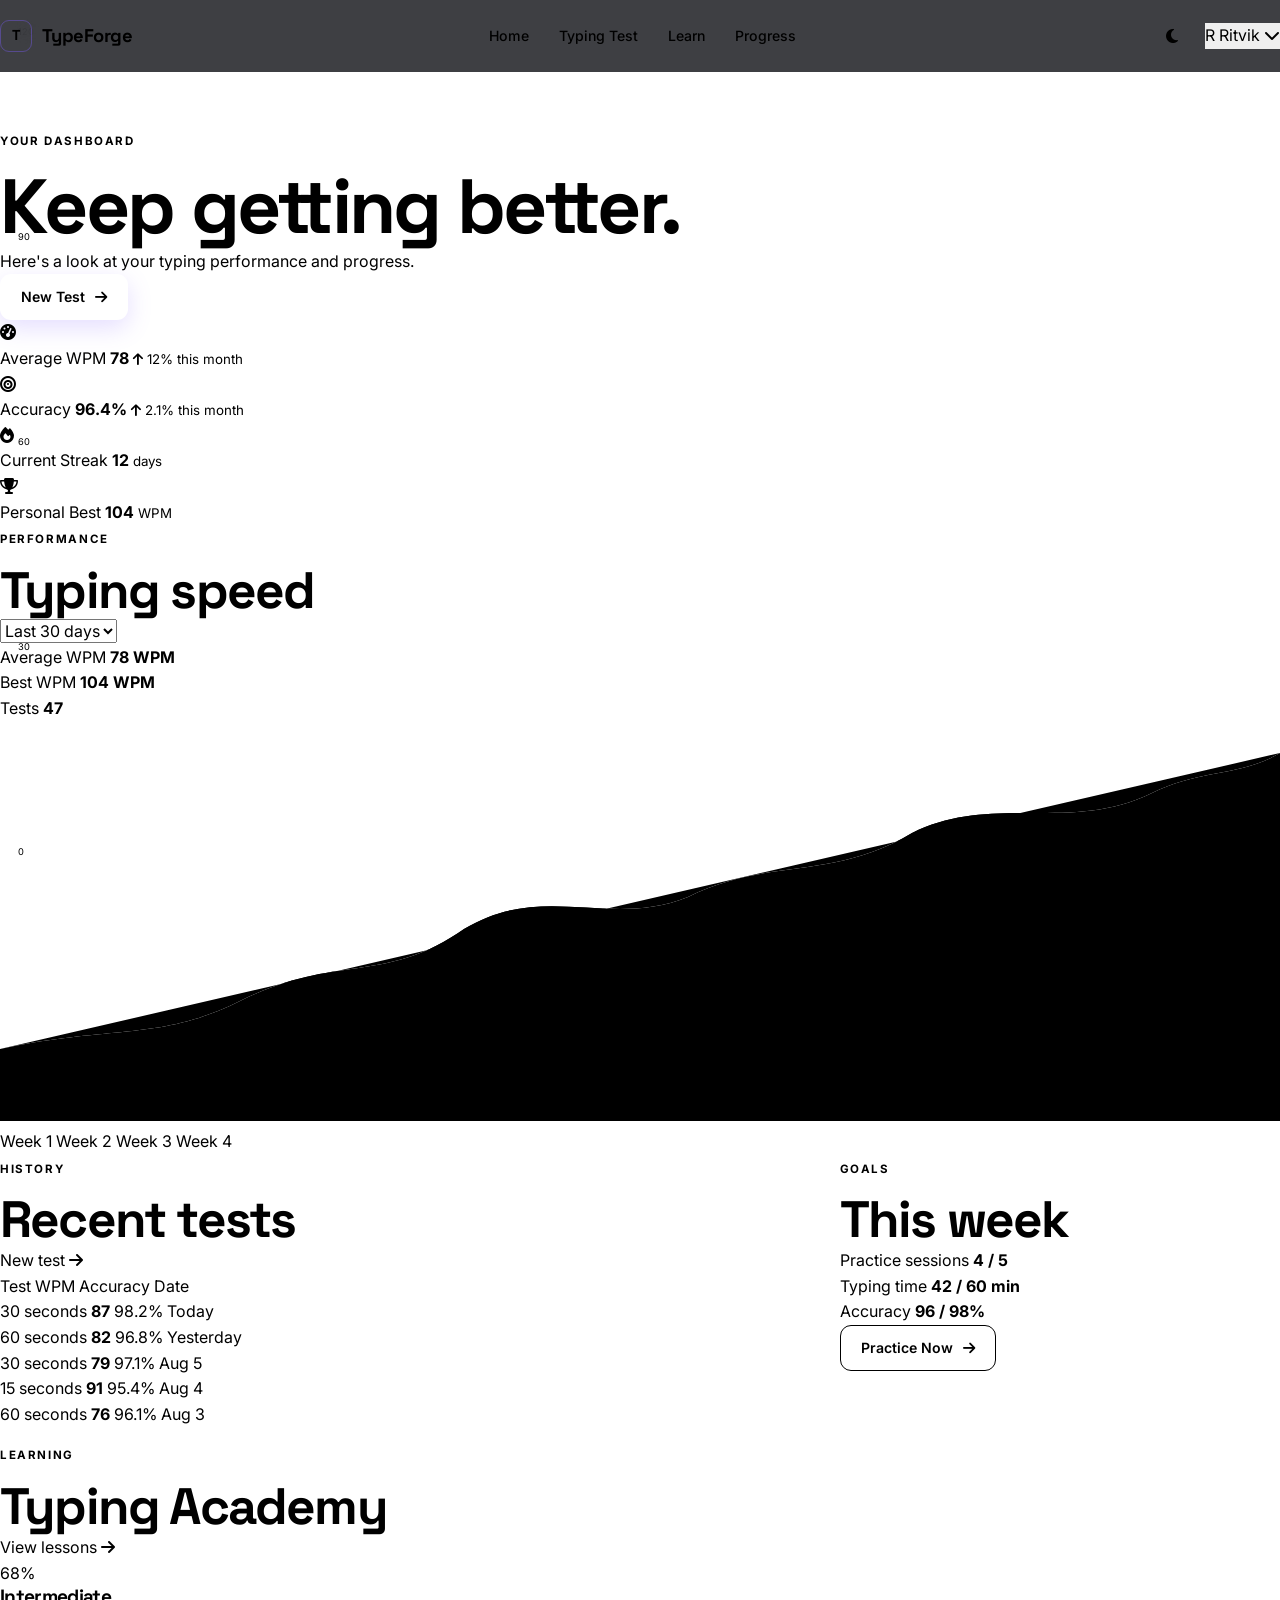
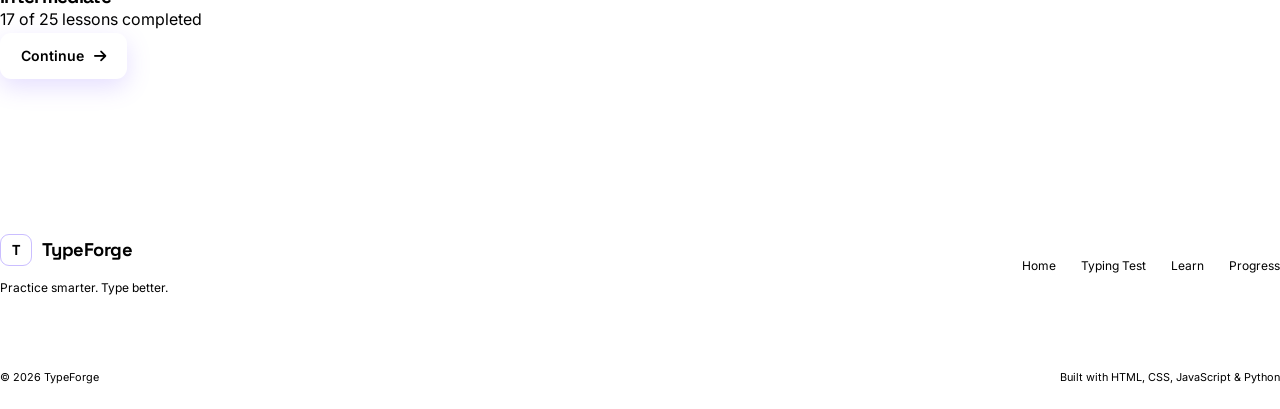
==== dashboard.html @ 3e125690 "Rename FrontEnd/dashboard.html to dashboard.html" ====
<!DOCTYPE html>
<html lang="en">
<head>
    <meta charset="UTF-8">
    <meta name="viewport" content="width=device-width, initial-scale=1.0">
    <meta name="description" content="View your TypeForge typing performance, WPM, accuracy, streaks and learning progress.">
    <meta name="theme-color" content="#080a0f">
    <title>Dashboard — TypeForge</title>
    <link rel="preconnect" href="https://fonts.googleapis.com">
    <link rel="preconnect" href="https://fonts.gstatic.com" crossorigin>
    <link href="https://fonts.googleapis.com/css2?family=Inter:wght@400;500;600;700;800&family=Space+Grotesk:wght@500;600;700&display=swap" rel="stylesheet">
    <link rel="stylesheet" href="https://cdnjs.cloudflare.com/ajax/libs/font-awesome/6.5.2/css/all.min.css">
    <link rel="stylesheet" href="css/style.css">
    <link rel="stylesheet" href="css/dashboard.css">
</head>
<body class="dashboard-page">

    <!-- NAVBAR -->
    <header class="header">
        <nav class="navbar container">
            <a href="index.html" class="logo">
                <span class="logo-mark">T</span>
                <span>Type<span>Forge</span></span>
            </a>
            <div class="nav-links">
                <a href="index.html">Home</a>
                <a href="test.html">Typing Test</a>
                <a href="learn.html">Learn</a>
                <a href="dashboard.html" class="active">Progress</a>
            </div>
            <div class="nav-actions">
                <button class="theme-toggle" id="themeToggle" aria-label="Toggle theme">
                    <i class="fa-solid fa-moon"></i>
                </button>
                <div class="user-menu">
                    <button class="user-button" id="userMenuButton">
                        <span class="user-avatar">R</span>
                        <span class="user-name">Ritvik</span>
                        <i class="fa-solid fa-chevron-down"></i>
                    </button>
                </div>
            </div>
            <button class="menu-toggle" id="menuToggle" aria-label="Open menu">
                <i class="fa-solid fa-bars"></i>
            </button>
        </nav>
    </header>

    <main class="dashboard-main">
        <div class="container">

            <!-- DASHBOARD HEADER -->
            <section class="dashboard-welcome">
                <div>
                    <span class="section-label">Your Dashboard</span>
                    <h1>Keep getting better.</h1>
                    <p>Here's a look at your typing performance and progress.</p>
                </div>
                <a href="test.html" class="btn btn-primary">
                    New Test
                    <i class="fa-solid fa-arrow-right"></i>
                </a>
            </section>

            <!-- OVERVIEW STATS -->
            <section class="overview-grid">
                <div class="overview-card">
                    <div class="overview-icon"><i class="fa-solid fa-gauge-high"></i></div>
                    <span>Average WPM</span>
                    <strong>78</strong>
                    <small class="positive"><i class="fa-solid fa-arrow-up"></i> 12% this month</small>
                </div>

                <div class="overview-card">
                    <div class="overview-icon"><i class="fa-solid fa-bullseye"></i></div>
                    <span>Accuracy</span>
                    <strong>96.4%</strong>
                    <small class="positive"><i class="fa-solid fa-arrow-up"></i> 2.1% this month</small>
                </div>

                <div class="overview-card">
                    <div class="overview-icon"><i class="fa-solid fa-fire"></i></div>
                    <span>Current Streak</span>
                    <strong>12</strong>
                    <small>days</small>
                </div>

                <div class="overview-card">
                    <div class="overview-icon"><i class="fa-solid fa-trophy"></i></div>
                    <span>Personal Best</span>
                    <strong>104</strong>
                    <small>WPM</small>
                </div>
            </section>

            <!-- PERFORMANCE CHART -->
            <section class="dashboard-section performance-section">
                <div class="dashboard-section-header">
                    <div>
                        <span class="section-label">Performance</span>
                        <h2>Typing speed</h2>
                    </div>
                    <select id="chartPeriod" aria-label="Select chart period">
                        <option value="30">Last 30 days</option>
                        <option value="7">Last 7 days</option>
                        <option value="90">Last 90 days</option>
                    </select>
                </div>

                <div class="performance-card">
                    <div class="chart-summary">
                        <div>
                            <span>Average WPM</span>
                            <strong>78 WPM</strong>
                        </div>
                        <div>
                            <span>Best WPM</span>
                            <strong>104 WPM</strong>
                        </div>
                        <div>
                            <span>Tests</span>
                            <strong>47</strong>
                        </div>
                    </div>

                    <div class="dashboard-chart">
                        <div class="chart-y-axis">
                            <span>120</span>
                            <span>90</span>
                            <span>60</span>
                            <span>30</span>
                            <span>0</span>
                        </div>

                        <div class="chart-area">
                            <div class="chart-grid-line"></div>
                            <div class="chart-grid-line"></div>
                            <div class="chart-grid-line"></div>
                            <div class="chart-grid-line"></div>
                            <svg viewBox="0 0 800 250" preserveAspectRatio="none">
                                <defs>
                                    <linearGradient id="performanceGradient" x1="0" y1="0" x2="0" y2="1">
                                        <stop offset="0%" stop-opacity=".25"></stop>
                                        <stop offset="100%" stop-opacity="0"></stop>
                                    </linearGradient>
                                </defs>
                                <path class="chart-fill" d="M0 205 C70 190 100 200 150 175 C210 145 240 165 290 130 C340 100 380 130 430 110 C480 85 520 100 570 70 C620 45 670 70 720 45 C750 30 775 35 800 20 L800 250 L0 250Z"></path>
                                <path class="chart-line-path" d="M0 205 C70 190 100 200 150 175 C210 145 240 165 290 130 C340 100 380 130 430 110 C480 85 520 100 570 70 C620 45 670 70 720 45 C750 30 775 35 800 20"></path>
                            </svg>
                        </div>
                    </div>

                    <div class="chart-labels">
                        <span>Week 1</span>
                        <span>Week 2</span>
                        <span>Week 3</span>
                        <span>Week 4</span>
                    </div>
                </div>
            </section>

            <!-- LOWER DASHBOARD -->
            <div class="dashboard-grid">

                <!-- RECENT TESTS -->
                <section class="dashboard-section recent-section">
                    <div class="dashboard-section-header">
                        <div>
                            <span class="section-label">History</span>
                            <h2>Recent tests</h2>
                        </div>
                        <a href="test.html">New test <i class="fa-solid fa-arrow-right"></i></a>
                    </div>

                    <div class="test-history">
                        <div class="history-row history-head">
                            <span>Test</span>
                            <span>WPM</span>
                            <span>Accuracy</span>
                            <span>Date</span>
                        </div>

                        <div class="history-row">
                            <span>30 seconds</span>
                            <strong>87</strong>
                            <span>98.2%</span>
                            <time>Today</time>
                        </div>

                        <div class="history-row">
                            <span>60 seconds</span>
                            <strong>82</strong>
                            <span>96.8%</span>
                            <time>Yesterday</time>
                        </div>

                        <div class="history-row">
                            <span>30 seconds</span>
                            <strong>79</strong>
                            <span>97.1%</span>
                            <time>Aug 5</time>
                        </div>

                        <div class="history-row">
                            <span>15 seconds</span>
                            <strong>91</strong>
                            <span>95.4%</span>
                            <time>Aug 4</time>
                        </div>

                        <div class="history-row">
                            <span>60 seconds</span>
                            <strong>76</strong>
                            <span>96.1%</span>
                            <time>Aug 3</time>
                        </div>
                    </div>
                </section>

                <!-- GOALS -->
                <section class="dashboard-section goals-section">
                    <div class="dashboard-section-header">
                        <div>
                            <span class="section-label">Goals</span>
                            <h2>This week</h2>
                        </div>
                    </div>

                    <div class="goal">
                        <div class="goal-top">
                            <span>Practice sessions</span>
                            <strong>4 / 5</strong>
                        </div>
                        <div class="progress-bar"><span style="width:80%"></span></div>
                    </div>

                    <div class="goal">
                        <div class="goal-top">
                            <span>Typing time</span>
                            <strong>42 / 60 min</strong>
                        </div>
                        <div class="progress-bar"><span style="width:70%"></span></div>
                    </div>

                    <div class="goal">
                        <div class="goal-top">
                            <span>Accuracy</span>
                            <strong>96 / 98%</strong>
                        </div>
                        <div class="progress-bar"><span style="width:82%"></span></div>
                    </div>

                    <a href="learn.html" class="btn btn-outline goal-button">
                        Practice Now
                        <i class="fa-solid fa-arrow-right"></i>
                    </a>
                </section>
            </div>

            <!-- LEARNING PROGRESS -->
            <section class="dashboard-section learning-progress">
                <div class="dashboard-section-header">
                    <div>
                        <span class="section-label">Learning</span>
                        <h2>Typing Academy</h2>
                    </div>
                    <a href="learn.html">View lessons <i class="fa-solid fa-arrow-right"></i></a>
                </div>

                <div class="academy-progress">
                    <div class="academy-circle">
                        <span>68%</span>
                    </div>

                    <div class="academy-info">
                        <h3>Intermediate</h3>
                        <p>17 of 25 lessons completed</p>
                        <div class="progress-bar"><span style="width:68%"></span></div>
                    </div>

                    <a href="learn.html" class="btn btn-primary">
                        Continue
                        <i class="fa-solid fa-arrow-right"></i>
                    </a>
                </div>
            </section>

        </div>
    </main>

    <!-- USER MENU -->
    <div class="user-dropdown" id="userDropdown" hidden>
        <a href="#"><i class="fa-solid fa-user"></i> Profile</a>
        <a href="#"><i class="fa-solid fa-gear"></i> Settings</a>
        <a href="index.html"><i class="fa-solid fa-right-from-bracket"></i> Log out</a>
    </div>

    <!-- FOOTER -->
    <footer class="footer">
        <div class="container footer-container">
            <div class="footer-brand">
                <a href="index.html" class="logo">
                    <span class="logo-mark">T</span>
                    <span>Type<span>Forge</span></span>
                </a>
                <p>Practice smarter. Type better.</p>
            </div>
            <div class="footer-links">
                <a href="index.html">Home</a>
                <a href="test.html">Typing Test</a>
                <a href="learn.html">Learn</a>
                <a href="dashboard.html">Progress</a>
            </div>
            <div class="footer-bottom">
                <span>© 2026 TypeForge</span>
                <span>Built with HTML, CSS, JavaScript & Python</span>
            </div>
        </div>
    </footer>

    <script src="js/main.js"></script>
    <script src="js/dashboard.js"></script>
</body>
</html>
---- css/style.css ----
```css
/* ========================================
   TYPEFORGE — GLOBAL STYLES
   ======================================== */

:root {
    --bg: #080a0f;
    --bg-soft: #0d1017;
    --surface: #11141c;
    --surface-light: #171b25;
    --border: rgba(255,255,255,.08);
    --border-hover: rgba(255,255,255,.16);
    --text: #f4f6f8;
    --text-soft: #a6adb8;
    --text-muted: #68717f;
    --accent: #7c5cff;
    --accent-light: #9b84ff;
    --accent-soft: rgba(124,92,255,.12);
    --success: #45d483;
    --danger: #ff5c70;
    --warning: #f6c85f;
    --white: #ffffff;
    --radius-sm: 8px;
    --radius-md: 14px;
    --radius-lg: 20px;
    --radius-xl: 28px;
    --shadow: 0 20px 60px rgba(0,0,0,.25);
    --transition: .25s ease;
    --max-width: 1200px;
}

[data-theme="light"] {
    --bg: #f6f7fb;
    --bg-soft: #ffffff;
    --surface: #ffffff;
    --surface-light: #f0f1f6;
    --border: rgba(15,18,25,.08);
    --border-hover: rgba(15,18,25,.16);
    --text: #10131a;
    --text-soft: #5d6572;
    --text-muted: #858c98;
    --accent: #6847e8;
    --accent-light: #7c5cff;
    --accent-soft: rgba(104,71,232,.1);
    --shadow: 0 20px 50px rgba(20,25,40,.08);
}

* {
    margin: 0;
    padding: 0;
    box-sizing: border-box;
}

html {
    scroll-behavior: smooth;
    scroll-padding-top: 80px;
}

body {
    min-height: 100vh;
    background: var(--bg);
    color: var(--text);
    font-family: "Inter", sans-serif;
    line-height: 1.6;
    overflow-x: hidden;
    transition: background var(--transition), color var(--transition);
}

body::selection {
    background: var(--accent);
    color: var(--white);
}

a {
    color: inherit;
    text-decoration: none;
}

button,
input,
select,
textarea {
    font: inherit;
}

button {
    border: 0;
    cursor: pointer;
}

img {
    display: block;
    max-width: 100%;
}

.container {
    width: min(100% - 40px, var(--max-width));
    margin-inline: auto;
}

/* ========================================
   TYPOGRAPHY
   ======================================== */

h1,
h2,
h3,
h4 {
    font-family: "Space Grotesk", sans-serif;
    line-height: 1.1;
    letter-spacing: -.035em;
}

h1 {
    font-size: clamp(3rem, 6vw, 5.5rem);
}

h2 {
    font-size: clamp(2rem, 4vw, 3.2rem);
}

h3 {
    font-size: 1.2rem;
}

p {
    color: var(--text-soft);
}

.section-label {
    display: inline-flex;
    align-items: center;
    gap: 8px;
    margin-bottom: 14px;
    color: var(--accent-light);
    font-size: .72rem;
    font-weight: 700;
    letter-spacing: .14em;
    text-transform: uppercase;
}

.section-heading {
    max-width: 680px;
    margin-bottom: 48px;
}

.section-heading h2 {
    margin-bottom: 14px;
}

.section-heading p {
    max-width: 560px;
    font-size: 1rem;
}

/* ========================================
   HEADER / NAVBAR
   ======================================== */

.header {
    position: sticky;
    top: 0;
    z-index: 1000;
    border-bottom: 1px solid var(--border);
    background: rgba(8,10,15,.78);
    backdrop-filter: blur(18px);
    -webkit-backdrop-filter: blur(18px);
}

[data-theme="light"] .header {
    background: rgba(246,247,251,.82);
}

.navbar {
    min-height: 72px;
    display: flex;
    align-items: center;
    justify-content: space-between;
    gap: 30px;
}

.logo {
    display: inline-flex;
    align-items: center;
    gap: 10px;
    flex-shrink: 0;
    font-family: "Space Grotesk", sans-serif;
    font-size: 1.15rem;
    font-weight: 700;
    letter-spacing: -.03em;
}

.logo > span:last-child > span {
    color: var(--accent-light);
}

.logo-mark {
    width: 32px;
    height: 32px;
    display: grid;
    place-items: center;
    border: 1px solid rgba(124,92,255,.4);
    border-radius: 9px;
    background: var(--accent-soft);
    color: var(--accent-light);
    font-family: "Space Grotesk", sans-serif;
    font-size: .9rem;
    font-weight: 700;
}

.nav-links {
    display: flex;
    align-items: center;
    gap: 30px;
}

.nav-links a {
    position: relative;
    color: var(--text-soft);
    font-size: .88rem;
    font-weight: 500;
    transition: color var(--transition);
}

.nav-links a::after {
    content: "";
    position: absolute;
    left: 0;
    bottom: -8px;
    width: 0;
    height: 2px;
    border-radius: 10px;
    background: var(--accent);
    transition: width var(--transition);
}

.nav-links a:hover,
.nav-links a.active {
    color: var(--text);
}

.nav-links a:hover::after,
.nav-links a.active::after {
    width: 100%;
}

.nav-actions {
    display: flex;
    align-items: center;
    gap: 14px;
}

.theme-toggle {
    width: 38px;
    height: 38px;
    display: grid;
    place-items: center;
    border: 1px solid var(--border);
    border-radius: 50%;
    background: var(--surface);
    color: var(--text-soft);
    transition: all var(--transition);
}

.theme-toggle:hover {
    border-color: var(--border-hover);
    color: var(--text);
    transform: rotate(10deg);
}

.login-link {
    color: var(--text-soft);
    font-size: .88rem;
    font-weight: 500;
}

.login-link:hover {
    color: var(--text);
}

.menu-toggle {
    display: none;
    width: 40px;
    height: 40px;
    border: 1px solid var(--border);
    border-radius: 10px;
    background: var(--surface);
    color: var(--text);
}

/* ========================================
   BUTTONS
   ======================================== */

.btn {
    min-height: 46px;
    display: inline-flex;
    align-items: center;
    justify-content: center;
    gap: 10px;
    padding: 0 20px;
    border: 1px solid transparent;
    border-radius: 11px;
    font-size: .88rem;
    font-weight: 600;
    transition: all var(--transition);
}

.btn-primary {
    background: var(--accent);
    color: var(--white);
    box-shadow: 0 8px 25px rgba(124,92,255,.2);
}

.btn-primary:hover {
    background: var(--accent-light);
    transform: translateY(-2px);
    box-shadow: 0 12px 30px rgba(124,92,255,.3);
}

.btn-outline {
    border-color: var(--border-hover);
    background: transparent;
    color: var(--text);
}

.btn-outline:hover {
    border-color: var(--accent);
    background: var(--accent-soft);
    transform: translateY(-2px);
}

.btn-small {
    min-height: 38px;
    padding: 0 15px;
    border-radius: 9px;
    background: var(--accent);
    color: var(--white);
    font-size: .8rem;
}

.btn-small:hover {
    background: var(--accent-light);
    transform: translateY(-1px);
}

/* ========================================
   HERO
   ======================================== */

.hero {
    position: relative;
    min-height: calc(100vh - 72px);
    display: flex;
    align-items: center;
    overflow: hidden;
}

.hero-bg {
    position: absolute;
    inset: 0;
    pointer-events: none;
    background:
        radial-gradient(circle at 75% 40%, rgba(124,92,255,.16), transparent 28%),
        radial-gradient(circle at 15% 80%, rgba(69,212,131,.05), transparent 25%);
}

.hero-container {
    position: relative;
    z-index: 1;
    display: grid;
    grid-template-columns: 1fr 1fr;
    align-items: center;
    gap: 80px;
    padding-block: 90px;
}

.hero-content {
    max-width: 620px;
}

.badge {
    display: inline-flex;
    align-items: center;
    gap: 8px;
    margin-bottom: 24px;
    padding: 7px 12px;
    border: 1px solid var(--border);
    border-radius: 50px;
    background: var(--surface);
    color: var(--text-soft);
    font-size: .72rem;
    font-weight: 600;
}

.badge > span {
    width: 6px;
    height: 6px;
    border-radius: 50%;
    background: var(--success);
    box-shadow: 0 0 12px rgba(69,212,131,.7);
}

.hero h1 {
    margin-bottom: 25px;
}

.hero h1 span {
    color: var(--accent-light);
}

.hero-content > p {
    max-width: 560px;
    margin-bottom: 32px;
    font-size: 1.05rem;
    line-height: 1.8;
}

.hero-buttons {
    display: flex;
    flex-wrap: wrap;
    gap: 12px;
}

.hero-note {
    display: flex;
    align-items: center;
    gap: 8px;
    margin-top: 20px;
    color: var(--text-muted);
    font-size: .76rem;
}

/* ========================================
   TYPING PREVIEW
   ======================================== */

.typing-preview {
    position: relative;
    padding: 22px;
    border: 1px solid var(--border);
    border-radius: var(--radius-xl);
    background: linear-gradient(145deg, var(--surface-light), var(--surface));
    box-shadow: var(--shadow);
    transform: perspective(1000px) rotateY(-4deg) rotateX(2deg);
    transition: transform .5s ease;
}

.typing-preview:hover {
    transform: perspective(1000px) rotateY(0) rotateX(0);
}

.preview-header {
    display: flex;
    align-items: center;
    justify-content: space-between;
    padding-bottom: 18px;
    border-bottom: 1px solid var(--border);
    color: var(--text-muted);
    font-size: .75rem;
}

.window-dots {
    display: flex;
    gap: 5px;
}

.window-dots span {
    width: 7px;
    height: 7px;
    border-radius: 50%;
    background: var(--text-muted);
}

.preview-stats {
    display: grid;
    grid-template-columns: repeat(3, 1fr);
    gap: 12px;
    margin: 20px 0;
}

.preview-stats div {
    padding: 14px;
    border: 1px solid var(--border);
    border-radius: 12px;
    background: rgba(255,255,255,.02);
}

.preview-stats small {
    display: block;
    margin-bottom: 3px;
    color: var(--text-muted);
    font-size: .65rem;
    text-transform: uppercase;
    letter-spacing: .08em;
}

.preview-stats strong {
    font-family: "Space Grotesk", sans-serif;
    font-size: 1.3rem;
}

.preview-text {
    min-height: 130px;
    padding: 20px;
    border: 1px solid var(--border);
    border-radius: 13px;
    background: var(--bg);
    color: var(--text-muted);
    font-family: "Space Grotesk", sans-serif;
    font-size: 1rem;
    line-height: 2;
}

.preview-text .correct {
    color: var(--text-soft);
}

.preview-text .current {
    padding: 2px 3px;
    border-radius: 3px;
    background: var(--accent);
    color: var(--white);
}

.preview-progress {
    height: 3px;
    margin-top: 15px;
    overflow: hidden;
    border-radius: 5px;
    background: var(--surface-light);
}

.preview-progress span {
    display: block;
    width: 65%;
    height: 100%;
    border-radius: inherit;
    background: var(--accent);
}

.preview-keyboard {
    margin-top: 20px;
}

.preview-keyboard div {
    display: flex;
    justify-content: center;
    gap: 5px;
    margin-top: 5px;
}

.preview-keyboard span {
    width: 31px;
    height: 29px;
    display: grid;
    place-items: center;
    border: 1px solid var(--border);
    border-radius: 5px;
    background: var(--bg-soft);
    color: var(--text-muted);
    font-size: .55rem;
}

/* ========================================
   SECTIONS
   ======================================== */

.section {
    padding-block: 110px;
}

.features {
    background: var(--bg-soft);
    border-block: 1px solid var(--border);
}

/* ========================================
   TEST CARDS
   ======================================== */

.test-grid {
    display: grid;
    grid-template-columns: repeat(4, 1fr);
    gap: 14px;
}

.test-card {
    position: relative;
    min-height: 145px;
    display: flex;
    flex-direction: column;
    justify-content: space-between;
    padding: 22px;
    overflow: hidden;
    border: 1px solid var(--border);
    border-radius: var(--radius-md);
    background: var(--surface);
    transition: all var(--transition);
}

.test-card:hover,
.test-card.active {
    border-color: rgba(124,92,255,.45);
    background: linear-gradient(145deg, var(--surface-light), var(--surface));
    transform: translateY(-4px);
}

.test-card > strong {
    color: var(--accent-light);
    font-family: "Space Grotesk", sans-serif;
    font-size: 1.5rem;
}

.test-card h3 {
    margin-bottom: 2px;
}

.test-card p {
    font-size: .75rem;
}

.test-card > i {
    position: absolute;
    top: 22px;
    right: 22px;
    color: var(--text-muted);
    transition: all var(--transition);
}

.test-card:hover > i {
    color: var(--accent-light);
    transform: translateX(4px);
}

/* ========================================
   FEATURE CARDS
   ======================================== */

.features-grid {
    display: grid;
    grid-template-columns: repeat(3, 1fr);
    gap: 14px;
}

.feature-card {
    padding: 28px;
    border: 1px solid var(--border);
    border-radius: var(--radius-md);
    background: var(--surface);
    transition: all var(--transition);
}

.feature-card:hover {
    border-color: var(--border-hover);
    transform: translateY(-4px);
}

.feature-icon {
    width: 44px;
    height: 44px;
    display: grid;
    place-items: center;
    margin-bottom: 22px;
    border-radius: 11px;
    background: var(--accent-soft);
    color: var(--accent-light);
}

.feature-card h3 {
    margin-bottom: 9px;
}

.feature-card p {
    font-size: .82rem;
    line-height: 1.7;
}

/* ========================================
   LEARNING SECTION
   ======================================== */

.learning-container {
    display: grid;
    grid-template-columns: 1.05fr .95fr;
    align-items: center;
    gap: 100px;
}

.learning-content h2 {
    margin-bottom: 18px;
}

.learning-content h2 span {
    color: var(--accent-light);
}

.learning-content > p {
    max-width: 550px;
    margin-bottom: 35px;
}

.learning-list {
    margin-bottom: 35px;
}

.learning-list > div {
    display: flex;
    gap: 16px;
    padding: 17px 0;
    border-bottom: 1px solid var(--border);
}

.learning-list > div:first-child {
    border-top: 1px solid var(--border);
}

.learning-list span {
    color: var(--accent-light);
    font-family: "Space Grotesk", sans-serif;
    font-size: .75rem;
    font-weight: 700;
}

.learning-list p {
    font-size: .82rem;
}

.learning-list strong {
    color: var(--text);
    margin-right: 5px;
}

.learning-card {
    padding: 30px;
    border: 1px solid var(--border);
    border-radius: var(--radius-xl);
    background: var(--surface);
    box-shadow: var(--shadow);
}

.learning-card-header {
    display: flex;
    justify-content: space-between;
    color: var(--text-muted);
    font-size: .75rem;
}

.progress-circle {
    width: 190px;
    height: 190px;
    display: grid;
    place-items: center;
    margin: 35px auto;
    border-radius: 50%;
    background: conic-gradient(var(--accent) 68%, var(--surface-light) 0);
}

.progress-circle::before {
    content: "";
    position: absolute;
}

.progress-circle > div {
    width: 148px;
    height: 148px;
    display: grid;
    place-items: center;
    align-content: center;
    border-radius: 50%;
    background: var(--surface);
}

.progress-circle strong {
    font-family: "Space Grotesk", sans-serif;
    font-size: 2rem;
}

.progress-circle span {
    color: var(--text-muted);
    font-size: .7rem;
}

.learning-info {
    display: grid;
    grid-template-columns: 1fr 1fr;
    gap: 12px;
}

.learning-info div {
    padding: 15px;
    border: 1px solid var(--border);
    border-radius: 11px;
}

.learning-info span,
.learning-info strong {
    display: block;
}

.learning-info span {
    color: var(--text-muted);
    font-size: .65rem;
}

.learning-info strong {
    margin-top: 3px;
    font-size: .85rem;
}

/* ========================================
   PROGRESS
   ======================================== */

.progress-section {
    background: var(--bg-soft);
    border-block: 1px solid var(--border);
}

.progress-dashboard {
    padding: 28px;
    border: 1px solid var(--border);
    border-radius: var(--radius-xl);
    background: var(--surface);
}

.dashboard-header {
    display: flex;
    align-items: center;
    justify-content: space-between;
}

.dashboard-header span,
.dashboard-header strong {
    display: block;
}

.dashboard-header span {
    color: var(--text-muted);
    font-size: .7rem;
}

.dashboard-header strong {
    margin: 4px 0;
    font-family: "Space Grotesk", sans-serif;
    font-size: 1.8rem;
}

.dashboard-header small {
    color: var(--success);
    font-size: .7rem;
}

.dashboard-header select {
    padding: 9px 12px;
    border: 1px solid var(--border);
    border-radius: 9px;
    outline: none;
    background: var(--surface-light);
    color: var(--text-soft);
}

.chart {
    position: relative;
    height: 250px;
    margin-top: 30px;
    overflow: hidden;
    border-bottom: 1px solid var(--border);
}

.chart-line {
    position: absolute;
    left: 0;
    width: 100%;
    border-top: 1px dashed var(--border);
}

.line-1 { top: 20%; }
.line-2 { top: 40%; }
.line-3 { top: 60%; }
.line-4 { top: 80%; }

.chart-path {
    position: absolute;
    left: 0;
    right: 0;
    bottom: 0;
    height: 75%;
    background: linear-gradient(180deg, var(--accent-soft), transparent);
    clip-path: polygon(0 75%, 12% 65%, 25% 70%, 38% 48%, 50% 58%, 62% 32%, 75% 42%, 87% 18%, 100% 5%, 100% 100%, 0 100%);
}

/* ========================================
   FAQ
   ======================================== */

.faq-container {
    max-width: 850px;
}

.faq-list {
    border-top: 1px solid var(--border);
}

.faq-list details {
    border-bottom: 1px solid var(--border);
}

.faq-list summary {
    display: flex;
    align-items: center;
    justify-content: space-between;
    padding: 22px 0;
    cursor: pointer;
    list-style: none;
    font-size: .9rem;
    font-weight: 600;
}

.faq-list summary::-webkit-details-marker {
    display: none;
}

.faq-list summary i {
    color: var(--text-muted);
    transition: transform var(--transition);
}

.faq-list details[open] summary i {
    transform: rotate(45deg);
    color: var(--accent-light);
}

.faq-list details p {
    max-width: 700px;
    padding: 0 0 22px;
    font-size: .82rem;
}

/* ========================================
   CTA
   ======================================== */

.cta {
    padding: 100px 0;
}

.cta-content {
    position: relative;
    overflow: hidden;
    padding: 70px 30px;
    border: 1px solid rgba(124,92,255,.2);
    border-radius: var(--radius-xl);
    background:
        radial-gradient(circle at 50% 0, rgba(124,92,255,.2), transparent 50%),
        var(--surface);
    text-align: center;
}

.cta-content h2 {
    margin-bottom: 12px;
}

.cta-content p {
    margin-bottom: 28px;
}

/* ========================================
   FOOTER
   ======================================== */

.footer {
    border-top: 1px solid var(--border);
    background: var(--bg-soft);
}

.footer-container {
    display: grid;
    grid-template-columns: 1fr auto;
    gap: 50px;
    padding-top: 55px;
}

.footer-brand p {
    margin-top: 12px;
    font-size: .75rem;
}

.footer-links {
    display: flex;
    align-items: center;
    gap: 25px;
}

.footer-links a {
    color: var(--text-muted);
    font-size: .75rem;
}

.footer-links a:hover {
    color: var(--text);
}

.footer-bottom {
    grid-column: 1 / -1;
    display: flex;
    justify-content: space-between;
    padding: 22px 0;
    border-top: 1px solid var(--border);
    color: var(--text-muted);
    font-size: .68rem;
}

/* ========================================
   RESPONSIVE
   ======================================== */

@media (max-width: 1000px) {
    .nav-links {
        gap: 18px;
    }

    .hero-container,
    .learning-container {
        grid-template-columns: 1fr;
        gap: 55px;
    }

    .hero {
        min-height: auto;
    }

    .typing-preview {
        max-width: 700px;
    }

    .test-grid {
        grid-template-columns: repeat(2, 1fr);
    }

    .features-grid {
        grid-template-columns: repeat(2, 1fr);
    }

    .learning-container {
        gap: 50px;
    }
}

@media (max-width: 760px) {
    .container {
        width: min(100% - 28px, var(--max-width));
    }

    .navbar {
        min-height: 64px;
    }

    .nav-links,
    .login-link,
    .nav-actions > .btn-small {
        display: none;
    }

    .nav-actions {
        margin-left: auto;
    }

    .menu-toggle {
        display: grid;
        place-items: center;
    }

    .hero-container {
        padding-block: 65px;
    }

    .hero h1 {
        font-size: clamp(2.8rem, 14vw, 4.5rem);
    }

    .section {
        padding-block: 75px;
    }

    .section-heading {
        margin-bottom: 35px;
    }

    .test-grid,
    .features-grid {
        grid-template-columns: 1fr;
    }

    .typing-preview {
        padding: 15px;
        border-radius: 18px;
        transform: none;
    }

    .preview-keyboard {
        display: none;
    }

    .footer-container {
        grid-template-columns: 1fr;
        gap: 25px;
    }

    .footer-links {
        flex-wrap: wrap;
    }

    .footer-bottom {
        flex-direction: column;
        gap: 6px;
    }
}

@media (max-width: 480px) {
    .hero-buttons {
        flex-direction: column;
    }

    .hero-buttons .btn {
        width: 100%;
    }

    .preview-stats {
        gap: 6px;
    }

    .preview-stats div {
        padding: 10px;
    }

    .preview-text {
        padding: 15px;
        font-size: .85rem;
    }

    .dashboard-header {
        align-items: flex-start;
        gap: 20px;
        flex-direction: column;
    }
}
---- css/dashboard.css ----
/* ========================================
   TYPEFORGE — DASHBOARD
   ======================================== */

.dashboard-main {
    padding: 55px 0 100px;
}

/* ========================================
   DASHBOARD HEADER
   ======================================== */

.dashboard-top {
    display: flex;
    align-items: flex-end;
    justify-content: space-between;
    gap: 30px;
    margin-bottom: 40px;
}

.dashboard-top h1 {
    margin-bottom: 8px;
    font-size: clamp(2.3rem, 4vw, 3.5rem);
}

.dashboard-top p {
    font-size: .85rem;
}

.dashboard-date {
    color: var(--text-muted);
    font-size: .7rem;
}

/* ========================================
   SUMMARY STATS
   ======================================== */

.summary-grid {
    display: grid;
    grid-template-columns: repeat(4, 1fr);
    gap: 12px;
    margin-bottom: 35px;
}

.summary-card {
    position: relative;
    padding: 22px;
    overflow: hidden;
    border: 1px solid var(--border);
    border-radius: var(--radius-md);
    background: var(--surface);
    transition: all var(--transition);
}

.summary-card:hover {
    border-color: var(--border-hover);
    transform: translateY(-3px);
}

.summary-card::after {
    content: "";
    position: absolute;
    right: -35px;
    bottom: -35px;
    width: 100px;
    height: 100px;
    border-radius: 50%;
    background: var(--accent-soft);
    filter: blur(25px);
    pointer-events: none;
}

.summary-icon {
    width: 38px;
    height: 38px;
    display: grid;
    place-items: center;
    margin-bottom: 20px;
    border-radius: 9px;
    background: var(--accent-soft);
    color: var(--accent-light);
}

.summary-card > span {
    display: block;
    margin-bottom: 4px;
    color: var(--text-muted);
    font-size: .65rem;
    font-weight: 600;
    text-transform: uppercase;
    letter-spacing: .07em;
}

.summary-card strong {
    display: block;
    font-family: "Space Grotesk", sans-serif;
    font-size: 1.8rem;
}

.summary-change {
    display: inline-flex;
    align-items: center;
    gap: 4px;
    margin-top: 7px;
    color: var(--success);
    font-size: .65rem;
}

.summary-change.down {
    color: var(--danger);
}

/* ========================================
   MAIN DASHBOARD GRID
   ======================================== */

.dashboard-grid {
    display: grid;
    grid-template-columns: 1.5fr .8fr;
    gap: 14px;
    margin-bottom: 14px;
}

.dashboard-card {
    border: 1px solid var(--border);
    border-radius: var(--radius-lg);
    background: var(--surface);
    overflow: hidden;
}

.dashboard-card-header {
    display: flex;
    align-items: center;
    justify-content: space-between;
    gap: 20px;
    padding: 22px 24px;
    border-bottom: 1px solid var(--border);
}

.dashboard-card-header h2 {
    font-size: 1.05rem;
    letter-spacing: -.02em;
}

.dashboard-card-header p {
    margin-top: 3px;
    font-size: .68rem;
}

.dashboard-card-header select {
    padding: 8px 10px;
    border: 1px solid var(--border);
    border-radius: 8px;
    outline: none;
    background: var(--surface-light);
    color: var(--text-soft);
    font-size: .7rem;
}

/* ========================================
   SPEED CHART
   ======================================== */

.speed-chart {
    position: relative;
    height: 330px;
    padding: 25px 25px 40px 55px;
}

.chart-grid {
    position: absolute;
    inset: 25px 25px 40px 55px;
    display: flex;
    flex-direction: column;
    justify-content: space-between;
}

.chart-grid span {
    display: block;
    width: 100%;
    border-top: 1px dashed var(--border);
}

.chart-y-axis {
    position: absolute;
    top: 25px;
    bottom: 40px;
    left: 18px;
    display: flex;
    flex-direction: column;
    justify-content: space-between;
    color: var(--text-muted);
    font-size: .58rem;
}

.chart-x-axis {
    position: absolute;
    left: 55px;
    right: 25px;
    bottom: 17px;
    display: flex;
    justify-content: space-between;
    color: var(--text-muted);
    font-size: .58rem;
}

.chart-svg {
    position: absolute;
    inset: 25px 25px 40px 55px;
    width: calc(100% - 80px);
    height: calc(100% - 65px);
    overflow: visible;
}

.chart-svg polyline {
    fill: none;
    stroke: var(--accent-light);
    stroke-width: 3;
    stroke-linecap: round;
    stroke-linejoin: round;
}

.chart-svg circle {
    fill: var(--surface);
    stroke: var(--accent-light);
    stroke-width: 2;
}

/* ========================================
   ACCURACY CARD
   ======================================== */

.accuracy-content {
    padding: 30px 25px;
}

.accuracy-circle {
    width: 175px;
    height: 175px;
    display: grid;
    place-items: center;
    margin: 5px auto 30px;
    border-radius: 50%;
    background: conic-gradient(
        var(--success) 0 94%,
        var(--surface-light) 94% 100%
    );
}

.accuracy-circle-inner {
    width: 135px;
    height: 135px;
    display: grid;
    place-items: center;
    align-content: center;
    border-radius: 50%;
    background: var(--surface);
}

.accuracy-circle strong {
    font-family: "Space Grotesk", sans-serif;
    font-size: 2.2rem;
}

.accuracy-circle span {
    color: var(--text-muted);
    font-size: .65rem;
}

.accuracy-details {
    display: grid;
    gap: 10px;
}

.accuracy-row {
    display: flex;
    align-items: center;
    justify-content: space-between;
    padding: 11px 0;
    border-bottom: 1px solid var(--border);
}

.accuracy-row:last-child {
    border-bottom: 0;
}

.accuracy-row span {
    color: var(--text-muted);
    font-size: .7rem;
}

.accuracy-row strong {
    font-size: .75rem;
}

/* ========================================
   LOWER DASHBOARD
   ======================================== */

.dashboard-lower {
    display: grid;
    grid-template-columns: 1fr 1fr;
    gap: 14px;
    margin-bottom: 14px;
}

/* ========================================
   RECENT TESTS
   ======================================== */

.recent-tests {
    padding: 0 24px;
}

.test-history-row {
    display: grid;
    grid-template-columns: 1fr 100px 90px;
    align-items: center;
    gap: 15px;
    padding: 17px 0;
    border-bottom: 1px solid var(--border);
}

.test-history-row:last-child {
    border-bottom: 0;
}

.test-history-info {
    display: flex;
    align-items: center;
    gap: 12px;
}

.test-history-icon {
    width: 35px;
    height: 35px;
    display: grid;
    place-items: center;
    border-radius: 8px;
    background: var(--accent-soft);
    color: var(--accent-light);
}

.test-history-info strong {
    display: block;
    font-size: .75rem;
}

.test-history-info span {
    display: block;
    color: var(--text-muted);
    font-size: .6rem;
}

.test-history-speed {
    font-family: "Space Grotesk", sans-serif;
    font-size: .9rem;
    font-weight: 700;
}

.test-history-speed small {
    color: var(--text-muted);
    font-family: "Inter", sans-serif;
    font-size: .58rem;
    font-weight: 400;
}

.test-history-accuracy {
    color: var(--success);
    font-size: .7rem;
    text-align: right;
}

/* ========================================
   PERSONAL RECORD
   ======================================== */

.records-list {
    padding: 5px 24px;
}

.record-row {
    display: flex;
    align-items: center;
    gap: 15px;
    padding: 16px 0;
    border-bottom: 1px solid var(--border);
}

.record-row:last-child {
    border-bottom: 0;
}

.record-icon {
    width: 38px;
    height: 38px;
    display: grid;
    place-items: center;
    border-radius: 9px;
    background: var(--accent-soft);
    color: var(--accent-light);
}

.record-info {
    flex: 1;
}

.record-info strong,
.record-info span {
    display: block;
}

.record-info strong {
    font-size: .75rem;
}

.record-info span {
    color: var(--text-muted);
    font-size: .6rem;
}

.record-value {
    color: var(--accent-light);
    font-family: "Space Grotesk", sans-serif;
    font-size: 1rem;
    font-weight: 700;
}

.record-value small {
    color: var(--text-muted);
    font-family: "Inter", sans-serif;
    font-size: .58rem;
    font-weight: 400;
}

/* ========================================
   WEEKLY GOAL
   ======================================== */

.goal-card {
    display: grid;
    grid-template-columns: 1fr 220px;
    align-items: center;
    gap: 30px;
    padding: 28px;
    border: 1px solid rgba(124,92,255,.2);
    border-radius: var(--radius-lg);
    background:
        radial-gradient(circle at 90% 50%, rgba(124,92,255,.12), transparent 35%),
        var(--surface);
}

.goal-card h2 {
    margin-bottom: 8px;
    font-size: 1.3rem;
}

.goal-card p {
    margin-bottom: 20px;
    font-size: .75rem;
}

.goal-progress-bar {
    height: 7px;
    overflow: hidden;
    border-radius: 20px;
    background: var(--surface-light);
}

.goal-progress-bar span {
    display: block;
    width: 74%;
    height: 100%;
    border-radius: inherit;
    background: var(--accent);
}

.goal-meta {
    display: flex;
    justify-content: space-between;
    margin-top: 8px;
    color: var(--text-muted);
    font-size: .62rem;
}

.goal-meta strong {
    color: var(--text-soft);
}

.goal-ring {
    width: 145px;
    height: 145px;
    display: grid;
    place-items: center;
    margin-inline: auto;
    border-radius: 50%;
    background: conic-gradient(
        var(--accent) 0 74%,
        var(--surface-light) 74% 100%
    );
}

.goal-ring-inner {
    width: 112px;
    height: 112px;
    display: grid;
    place-items: center;
    align-content: center;
    border-radius: 50%;
    background: var(--surface);
}

.goal-ring strong {
    font-family: "Space Grotesk", sans-serif;
    font-size: 1.6rem;
}

.goal-ring span {
    color: var(--text-muted);
    font-size: .6rem;
}

/* ========================================
   RESPONSIVE
   ======================================== */

@media (max-width: 1000px) {
    .summary-grid {
        grid-template-columns: repeat(2, 1fr);
    }

    .dashboard-grid {
        grid-template-columns: 1fr;
    }

    .dashboard-lower {
        grid-template-columns: 1fr;
    }
}

@media (max-width: 700px) {
    .dashboard-main {
        padding-top: 35px;
    }

    .dashboard-top {
        align-items: flex-start;
        flex-direction: column;
        gap: 10px;
    }

    .summary-grid {
        grid-template-columns: 1fr 1fr;
    }

    .dashboard-card-header {
        padding: 18px;
    }

    .speed-chart {
        height: 260px;
    }

    .goal-card {
        grid-template-columns: 1fr;
    }

    .goal-ring {
        width: 125px;
        height: 125px;
    }

    .goal-ring-inner {
        width: 96px;
        height: 96px;
    }
}

@media (max-width: 480px) {
    .summary-grid {
        grid-template-columns: 1fr;
    }

    .summary-card {
        padding: 18px;
    }

    .test-history-row {
        grid-template-columns: 1fr 70px;
    }

    .test-history-accuracy {
        display: none;
    }

    .recent-tests,
    .records-list {
        padding-inline: 18px;
    }
}
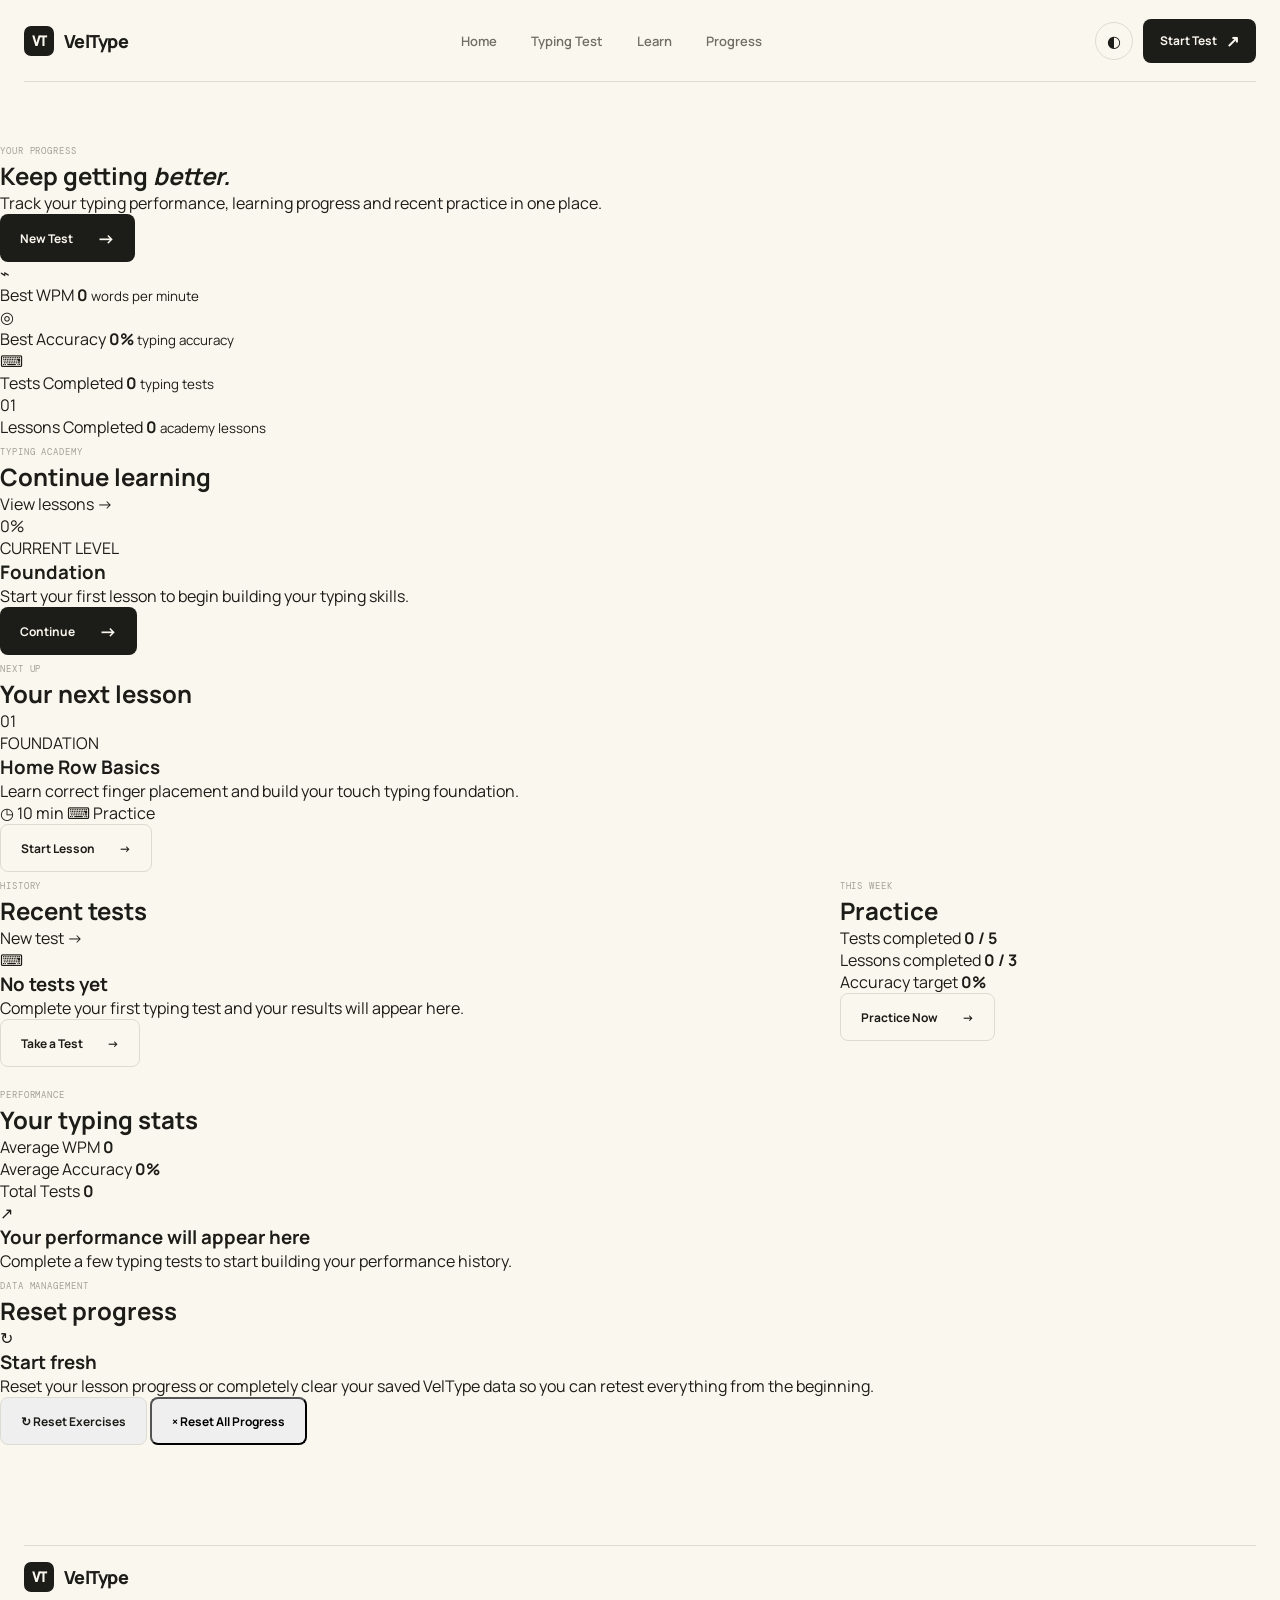
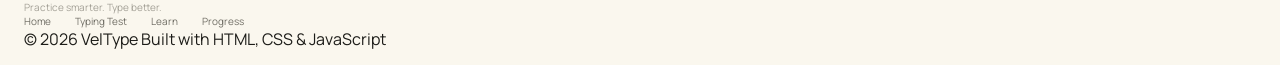
==== commit 44515f01: "Update dashboard.html" ====
--- a/dashboard.html
+++ b/dashboard.html
@@ -3,322 +3,331 @@
 <head>
     <meta charset="UTF-8">
     <meta name="viewport" content="width=device-width, initial-scale=1.0">
-    <meta name="description" content="View your TypeForge typing performance, WPM, accuracy, streaks and learning progress.">
-    <meta name="theme-color" content="#080a0f">
-    <title>Dashboard — TypeForge</title>
+    <meta name="description" content="Track your VelType typing speed, accuracy, tests and learning progress.">
+    <meta name="theme-color" content="#FAF7EE">
+    <title>Progress — VelType</title>
     <link rel="preconnect" href="https://fonts.googleapis.com">
     <link rel="preconnect" href="https://fonts.gstatic.com" crossorigin>
-    <link href="https://fonts.googleapis.com/css2?family=Inter:wght@400;500;600;700;800&family=Space+Grotesk:wght@500;600;700&display=swap" rel="stylesheet">
-    <link rel="stylesheet" href="https://cdnjs.cloudflare.com/ajax/libs/font-awesome/6.5.2/css/all.min.css">
+    <link href="https://fonts.googleapis.com/css2?family=DM+Mono:wght@400;500&family=Manrope:wght@400;500;600;700;800&family=Playfair+Display:ital,wght@0,600;0,700;1,600;1,700&display=swap" rel="stylesheet">
     <link rel="stylesheet" href="css/style.css">
     <link rel="stylesheet" href="css/dashboard.css">
 </head>
 <body class="dashboard-page">
-
-    <!-- NAVBAR -->
-    <header class="header">
-        <nav class="navbar container">
-            <a href="index.html" class="logo">
-                <span class="logo-mark">T</span>
-                <span>Type<span>Forge</span></span>
+    <div class="site-shell">
+
+        <!-- NAVBAR -->
+        <header class="navbar">
+            <a href="index.html" class="brand" aria-label="VelType home">
+                <span class="brand-mark">VT</span>
+                <span>VelType</span>
             </a>
-            <div class="nav-links">
+
+            <nav class="nav-links" id="navLinks" aria-label="Main navigation">
                 <a href="index.html">Home</a>
                 <a href="test.html">Typing Test</a>
                 <a href="learn.html">Learn</a>
                 <a href="dashboard.html" class="active">Progress</a>
-            </div>
+            </nav>
+
             <div class="nav-actions">
                 <button class="theme-toggle" id="themeToggle" aria-label="Toggle theme">
-                    <i class="fa-solid fa-moon"></i>
+                    <span>◐</span>
                 </button>
-                <div class="user-menu">
-                    <button class="user-button" id="userMenuButton">
-                        <span class="user-avatar">R</span>
-                        <span class="user-name">Ritvik</span>
-                        <i class="fa-solid fa-chevron-down"></i>
-                    </button>
-                </div>
+                <a href="test.html" class="nav-cta">Start Test <span>↗</span></a>
             </div>
-            <button class="menu-toggle" id="menuToggle" aria-label="Open menu">
-                <i class="fa-solid fa-bars"></i>
+
+            <button class="menu-toggle" id="menuToggle" aria-label="Open menu" aria-expanded="false">
+                <span></span>
+                <span></span>
             </button>
-        </nav>
-    </header>
-
-    <main class="dashboard-main">
-        <div class="container">
-
-            <!-- DASHBOARD HEADER -->
-            <section class="dashboard-welcome">
-                <div>
-                    <span class="section-label">Your Dashboard</span>
-                    <h1>Keep getting better.</h1>
-                    <p>Here's a look at your typing performance and progress.</p>
-                </div>
-                <a href="test.html" class="btn btn-primary">
-                    New Test
-                    <i class="fa-solid fa-arrow-right"></i>
-                </a>
-            </section>
-
-            <!-- OVERVIEW STATS -->
-            <section class="overview-grid">
-                <div class="overview-card">
-                    <div class="overview-icon"><i class="fa-solid fa-gauge-high"></i></div>
-                    <span>Average WPM</span>
-                    <strong>78</strong>
-                    <small class="positive"><i class="fa-solid fa-arrow-up"></i> 12% this month</small>
-                </div>
-
-                <div class="overview-card">
-                    <div class="overview-icon"><i class="fa-solid fa-bullseye"></i></div>
-                    <span>Accuracy</span>
-                    <strong>96.4%</strong>
-                    <small class="positive"><i class="fa-solid fa-arrow-up"></i> 2.1% this month</small>
-                </div>
-
-                <div class="overview-card">
-                    <div class="overview-icon"><i class="fa-solid fa-fire"></i></div>
-                    <span>Current Streak</span>
-                    <strong>12</strong>
-                    <small>days</small>
-                </div>
-
-                <div class="overview-card">
-                    <div class="overview-icon"><i class="fa-solid fa-trophy"></i></div>
-                    <span>Personal Best</span>
-                    <strong>104</strong>
-                    <small>WPM</small>
-                </div>
-            </section>
-
-            <!-- PERFORMANCE CHART -->
-            <section class="dashboard-section performance-section">
-                <div class="dashboard-section-header">
+        </header>
+
+        <main class="dashboard-main">
+            <div class="dashboard-container">
+
+                <!-- HEADER -->
+                <section class="dashboard-welcome">
                     <div>
-                        <span class="section-label">Performance</span>
-                        <h2>Typing speed</h2>
-                    </div>
-                    <select id="chartPeriod" aria-label="Select chart period">
-                        <option value="30">Last 30 days</option>
-                        <option value="7">Last 7 days</option>
-                        <option value="90">Last 90 days</option>
-                    </select>
-                </div>
-
-                <div class="performance-card">
-                    <div class="chart-summary">
-                        <div>
-                            <span>Average WPM</span>
-                            <strong>78 WPM</strong>
-                        </div>
-                        <div>
-                            <span>Best WPM</span>
-                            <strong>104 WPM</strong>
-                        </div>
-                        <div>
-                            <span>Tests</span>
-                            <strong>47</strong>
-                        </div>
-                    </div>
-
-                    <div class="dashboard-chart">
-                        <div class="chart-y-axis">
-                            <span>120</span>
-                            <span>90</span>
-                            <span>60</span>
-                            <span>30</span>
-                            <span>0</span>
-                        </div>
-
-                        <div class="chart-area">
-                            <div class="chart-grid-line"></div>
-                            <div class="chart-grid-line"></div>
-                            <div class="chart-grid-line"></div>
-                            <div class="chart-grid-line"></div>
-                            <svg viewBox="0 0 800 250" preserveAspectRatio="none">
-                                <defs>
-                                    <linearGradient id="performanceGradient" x1="0" y1="0" x2="0" y2="1">
-                                        <stop offset="0%" stop-opacity=".25"></stop>
-                                        <stop offset="100%" stop-opacity="0"></stop>
-                                    </linearGradient>
-                                </defs>
-                                <path class="chart-fill" d="M0 205 C70 190 100 200 150 175 C210 145 240 165 290 130 C340 100 380 130 430 110 C480 85 520 100 570 70 C620 45 670 70 720 45 C750 30 775 35 800 20 L800 250 L0 250Z"></path>
-                                <path class="chart-line-path" d="M0 205 C70 190 100 200 150 175 C210 145 240 165 290 130 C340 100 380 130 430 110 C480 85 520 100 570 70 C620 45 670 70 720 45 C750 30 775 35 800 20"></path>
-                            </svg>
-                        </div>
-                    </div>
-
-                    <div class="chart-labels">
-                        <span>Week 1</span>
-                        <span>Week 2</span>
-                        <span>Week 3</span>
-                        <span>Week 4</span>
-                    </div>
-                </div>
-            </section>
-
-            <!-- LOWER DASHBOARD -->
-            <div class="dashboard-grid">
-
-                <!-- RECENT TESTS -->
-                <section class="dashboard-section recent-section">
+                        <span class="section-label">YOUR PROGRESS</span>
+                        <h1>Keep getting <em>better.</em></h1>
+                        <p>Track your typing performance, learning progress and recent practice in one place.</p>
+                    </div>
+                    <a href="test.html" class="button button-primary">
+                        New Test <span>→</span>
+                    </a>
+                </section>
+
+                <!-- OVERVIEW -->
+                <section class="overview-grid">
+                    <article class="overview-card">
+                        <div class="overview-icon">⌁</div>
+                        <span>Best WPM</span>
+                        <strong id="bestWpm">0</strong>
+                        <small>words per minute</small>
+                    </article>
+
+                    <article class="overview-card">
+                        <div class="overview-icon">◎</div>
+                        <span>Best Accuracy</span>
+                        <strong id="bestAccuracy">0%</strong>
+                        <small>typing accuracy</small>
+                    </article>
+
+                    <article class="overview-card">
+                        <div class="overview-icon">⌨</div>
+                        <span>Tests Completed</span>
+                        <strong id="testsCompleted">0</strong>
+                        <small>typing tests</small>
+                    </article>
+
+                    <article class="overview-card">
+                        <div class="overview-icon">01</div>
+                        <span>Lessons Completed</span>
+                        <strong id="lessonsCompleted">0</strong>
+                        <small>academy lessons</small>
+                    </article>
+                </section>
+
+                <!-- LEARNING PROGRESS -->
+                <section class="dashboard-section learning-progress">
                     <div class="dashboard-section-header">
                         <div>
-                            <span class="section-label">History</span>
-                            <h2>Recent tests</h2>
-                        </div>
-                        <a href="test.html">New test <i class="fa-solid fa-arrow-right"></i></a>
-                    </div>
-
-                    <div class="test-history">
-                        <div class="history-row history-head">
-                            <span>Test</span>
-                            <span>WPM</span>
-                            <span>Accuracy</span>
-                            <span>Date</span>
-                        </div>
-
-                        <div class="history-row">
-                            <span>30 seconds</span>
-                            <strong>87</strong>
-                            <span>98.2%</span>
-                            <time>Today</time>
-                        </div>
-
-                        <div class="history-row">
-                            <span>60 seconds</span>
-                            <strong>82</strong>
-                            <span>96.8%</span>
-                            <time>Yesterday</time>
-                        </div>
-
-                        <div class="history-row">
-                            <span>30 seconds</span>
-                            <strong>79</strong>
-                            <span>97.1%</span>
-                            <time>Aug 5</time>
-                        </div>
-
-                        <div class="history-row">
-                            <span>15 seconds</span>
-                            <strong>91</strong>
-                            <span>95.4%</span>
-                            <time>Aug 4</time>
-                        </div>
-
-                        <div class="history-row">
-                            <span>60 seconds</span>
-                            <strong>76</strong>
-                            <span>96.1%</span>
-                            <time>Aug 3</time>
-                        </div>
-                    </div>
-                </section>
-
-                <!-- GOALS -->
-                <section class="dashboard-section goals-section">
+                            <span class="section-label">TYPING ACADEMY</span>
+                            <h2>Continue learning</h2>
+                        </div>
+                        <a href="learn.html">View lessons <span>→</span></a>
+                    </div>
+
+                    <div class="academy-progress">
+                        <div class="academy-circle">
+                            <span id="academyPercent">0%</span>
+                        </div>
+
+                        <div class="academy-info">
+                            <span class="academy-level">CURRENT LEVEL</span>
+                            <h3 id="academyLevel">Foundation</h3>
+                            <p id="academyProgressText">Start your first lesson to begin building your typing skills.</p>
+                            <div class="progress-bar">
+                                <span id="academyProgressBar" style="width:0%"></span>
+                            </div>
+                        </div>
+
+                        <a href="learn.html" class="button button-primary">
+                            Continue <span>→</span>
+                        </a>
+                    </div>
+                </section>
+
+                <!-- CURRENT LESSON -->
+                <section class="dashboard-section current-lesson">
                     <div class="dashboard-section-header">
                         <div>
-                            <span class="section-label">Goals</span>
-                            <h2>This week</h2>
-                        </div>
-                    </div>
-
-                    <div class="goal">
-                        <div class="goal-top">
-                            <span>Practice sessions</span>
-                            <strong>4 / 5</strong>
-                        </div>
-                        <div class="progress-bar"><span style="width:80%"></span></div>
-                    </div>
-
-                    <div class="goal">
-                        <div class="goal-top">
-                            <span>Typing time</span>
-                            <strong>42 / 60 min</strong>
-                        </div>
-                        <div class="progress-bar"><span style="width:70%"></span></div>
-                    </div>
-
-                    <div class="goal">
-                        <div class="goal-top">
-                            <span>Accuracy</span>
-                            <strong>96 / 98%</strong>
-                        </div>
-                        <div class="progress-bar"><span style="width:82%"></span></div>
-                    </div>
-
-                    <a href="learn.html" class="btn btn-outline goal-button">
-                        Practice Now
-                        <i class="fa-solid fa-arrow-right"></i>
-                    </a>
-                </section>
+                            <span class="section-label">NEXT UP</span>
+                            <h2>Your next lesson</h2>
+                        </div>
+                    </div>
+
+                    <div class="current-lesson-card">
+                        <div class="lesson-number">01</div>
+
+                        <div class="current-lesson-content">
+                            <span class="lesson-category">FOUNDATION</span>
+                            <h3 id="currentLessonTitle">Home Row Basics</h3>
+                            <p id="currentLessonDescription">Learn correct finger placement and build your touch typing foundation.</p>
+
+                            <div class="lesson-meta">
+                                <span>◷ 10 min</span>
+                                <span>⌨ Practice</span>
+                            </div>
+                        </div>
+
+                        <a href="lesson.html?level=1&lesson=1" class="button button-secondary" id="continueLessonButton">
+                            Start Lesson <span>→</span>
+                        </a>
+                    </div>
+                </section>
+
+                <!-- LOWER GRID -->
+                <div class="dashboard-grid">
+
+                    <!-- RECENT TESTS -->
+                    <section class="dashboard-section recent-section">
+                        <div class="dashboard-section-header">
+                            <div>
+                                <span class="section-label">HISTORY</span>
+                                <h2>Recent tests</h2>
+                            </div>
+                            <a href="test.html">New test <span>→</span></a>
+                        </div>
+
+                        <div class="test-history" id="testHistory">
+                            <div class="history-empty">
+                                <div class="empty-icon">⌨</div>
+                                <h3>No tests yet</h3>
+                                <p>Complete your first typing test and your results will appear here.</p>
+                                <a href="test.html" class="button button-secondary">
+                                    Take a Test <span>→</span>
+                                </a>
+                            </div>
+                        </div>
+                    </section>
+
+                    <!-- WEEKLY PRACTICE -->
+                    <section class="dashboard-section goals-section">
+                        <div class="dashboard-section-header">
+                            <div>
+                                <span class="section-label">THIS WEEK</span>
+                                <h2>Practice</h2>
+                            </div>
+                        </div>
+
+                        <div class="goal">
+                            <div class="goal-top">
+                                <span>Tests completed</span>
+                                <strong id="weeklyTests">0 / 5</strong>
+                            </div>
+                            <div class="progress-bar">
+                                <span id="weeklyTestsBar" style="width:0%"></span>
+                            </div>
+                        </div>
+
+                        <div class="goal">
+                            <div class="goal-top">
+                                <span>Lessons completed</span>
+                                <strong id="weeklyLessons">0 / 3</strong>
+                            </div>
+                            <div class="progress-bar">
+                                <span id="weeklyLessonsBar" style="width:0%"></span>
+                            </div>
+                        </div>
+
+                        <div class="goal">
+                            <div class="goal-top">
+                                <span>Accuracy target</span>
+                                <strong id="weeklyAccuracy">0%</strong>
+                            </div>
+                            <div class="progress-bar">
+                                <span id="weeklyAccuracyBar" style="width:0%"></span>
+                            </div>
+                        </div>
+
+                        <a href="learn.html" class="button button-secondary goal-button">
+                            Practice Now <span>→</span>
+                        </a>
+                    </section>
+                </div>
+
+                <!-- PERFORMANCE -->
+                <section class="dashboard-section performance-section">
+                    <div class="dashboard-section-header">
+                        <div>
+                            <span class="section-label">PERFORMANCE</span>
+                            <h2>Your typing stats</h2>
+                        </div>
+                    </div>
+
+                    <div class="performance-card">
+                        <div class="chart-summary">
+                            <div>
+                                <span>Average WPM</span>
+                                <strong id="averageWpm">0</strong>
+                            </div>
+                            <div>
+                                <span>Average Accuracy</span>
+                                <strong id="averageAccuracy">0%</strong>
+                            </div>
+                            <div>
+                                <span>Total Tests</span>
+                                <strong id="totalTests">0</strong>
+                            </div>
+                        </div>
+
+                        <div class="performance-message" id="performanceMessage">
+                            <span>↗</span>
+                            <div>
+                                <h3>Your performance will appear here</h3>
+                                <p>Complete a few typing tests to start building your performance history.</p>
+                            </div>
+                        </div>
+                    </div>
+                </section>
+
+                <!-- RESET DATA -->
+                <section class="dashboard-section data-section">
+                    <div class="dashboard-section-header">
+                        <div>
+                            <span class="section-label">DATA MANAGEMENT</span>
+                            <h2>Reset progress</h2>
+                        </div>
+                    </div>
+
+                    <div class="data-management">
+                        <div class="data-info">
+                            <div class="data-icon">↻</div>
+                            <div>
+                                <h3>Start fresh</h3>
+                                <p>Reset your lesson progress or completely clear your saved VelType data so you can retest everything from the beginning.</p>
+                            </div>
+                        </div>
+
+                        <div class="data-actions">
+                            <button type="button" class="button button-secondary" id="resetExercises">
+                                ↻ Reset Exercises
+                            </button>
+                            <button type="button" class="button button-danger" id="resetProgress">
+                                × Reset All Progress
+                            </button>
+                        </div>
+                    </div>
+                </section>
+
             </div>
-
-            <!-- LEARNING PROGRESS -->
-            <section class="dashboard-section learning-progress">
-                <div class="dashboard-section-header">
-                    <div>
-                        <span class="section-label">Learning</span>
-                        <h2>Typing Academy</h2>
-                    </div>
-                    <a href="learn.html">View lessons <i class="fa-solid fa-arrow-right"></i></a>
-                </div>
-
-                <div class="academy-progress">
-                    <div class="academy-circle">
-                        <span>68%</span>
-                    </div>
-
-                    <div class="academy-info">
-                        <h3>Intermediate</h3>
-                        <p>17 of 25 lessons completed</p>
-                        <div class="progress-bar"><span style="width:68%"></span></div>
-                    </div>
-
-                    <a href="learn.html" class="btn btn-primary">
-                        Continue
-                        <i class="fa-solid fa-arrow-right"></i>
-                    </a>
-                </div>
-            </section>
-
-        </div>
-    </main>
-
-    <!-- USER MENU -->
-    <div class="user-dropdown" id="userDropdown" hidden>
-        <a href="#"><i class="fa-solid fa-user"></i> Profile</a>
-        <a href="#"><i class="fa-solid fa-gear"></i> Settings</a>
-        <a href="index.html"><i class="fa-solid fa-right-from-bracket"></i> Log out</a>
-    </div>
-
-    <!-- FOOTER -->
-    <footer class="footer">
-        <div class="container footer-container">
-            <div class="footer-brand">
-                <a href="index.html" class="logo">
-                    <span class="logo-mark">T</span>
-                    <span>Type<span>Forge</span></span>
-                </a>
-                <p>Practice smarter. Type better.</p>
-            </div>
-            <div class="footer-links">
-                <a href="index.html">Home</a>
-                <a href="test.html">Typing Test</a>
-                <a href="learn.html">Learn</a>
-                <a href="dashboard.html">Progress</a>
-            </div>
-            <div class="footer-bottom">
-                <span>© 2026 TypeForge</span>
-                <span>Built with HTML, CSS, JavaScript & Python</span>
+        </main>
+
+        <!-- RESET MODAL -->
+        <div class="reset-modal" id="resetModal" hidden>
+            <div class="reset-modal-backdrop"></div>
+
+            <div class="reset-modal-content" role="dialog" aria-modal="true" aria-labelledby="resetModalTitle">
+                <div class="reset-modal-icon">!</div>
+                <h2 id="resetModalTitle">Reset your progress?</h2>
+                <p id="resetModalText">This will remove your saved lessons, tests and typing statistics. This action cannot be undone.</p>
+
+                <div class="reset-modal-actions">
+                    <button type="button" class="button button-secondary" id="cancelReset">Cancel</button>
+                    <button type="button" class="button button-danger" id="confirmReset">Reset</button>
+                </div>
             </div>
         </div>
-    </footer>
+
+        <!-- FOOTER -->
+        <footer class="footer">
+            <div class="footer-container">
+                <div class="footer-brand">
+                    <a href="index.html" class="brand">
+                        <span class="brand-mark">VT</span>
+                        <span>VelType</span>
+                    </a>
+                    <p>Practice smarter. Type better.</p>
+                </div>
+
+                <div class="footer-links">
+                    <a href="index.html">Home</a>
+                    <a href="test.html">Typing Test</a>
+                    <a href="learn.html">Learn</a>
+                    <a href="dashboard.html">Progress</a>
+                </div>
+
+                <div class="footer-bottom">
+                    <span>© 2026 VelType</span>
+                    <span>Built with HTML, CSS & JavaScript</span>
+                </div>
+            </div>
+        </footer>
+
+    </div>
 
     <script src="js/main.js"></script>
     <script src="js/dashboard.js"></script>
 </body>
-</html>
+                    </html>
--- a/css/style.css
+++ b/css/style.css
@@ -1,74 +1,51 @@
-```css
-/* ========================================
-   TYPEFORGE — GLOBAL STYLES
-   ======================================== */
+@import url('https://fonts.googleapis.com/css2?family=DM+Mono:wght@400;500&family=Manrope:wght@400;500;600;700;800&family=Playfair+Display:ital,wght@0,600;0,700;1,600;1,700&display=swap');
 
 :root {
-    --bg: #080a0f;
-    --bg-soft: #0d1017;
-    --surface: #11141c;
-    --surface-light: #171b25;
-    --border: rgba(255,255,255,.08);
-    --border-hover: rgba(255,255,255,.16);
-    --text: #f4f6f8;
-    --text-soft: #a6adb8;
-    --text-muted: #68717f;
-    --accent: #7c5cff;
-    --accent-light: #9b84ff;
-    --accent-soft: rgba(124,92,255,.12);
-    --success: #45d483;
-    --danger: #ff5c70;
-    --warning: #f6c85f;
-    --white: #ffffff;
+    --bg: #FAF7EE;
+    --surface: #FFFDF7;
+    --surface-alt: #F3F0E7;
+    --ink: #1C1C18;
+    --muted: #706E65;
+    --soft: #A4A197;
+    --border: #DEDCD2;
+    --accent: #1C1C18;
+    --white: #FFFFFF;
+    --success: #3D7658;
+    --danger: #C84D42;
+    --max-width: 1240px;
     --radius-sm: 8px;
     --radius-md: 14px;
-    --radius-lg: 20px;
-    --radius-xl: 28px;
-    --shadow: 0 20px 60px rgba(0,0,0,.25);
-    --transition: .25s ease;
-    --max-width: 1200px;
-}
-
-[data-theme="light"] {
-    --bg: #f6f7fb;
-    --bg-soft: #ffffff;
-    --surface: #ffffff;
-    --surface-light: #f0f1f6;
-    --border: rgba(15,18,25,.08);
-    --border-hover: rgba(15,18,25,.16);
-    --text: #10131a;
-    --text-soft: #5d6572;
-    --text-muted: #858c98;
-    --accent: #6847e8;
-    --accent-light: #7c5cff;
-    --accent-soft: rgba(104,71,232,.1);
-    --shadow: 0 20px 50px rgba(20,25,40,.08);
+    --radius-lg: 24px;
+    --ease: cubic-bezier(.2,.7,.2,1);
 }
 
 * {
+    box-sizing: border-box;
     margin: 0;
     padding: 0;
-    box-sizing: border-box;
 }
 
 html {
     scroll-behavior: smooth;
-    scroll-padding-top: 80px;
 }
 
 body {
-    min-height: 100vh;
     background: var(--bg);
-    color: var(--text);
-    font-family: "Inter", sans-serif;
-    line-height: 1.6;
+    color: var(--ink);
+    font-family: "Manrope", sans-serif;
+    -webkit-font-smoothing: antialiased;
     overflow-x: hidden;
-    transition: background var(--transition), color var(--transition);
-}
-
-body::selection {
-    background: var(--accent);
-    color: var(--white);
+}
+
+body.dark {
+    --bg: #1C1C18;
+    --surface: #25251F;
+    --surface-alt: #2C2C25;
+    --ink: #FAF7EE;
+    --muted: #B5B2A8;
+    --soft: #858279;
+    --border: #414138;
+    --accent: #FAF7EE;
 }
 
 a {
@@ -76,178 +53,66 @@
     text-decoration: none;
 }
 
-button,
-input,
-select,
-textarea {
+button {
     font: inherit;
 }
 
-button {
-    border: 0;
-    cursor: pointer;
-}
-
-img {
-    display: block;
-    max-width: 100%;
-}
-
-.container {
-    width: min(100% - 40px, var(--max-width));
-    margin-inline: auto;
-}
-
-/* ========================================
-   TYPOGRAPHY
-   ======================================== */
-
-h1,
-h2,
-h3,
-h4 {
-    font-family: "Space Grotesk", sans-serif;
-    line-height: 1.1;
-    letter-spacing: -.035em;
-}
-
-h1 {
-    font-size: clamp(3rem, 6vw, 5.5rem);
-}
-
-h2 {
-    font-size: clamp(2rem, 4vw, 3.2rem);
-}
-
-h3 {
-    font-size: 1.2rem;
-}
-
-p {
-    color: var(--text-soft);
-}
-
-.section-label {
+.site-shell {
+    width: 100%;
+}
+
+.navbar {
+    width: min(calc(100% - 48px), var(--max-width));
+    height: 82px;
+    margin: auto;
+    display: flex;
+    align-items: center;
+    justify-content: space-between;
+    border-bottom: 1px solid var(--border);
+}
+
+.brand {
     display: inline-flex;
     align-items: center;
-    gap: 8px;
-    margin-bottom: 14px;
-    color: var(--accent-light);
-    font-size: .72rem;
-    font-weight: 700;
-    letter-spacing: .14em;
-    text-transform: uppercase;
-}
-
-.section-heading {
-    max-width: 680px;
-    margin-bottom: 48px;
-}
-
-.section-heading h2 {
-    margin-bottom: 14px;
-}
-
-.section-heading p {
-    max-width: 560px;
-    font-size: 1rem;
-}
-
-/* ========================================
-   HEADER / NAVBAR
-   ======================================== */
-
-.header {
-    position: sticky;
-    top: 0;
-    z-index: 1000;
-    border-bottom: 1px solid var(--border);
-    background: rgba(8,10,15,.78);
-    backdrop-filter: blur(18px);
-    -webkit-backdrop-filter: blur(18px);
-}
-
-[data-theme="light"] .header {
-    background: rgba(246,247,251,.82);
-}
-
-.navbar {
-    min-height: 72px;
-    display: flex;
-    align-items: center;
-    justify-content: space-between;
-    gap: 30px;
-}
-
-.logo {
-    display: inline-flex;
-    align-items: center;
     gap: 10px;
-    flex-shrink: 0;
-    font-family: "Space Grotesk", sans-serif;
-    font-size: 1.15rem;
-    font-weight: 700;
-    letter-spacing: -.03em;
-}
-
-.logo > span:last-child > span {
-    color: var(--accent-light);
-}
-
-.logo-mark {
-    width: 32px;
-    height: 32px;
+    font-size: 18px;
+    font-weight: 800;
+    letter-spacing: -0.04em;
+}
+
+.brand-mark {
+    width: 30px;
+    height: 30px;
     display: grid;
     place-items: center;
-    border: 1px solid rgba(124,92,255,.4);
-    border-radius: 9px;
-    background: var(--accent-soft);
-    color: var(--accent-light);
-    font-family: "Space Grotesk", sans-serif;
-    font-size: .9rem;
-    font-weight: 700;
+    background: var(--ink);
+    color: var(--bg);
+    border-radius: 7px;
+    font-family: "DM Mono", monospace;
+    font-size: 14px;
 }
 
 .nav-links {
     display: flex;
     align-items: center;
-    gap: 30px;
+    gap: 34px;
 }
 
 .nav-links a {
-    position: relative;
-    color: var(--text-soft);
-    font-size: .88rem;
-    font-weight: 500;
-    transition: color var(--transition);
-}
-
-.nav-links a::after {
-    content: "";
-    position: absolute;
-    left: 0;
-    bottom: -8px;
-    width: 0;
-    height: 2px;
-    border-radius: 10px;
-    background: var(--accent);
-    transition: width var(--transition);
-}
-
-.nav-links a:hover,
-.nav-links a.active {
-    color: var(--text);
-}
-
-.nav-links a:hover::after,
-.nav-links a.active::after {
-    width: 100%;
+    color: var(--muted);
+    font-size: 13px;
+    font-weight: 600;
+    transition: color .2s ease;
+}
+
+.nav-links a:hover {
+    color: var(--ink);
 }
 
 .nav-actions {
     display: flex;
     align-items: center;
-    gap: 14px;
+    gap: 10px;
 }
 
 .theme-toggle {
@@ -257,891 +122,1001 @@
     place-items: center;
     border: 1px solid var(--border);
     border-radius: 50%;
-    background: var(--surface);
-    color: var(--text-soft);
-    transition: all var(--transition);
-}
-
-.theme-toggle:hover {
-    border-color: var(--border-hover);
-    color: var(--text);
-    transform: rotate(10deg);
-}
-
-.login-link {
-    color: var(--text-soft);
-    font-size: .88rem;
-    font-weight: 500;
-}
-
-.login-link:hover {
-    color: var(--text);
+    background: transparent;
+    color: var(--ink);
+    cursor: pointer;
+}
+
+.nav-cta {
+    display: inline-flex;
+    align-items: center;
+    gap: 9px;
+    padding: 11px 17px;
+    border-radius: 8px;
+    background: var(--ink);
+    color: var(--bg);
+    font-size: 12px;
+    font-weight: 700;
+}
+
+.nav-cta span {
+    font-size: 16px;
 }
 
 .menu-toggle {
     display: none;
-    width: 40px;
-    height: 40px;
+    background: none;
+    border: 0;
+    cursor: pointer;
+}
+
+.hero {
+    width: min(calc(100% - 48px), var(--max-width));
+    min-height: 680px;
+    margin: auto;
+    display: grid;
+    grid-template-columns: 0.9fr 1.1fr;
+    align-items: center;
+    gap: 70px;
+    padding: 85px 0 105px;
+}
+
+.eyebrow {
+    display: inline-flex;
+    align-items: center;
+    gap: 9px;
+    margin-bottom: 24px;
+    color: var(--muted);
+    font-family: "DM Mono", monospace;
+    font-size: 10px;
+    font-weight: 500;
+    letter-spacing: .08em;
+    text-transform: uppercase;
+}
+
+.eyebrow-dot {
+    width: 7px;
+    height: 7px;
+    border-radius: 50%;
+    background: var(--ink);
+}
+
+.hero h1 {
+    max-width: 700px;
+    font-size: clamp(60px, 7.2vw, 104px);
+    line-height: .94;
+    letter-spacing: -.075em;
+    font-weight: 800;
+}
+
+.hero h1 em {
+    display: block;
+    margin-top: 8px;
+    font-family: "Playfair Display", Georgia, serif !important;
+    font-size: 1em;
+    font-weight: 600;
+    font-style: italic;
+    letter-spacing: -.045em;
+    line-height: .96;
+}
+
+.section-heading h2 em,
+.cta h2 em {
+    font-family: "Playfair Display", serif;
+    font-weight: 600;
+}
+
+.hero-description {
+    max-width: 470px;
+    margin-top: 30px;
+    color: var(--muted);
+    font-size: 16px;
+    line-height: 1.75;
+}
+
+.hero-actions {
+    display: flex;
+    gap: 10px;
+    margin-top: 34px;
+}
+
+.button {
+    min-height: 48px;
+    display: inline-flex;
+    align-items: center;
+    justify-content: center;
+    gap: 24px;
+    padding: 0 20px;
+    border-radius: 8px;
+    font-size: 12px;
+    font-weight: 700;
+    transition: transform .25s var(--ease), background .25s ease;
+}
+
+.button:hover {
+    transform: translateY(-2px);
+}
+
+.button-primary {
+    background: var(--ink);
+    color: var(--bg);
+}
+
+.button-primary span {
+    font-size: 18px;
+}
+
+.button-secondary {
     border: 1px solid var(--border);
-    border-radius: 10px;
+    color: var(--ink);
+}
+
+.hero-note {
+    display: flex;
+    align-items: center;
+    gap: 8px;
+    margin-top: 22px;
+    color: var(--soft);
+    font-size: 10px;
+    font-family: "DM Mono", monospace;
+}
+
+.check {
+    color: var(--success);
+    font-size: 13px;
+}
+
+.note-divider {
+    width: 1px;
+    height: 12px;
+    background: var(--border);
+    margin: 0 4px;
+}
+
+.hero-visual {
+    position: relative;
+    min-height: 480px;
+    display: grid;
+    place-items: center;
+}
+
+.typing-window {
+    position: relative;
+    width: min(100%, 590px);
+    padding: 0 30px 28px;
+    border: 1px solid var(--border);
+    border-radius: var(--radius-lg);
     background: var(--surface);
-    color: var(--text);
-}
-
-/* ========================================
-   BUTTONS
-   ======================================== */
-
-.btn {
-    min-height: 46px;
-    display: inline-flex;
-    align-items: center;
-    justify-content: center;
-    gap: 10px;
-    padding: 0 20px;
-    border: 1px solid transparent;
-    border-radius: 11px;
-    font-size: .88rem;
-    font-weight: 600;
-    transition: all var(--transition);
-}
-
-.btn-primary {
-    background: var(--accent);
-    color: var(--white);
-    box-shadow: 0 8px 25px rgba(124,92,255,.2);
-}
-
-.btn-primary:hover {
-    background: var(--accent-light);
-    transform: translateY(-2px);
-    box-shadow: 0 12px 30px rgba(124,92,255,.3);
-}
-
-.btn-outline {
-    border-color: var(--border-hover);
-    background: transparent;
-    color: var(--text);
-}
-
-.btn-outline:hover {
-    border-color: var(--accent);
-    background: var(--accent-soft);
-    transform: translateY(-2px);
-}
-
-.btn-small {
-    min-height: 38px;
-    padding: 0 15px;
-    border-radius: 9px;
-    background: var(--accent);
-    color: var(--white);
-    font-size: .8rem;
-}
-
-.btn-small:hover {
-    background: var(--accent-light);
-    transform: translateY(-1px);
-}
-
-/* ========================================
-   HERO
-   ======================================== */
-
-.hero {
-    position: relative;
-    min-height: calc(100vh - 72px);
-    display: flex;
-    align-items: center;
-    overflow: hidden;
-}
-
-.hero-bg {
-    position: absolute;
-    inset: 0;
-    pointer-events: none;
-    background:
-        radial-gradient(circle at 75% 40%, rgba(124,92,255,.16), transparent 28%),
-        radial-gradient(circle at 15% 80%, rgba(69,212,131,.05), transparent 25%);
-}
-
-.hero-container {
-    position: relative;
-    z-index: 1;
-    display: grid;
-    grid-template-columns: 1fr 1fr;
-    align-items: center;
-    gap: 80px;
-    padding-block: 90px;
-}
-
-.hero-content {
-    max-width: 620px;
-}
-
-.badge {
-    display: inline-flex;
-    align-items: center;
-    gap: 8px;
-    margin-bottom: 24px;
-    padding: 7px 12px;
-    border: 1px solid var(--border);
-    border-radius: 50px;
-    background: var(--surface);
-    color: var(--text-soft);
-    font-size: .72rem;
-    font-weight: 600;
-}
-
-.badge > span {
+    box-shadow: 0 28px 80px rgba(28, 28, 24, .08);
+    transform: rotate(1.2deg);
+}
+
+.window-top {
+    height: 58px;
+    display: grid;
+    grid-template-columns: 1fr auto 1fr;
+    align-items: center;
+    border-bottom: 1px solid var(--border);
+}
+
+.window-dots {
+    display: flex;
+    gap: 5px;
+}
+
+.window-dots span {
     width: 6px;
     height: 6px;
     border-radius: 50%;
-    background: var(--success);
-    box-shadow: 0 0 12px rgba(69,212,131,.7);
-}
-
-.hero h1 {
-    margin-bottom: 25px;
-}
-
-.hero h1 span {
-    color: var(--accent-light);
-}
-
-.hero-content > p {
-    max-width: 560px;
-    margin-bottom: 32px;
-    font-size: 1.05rem;
+    background: var(--border);
+}
+
+.window-label,
+.window-time {
+    color: var(--soft);
+    font-family: "DM Mono", monospace;
+    font-size: 9px;
+    letter-spacing: .08em;
+}
+
+.window-time {
+    justify-self: end;
+}
+
+.window-stats {
+    display: grid;
+    grid-template-columns: repeat(3, 1fr);
+    gap: 10px;
+    padding: 27px 0;
+}
+
+.window-stats div {
+    padding-right: 10px;
+    border-right: 1px solid var(--border);
+}
+
+.window-stats div:last-child {
+    border: 0;
+}
+
+.window-stats span {
+    display: block;
+    margin-bottom: 7px;
+    color: var(--soft);
+    font-family: "DM Mono", monospace;
+    font-size: 9px;
+}
+
+.window-stats strong {
+    font-size: 22px;
+    letter-spacing: -.04em;
+}
+
+.demo-passage {
+    position: relative;
+    min-height: 180px;
+    padding: 28px 0;
+    color: var(--soft);
+    font-size: 19px;
+    line-height: 1.9;
+    letter-spacing: -.02em;
+}
+
+.demo-passage .typed {
+    color: var(--ink);
+}
+
+.demo-passage .active-word {
+    color: var(--ink);
+    border-bottom: 2px solid var(--ink);
+}
+
+.demo-cursor {
+    position: absolute;
+    left: 311px;
+    bottom: 67px;
+    width: 2px;
+    height: 24px;
+    background: var(--ink);
+    animation: blink 1s infinite;
+}
+
+@keyframes blink {
+    50% {
+        opacity: 0;
+    }
+}
+
+.window-progress {
+    height: 3px;
+    overflow: hidden;
+    border-radius: 10px;
+    background: var(--surface-alt);
+}
+
+.window-progress span {
+    display: block;
+    width: 73%;
+    height: 100%;
+    background: var(--ink);
+}
+
+.floating-stat {
+    position: absolute;
+    display: flex;
+    align-items: center;
+    gap: 11px;
+    padding: 12px 15px;
+    border: 1px solid var(--border);
+    border-radius: 10px;
+    background: var(--bg);
+    box-shadow: 0 15px 40px rgba(28, 28, 24, .08);
+}
+
+.floating-stat-one {
+    top: 60px;
+    right: -8px;
+}
+
+.floating-stat-two {
+    bottom: 48px;
+    left: -18px;
+}
+
+.floating-icon,
+.mini-ring {
+    width: 30px;
+    height: 30px;
+    display: grid;
+    place-items: center;
+    border-radius: 50%;
+    background: var(--ink);
+    color: var(--bg);
+    font-family: "DM Mono", monospace;
+    font-size: 10px;
+}
+
+.floating-stat strong,
+.floating-stat small {
+    display: block;
+}
+
+.floating-stat strong {
+    font-size: 12px;
+}
+
+.floating-stat small {
+    margin-top: 2px;
+    color: var(--soft);
+    font-size: 9px;
+}
+
+.quick-proof {
+    width: min(calc(100% - 48px), var(--max-width));
+    margin: auto;
+    display: grid;
+    grid-template-columns: 1.4fr repeat(3, 1fr);
+    border-top: 1px solid var(--border);
+    border-bottom: 1px solid var(--border);
+}
+
+.proof-item,
+.proof-intro {
+    min-height: 100px;
+    display: flex;
+    justify-content: center;
+    flex-direction: column;
+    padding: 20px 28px;
+    border-right: 1px solid var(--border);
+}
+
+.proof-item:last-child {
+    border-right: 0;
+}
+
+.proof-intro span,
+.section-label {
+    color: var(--soft);
+    font-family: "DM Mono", monospace;
+    font-size: 9px;
+    letter-spacing: .1em;
+}
+
+.proof-item strong {
+    font-size: 14px;
+}
+
+.proof-item span {
+    color: var(--muted);
+    font-size: 12px;
+}
+
+.section {
+    width: min(calc(100% - 48px), var(--max-width));
+    margin: auto;
+    padding: 135px 0;
+}
+
+.section-heading {
+    display: grid;
+    grid-template-columns: 1fr 340px;
+    gap: 60px;
+    align-items: end;
+    margin-bottom: 55px;
+}
+
+.section-heading h2 {
+    margin-top: 17px;
+    font-size: clamp(42px, 5vw, 70px);
+    line-height: .98;
+    letter-spacing: -.065em;
+}
+
+.section-heading > p {
+    color: var(--muted);
+    font-size: 14px;
     line-height: 1.8;
 }
 
-.hero-buttons {
-    display: flex;
-    flex-wrap: wrap;
+.feature-grid {
+    display: grid;
+    grid-template-columns: 1.35fr 1fr 1fr;
     gap: 12px;
 }
 
-.hero-note {
-    display: flex;
-    align-items: center;
-    gap: 8px;
-    margin-top: 20px;
-    color: var(--text-muted);
-    font-size: .76rem;
-}
-
-/* ========================================
-   TYPING PREVIEW
-   ======================================== */
-
-.typing-preview {
+.feature-card {
+    min-height: 320px;
     position: relative;
+    padding: 30px;
+    border: 1px solid var(--border);
+    border-radius: var(--radius-md);
+    background: var(--surface);
+    overflow: hidden;
+}
+
+.feature-card.feature-large {
+    grid-row: span 2;
+    min-height: 652px;
+    display: flex;
+    flex-direction: column;
+    justify-content: space-between;
+}
+
+.feature-wide {
+    grid-column: span 2;
+    min-height: 320px;
+    display: grid;
+    grid-template-columns: 1fr 1.15fr;
+    gap: 30px;
+    align-items: center;
+}
+
+.feature-number {
+    color: var(--soft);
+    font-family: "DM Mono", monospace;
+    font-size: 10px;
+}
+
+.feature-icon {
+    display: block;
+    margin: 35px 0 18px;
+    font-size: 27px;
+}
+
+.feature-card h3 {
+    font-size: 21px;
+    letter-spacing: -.04em;
+}
+
+.feature-card p {
+    max-width: 390px;
+    margin-top: 13px;
+    color: var(--muted);
+    font-size: 12px;
+    line-height: 1.8;
+}
+
+.mini-type-demo {
     padding: 22px;
-    border: 1px solid var(--border);
-    border-radius: var(--radius-xl);
-    background: linear-gradient(145deg, var(--surface-light), var(--surface));
-    box-shadow: var(--shadow);
-    transform: perspective(1000px) rotateY(-4deg) rotateX(2deg);
-    transition: transform .5s ease;
-}
-
-.typing-preview:hover {
-    transform: perspective(1000px) rotateY(0) rotateX(0);
-}
-
-.preview-header {
-    display: flex;
-    align-items: center;
-    justify-content: space-between;
-    padding-bottom: 18px;
-    border-bottom: 1px solid var(--border);
-    color: var(--text-muted);
-    font-size: .75rem;
-}
-
-.window-dots {
-    display: flex;
+    border-top: 1px solid var(--border);
+    color: var(--soft);
+    font-family: "DM Mono", monospace;
+    font-size: 12px;
+    line-height: 1.8;
+}
+
+.mini-type-demo span {
+    color: var(--ink);
+}
+
+.mini-type-demo b {
+    font-weight: 500;
+    color: var(--danger);
+}
+
+.mini-type-demo i {
+    font-style: normal;
+}
+
+.keyboard-preview {
+    display: grid;
+    grid-template-columns: repeat(10, 1fr);
     gap: 5px;
 }
 
-.window-dots span {
-    width: 7px;
-    height: 7px;
-    border-radius: 50%;
-    background: var(--text-muted);
-}
-
-.preview-stats {
-    display: grid;
-    grid-template-columns: repeat(3, 1fr);
-    gap: 12px;
-    margin: 20px 0;
-}
-
-.preview-stats div {
-    padding: 14px;
-    border: 1px solid var(--border);
-    border-radius: 12px;
-    background: rgba(255,255,255,.02);
-}
-
-.preview-stats small {
-    display: block;
-    margin-bottom: 3px;
-    color: var(--text-muted);
-    font-size: .65rem;
-    text-transform: uppercase;
-    letter-spacing: .08em;
-}
-
-.preview-stats strong {
-    font-family: "Space Grotesk", sans-serif;
-    font-size: 1.3rem;
-}
-
-.preview-text {
-    min-height: 130px;
-    padding: 20px;
-    border: 1px solid var(--border);
-    border-radius: 13px;
-    background: var(--bg);
-    color: var(--text-muted);
-    font-family: "Space Grotesk", sans-serif;
-    font-size: 1rem;
-    line-height: 2;
-}
-
-.preview-text .correct {
-    color: var(--text-soft);
-}
-
-.preview-text .current {
-    padding: 2px 3px;
-    border-radius: 3px;
-    background: var(--accent);
-    color: var(--white);
-}
-
-.preview-progress {
-    height: 3px;
-    margin-top: 15px;
-    overflow: hidden;
-    border-radius: 5px;
-    background: var(--surface-light);
-}
-
-.preview-progress span {
-    display: block;
-    width: 65%;
-    height: 100%;
-    border-radius: inherit;
-    background: var(--accent);
-}
-
-.preview-keyboard {
-    margin-top: 20px;
-}
-
-.preview-keyboard div {
-    display: flex;
-    justify-content: center;
-    gap: 5px;
-    margin-top: 5px;
-}
-
-.preview-keyboard span {
-    width: 31px;
-    height: 29px;
+.keyboard-preview span {
+    height: 38px;
     display: grid;
     place-items: center;
     border: 1px solid var(--border);
     border-radius: 5px;
-    background: var(--bg-soft);
-    color: var(--text-muted);
-    font-size: .55rem;
-}
-
-/* ========================================
-   SECTIONS
-   ======================================== */
-
-.section {
-    padding-block: 110px;
-}
-
-.features {
-    background: var(--bg-soft);
-    border-block: 1px solid var(--border);
-}
-
-/* ========================================
-   TEST CARDS
-   ======================================== */
-
-.test-grid {
-    display: grid;
-    grid-template-columns: repeat(4, 1fr);
-    gap: 14px;
-}
-
-.test-card {
-    position: relative;
-    min-height: 145px;
+    color: var(--muted);
+    font-family: "DM Mono", monospace;
+    font-size: 9px;
+}
+
+.keyboard-preview span:nth-child(n + 11):nth-child(-n + 19) {
+    transform: translateX(10px);
+}
+
+.keyboard-preview span:nth-child(n + 20) {
+    transform: translateX(25px);
+}
+
+.workflow {
+    border-top: 1px solid var(--border);
+}
+
+.centered {
+    display: block;
+    max-width: 650px;
+    margin-left: auto;
+    margin-right: auto;
+    text-align: center;
+}
+
+.centered h2 {
+    margin-bottom: 18px;
+}
+
+.centered > p {
+    max-width: 450px;
+    margin: auto;
+}
+
+.workflow-grid {
+    display: grid;
+    grid-template-columns: repeat(3, 1fr);
+    gap: 12px;
+}
+
+.workflow-card {
+    padding: 35px;
+    border-top: 1px solid var(--border);
+}
+
+.workflow-index {
+    color: var(--soft);
+    font-family: "DM Mono", monospace;
+    font-size: 10px;
+}
+
+.workflow-line {
+    width: 100%;
+    height: 1px;
+    margin: 30px 0;
+    background: var(--border);
+}
+
+.workflow-card h3 {
+    font-size: 28px;
+    letter-spacing: -.05em;
+}
+
+.workflow-card p {
+    min-height: 75px;
+    margin: 12px 0 22px;
+    color: var(--muted);
+    font-size: 12px;
+    line-height: 1.8;
+}
+
+.workflow-card a,
+.text-link {
+    font-size: 11px;
+    font-weight: 700;
+}
+
+.workflow-card a:hover,
+.text-link:hover {
+    text-decoration: underline;
+}
+
+.showcase {
+    padding-top: 40px;
+}
+
+.showcase-card {
+    display: grid;
+    grid-template-columns: .8fr 1.2fr;
+    gap: 80px;
+    align-items: center;
+    padding: 70px;
+    border-radius: var(--radius-lg);
+    background: var(--surface-alt);
+}
+
+.showcase-copy h2 {
+    margin: 17px 0;
+    font-size: clamp(35px, 4vw, 55px);
+    line-height: 1;
+    letter-spacing: -.06em;
+}
+
+.showcase-copy p {
+    max-width: 350px;
+    margin-bottom: 28px;
+    color: var(--muted);
+    font-size: 13px;
+    line-height: 1.8;
+}
+
+.text-link {
+    display: inline-flex;
+    gap: 15px;
+}
+
+.dashboard-preview {
+    padding: 25px;
+    border: 1px solid var(--border);
+    border-radius: 14px;
+    background: var(--surface);
+}
+
+.preview-header,
+.preview-footer {
+    display: flex;
+    justify-content: space-between;
+    align-items: center;
+}
+
+.preview-header > div span,
+.preview-footer span {
+    display: block;
+    color: var(--soft);
+    font-family: "DM Mono", monospace;
+    font-size: 8px;
+}
+
+.preview-header strong {
+    display: block;
+    margin-top: 5px;
+    font-size: 12px;
+}
+
+.preview-badge {
+    padding: 6px 9px;
+    border-radius: 5px;
+    background: var(--surface-alt);
+    font-family: "DM Mono", monospace;
+    font-size: 8px;
+}
+
+.chart {
+    display: flex;
+    height: 190px;
+    margin-top: 25px;
+}
+
+.chart-labels {
+    width: 35px;
     display: flex;
     flex-direction: column;
     justify-content: space-between;
-    padding: 22px;
-    overflow: hidden;
-    border: 1px solid var(--border);
-    border-radius: var(--radius-md);
-    background: var(--surface);
-    transition: all var(--transition);
-}
-
-.test-card:hover,
-.test-card.active {
-    border-color: rgba(124,92,255,.45);
-    background: linear-gradient(145deg, var(--surface-light), var(--surface));
-    transform: translateY(-4px);
-}
-
-.test-card > strong {
-    color: var(--accent-light);
-    font-family: "Space Grotesk", sans-serif;
-    font-size: 1.5rem;
-}
-
-.test-card h3 {
-    margin-bottom: 2px;
-}
-
-.test-card p {
-    font-size: .75rem;
-}
-
-.test-card > i {
+    padding: 0 0 8px;
+    color: var(--soft);
+    font-family: "DM Mono", monospace;
+    font-size: 7px;
+}
+
+.chart-area {
+    position: relative;
+    flex: 1;
+}
+
+.chart-grid {
     position: absolute;
-    top: 22px;
-    right: 22px;
-    color: var(--text-muted);
-    transition: all var(--transition);
-}
-
-.test-card:hover > i {
-    color: var(--accent-light);
-    transform: translateX(4px);
-}
-
-/* ========================================
-   FEATURE CARDS
-   ======================================== */
-
-.features-grid {
-    display: grid;
-    grid-template-columns: repeat(3, 1fr);
-    gap: 14px;
-}
-
-.feature-card {
-    padding: 28px;
-    border: 1px solid var(--border);
-    border-radius: var(--radius-md);
-    background: var(--surface);
-    transition: all var(--transition);
-}
-
-.feature-card:hover {
-    border-color: var(--border-hover);
-    transform: translateY(-4px);
-}
-
-.feature-icon {
-    width: 44px;
-    height: 44px;
-    display: grid;
-    place-items: center;
-    margin-bottom: 22px;
-    border-radius: 11px;
-    background: var(--accent-soft);
-    color: var(--accent-light);
-}
-
-.feature-card h3 {
-    margin-bottom: 9px;
-}
-
-.feature-card p {
-    font-size: .82rem;
-    line-height: 1.7;
-}
-
-/* ========================================
-   LEARNING SECTION
-   ======================================== */
-
-.learning-container {
-    display: grid;
-    grid-template-columns: 1.05fr .95fr;
-    align-items: center;
-    gap: 100px;
-}
-
-.learning-content h2 {
-    margin-bottom: 18px;
-}
-
-.learning-content h2 span {
-    color: var(--accent-light);
-}
-
-.learning-content > p {
-    max-width: 550px;
-    margin-bottom: 35px;
-}
-
-.learning-list {
-    margin-bottom: 35px;
-}
-
-.learning-list > div {
-    display: flex;
-    gap: 16px;
-    padding: 17px 0;
-    border-bottom: 1px solid var(--border);
-}
-
-.learning-list > div:first-child {
+    inset: 0;
+    background: repeating-linear-gradient(
+        to bottom,
+        transparent 0,
+        transparent calc(25% - 1px),
+        var(--border) 25%
+    );
+}
+
+.chart svg {
+    position: absolute;
+    inset: 0;
+    width: 100%;
+    height: 100%;
+}
+
+.chart path {
+    fill: none;
+    stroke: var(--ink);
+    stroke-width: 2;
+}
+
+.chart circle {
+    fill: var(--ink);
+}
+
+.preview-footer {
+    padding-top: 18px;
     border-top: 1px solid var(--border);
 }
 
-.learning-list span {
-    color: var(--accent-light);
-    font-family: "Space Grotesk", sans-serif;
-    font-size: .75rem;
-    font-weight: 700;
-}
-
-.learning-list p {
-    font-size: .82rem;
-}
-
-.learning-list strong {
-    color: var(--text);
-    margin-right: 5px;
-}
-
-.learning-card {
-    padding: 30px;
-    border: 1px solid var(--border);
-    border-radius: var(--radius-xl);
-    background: var(--surface);
-    box-shadow: var(--shadow);
-}
-
-.learning-card-header {
-    display: flex;
-    justify-content: space-between;
-    color: var(--text-muted);
-    font-size: .75rem;
-}
-
-.progress-circle {
-    width: 190px;
-    height: 190px;
-    display: grid;
-    place-items: center;
-    margin: 35px auto;
-    border-radius: 50%;
-    background: conic-gradient(var(--accent) 68%, var(--surface-light) 0);
-}
-
-.progress-circle::before {
-    content: "";
-    position: absolute;
-}
-
-.progress-circle > div {
-    width: 148px;
-    height: 148px;
-    display: grid;
-    place-items: center;
-    align-content: center;
-    border-radius: 50%;
-    background: var(--surface);
-}
-
-.progress-circle strong {
-    font-family: "Space Grotesk", sans-serif;
-    font-size: 2rem;
-}
-
-.progress-circle span {
-    color: var(--text-muted);
-    font-size: .7rem;
-}
-
-.learning-info {
-    display: grid;
-    grid-template-columns: 1fr 1fr;
-    gap: 12px;
-}
-
-.learning-info div {
-    padding: 15px;
-    border: 1px solid var(--border);
-    border-radius: 11px;
-}
-
-.learning-info span,
-.learning-info strong {
+.preview-footer strong {
     display: block;
-}
-
-.learning-info span {
-    color: var(--text-muted);
-    font-size: .65rem;
-}
-
-.learning-info strong {
-    margin-top: 3px;
-    font-size: .85rem;
-}
-
-/* ========================================
-   PROGRESS
-   ======================================== */
-
-.progress-section {
-    background: var(--bg-soft);
-    border-block: 1px solid var(--border);
-}
-
-.progress-dashboard {
-    padding: 28px;
-    border: 1px solid var(--border);
-    border-radius: var(--radius-xl);
-    background: var(--surface);
-}
-
-.dashboard-header {
-    display: flex;
-    align-items: center;
-    justify-content: space-between;
-}
-
-.dashboard-header span,
-.dashboard-header strong {
-    display: block;
-}
-
-.dashboard-header span {
-    color: var(--text-muted);
-    font-size: .7rem;
-}
-
-.dashboard-header strong {
-    margin: 4px 0;
-    font-family: "Space Grotesk", sans-serif;
-    font-size: 1.8rem;
-}
-
-.dashboard-header small {
-    color: var(--success);
-    font-size: .7rem;
-}
-
-.dashboard-header select {
-    padding: 9px 12px;
-    border: 1px solid var(--border);
-    border-radius: 9px;
-    outline: none;
-    background: var(--surface-light);
-    color: var(--text-soft);
-}
-
-.chart {
-    position: relative;
-    height: 250px;
-    margin-top: 30px;
-    overflow: hidden;
-    border-bottom: 1px solid var(--border);
-}
-
-.chart-line {
-    position: absolute;
-    left: 0;
+    margin-top: 5px;
+    font-size: 14px;
+}
+
+.cta {
     width: 100%;
-    border-top: 1px dashed var(--border);
-}
-
-.line-1 { top: 20%; }
-.line-2 { top: 40%; }
-.line-3 { top: 60%; }
-.line-4 { top: 80%; }
-
-.chart-path {
-    position: absolute;
-    left: 0;
-    right: 0;
-    bottom: 0;
-    height: 75%;
-    background: linear-gradient(180deg, var(--accent-soft), transparent);
-    clip-path: polygon(0 75%, 12% 65%, 25% 70%, 38% 48%, 50% 58%, 62% 32%, 75% 42%, 87% 18%, 100% 5%, 100% 100%, 0 100%);
-}
-
-/* ========================================
-   FAQ
-   ======================================== */
-
-.faq-container {
-    max-width: 850px;
-}
-
-.faq-list {
+    padding: 120px max(24px, calc((100vw - var(--max-width)) / 2));
+    background: var(--ink);
+    color: var(--bg);
+}
+
+.cta-inner {
+    max-width: var(--max-width);
+    margin: auto;
+    text-align: center;
+}
+
+.cta .section-label {
+    color: var(--soft);
+}
+
+.cta h2 {
+    margin: 20px 0;
+    font-size: clamp(52px, 7vw, 92px);
+    line-height: .9;
+    letter-spacing: -.07em;
+}
+
+.cta p {
+    max-width: 420px;
+    margin: 0 auto 32px;
+    color: #A9A79E;
+    font-size: 13px;
+    line-height: 1.8;
+}
+
+.button-light {
+    background: var(--bg);
+    color: var(--ink);
+}
+
+.footer {
+    width: min(calc(100% - 48px), var(--max-width));
+    min-height: 120px;
+    margin: auto;
+    display: grid;
+    grid-template-columns: 1fr auto 1fr;
+    align-items: center;
+    gap: 30px;
     border-top: 1px solid var(--border);
 }
 
-.faq-list details {
-    border-bottom: 1px solid var(--border);
-}
-
-.faq-list summary {
-    display: flex;
-    align-items: center;
-    justify-content: space-between;
-    padding: 22px 0;
-    cursor: pointer;
-    list-style: none;
-    font-size: .9rem;
-    font-weight: 600;
-}
-
-.faq-list summary::-webkit-details-marker {
-    display: none;
-}
-
-.faq-list summary i {
-    color: var(--text-muted);
-    transition: transform var(--transition);
-}
-
-.faq-list details[open] summary i {
-    transform: rotate(45deg);
-    color: var(--accent-light);
-}
-
-.faq-list details p {
-    max-width: 700px;
-    padding: 0 0 22px;
-    font-size: .82rem;
-}
-
-/* ========================================
-   CTA
-   ======================================== */
-
-.cta {
-    padding: 100px 0;
-}
-
-.cta-content {
-    position: relative;
-    overflow: hidden;
-    padding: 70px 30px;
-    border: 1px solid rgba(124,92,255,.2);
-    border-radius: var(--radius-xl);
-    background:
-        radial-gradient(circle at 50% 0, rgba(124,92,255,.2), transparent 50%),
-        var(--surface);
-    text-align: center;
-}
-
-.cta-content h2 {
-    margin-bottom: 12px;
-}
-
-.cta-content p {
-    margin-bottom: 28px;
-}
-
-/* ========================================
-   FOOTER
-   ======================================== */
-
-.footer {
-    border-top: 1px solid var(--border);
-    background: var(--bg-soft);
-}
-
-.footer-container {
-    display: grid;
-    grid-template-columns: 1fr auto;
-    gap: 50px;
-    padding-top: 55px;
-}
-
 .footer-brand p {
-    margin-top: 12px;
-    font-size: .75rem;
+    margin-top: 8px;
+    color: var(--soft);
+    font-size: 10px;
 }
 
 .footer-links {
     display: flex;
-    align-items: center;
-    gap: 25px;
+    gap: 24px;
 }
 
 .footer-links a {
-    color: var(--text-muted);
-    font-size: .75rem;
-}
-
-.footer-links a:hover {
-    color: var(--text);
-}
-
-.footer-bottom {
-    grid-column: 1 / -1;
-    display: flex;
-    justify-content: space-between;
-    padding: 22px 0;
-    border-top: 1px solid var(--border);
-    color: var(--text-muted);
-    font-size: .68rem;
-}
-
-/* ========================================
-   RESPONSIVE
-   ======================================== */
+    color: var(--muted);
+    font-size: 10px;
+}
+
+.footer-copy {
+    justify-self: end;
+    color: var(--soft);
+    font-family: "DM Mono", monospace;
+    font-size: 9px;
+}
 
 @media (max-width: 1000px) {
-    .nav-links {
-        gap: 18px;
-    }
-
-    .hero-container,
-    .learning-container {
+    .hero {
         grid-template-columns: 1fr;
-        gap: 55px;
+        padding-top: 70px;
+    }
+
+    .hero-copy {
+        max-width: 700px;
+    }
+
+    .hero-visual {
+        min-height: 430px;
+    }
+
+    .feature-grid {
+        grid-template-columns: 1fr 1fr;
+    }
+
+    .feature-card.feature-large {
+        grid-column: span 2;
+        grid-row: auto;
+        min-height: 480px;
+    }
+
+    .feature-wide {
+        grid-column: span 2;
+    }
+
+    .showcase-card {
+        grid-template-columns: 1fr;
+        padding: 50px;
+    }
+}
+
+@media (max-width: 760px) {
+    .navbar {
+        height: 70px;
+    }
+
+    .nav-links,
+    .nav-actions {
+        display: none;
+    }
+
+    .menu-toggle {
+        display: flex;
+        width: 38px;
+        height: 38px;
+        flex-direction: column;
+        justify-content: center;
+        gap: 5px;
+        padding: 10px;
+    }
+
+    .menu-toggle span {
+        width: 100%;
+        height: 1px;
+        background: var(--ink);
+    }
+
+    .nav-links.mobile-open {
+        position: absolute;
+        z-index: 20;
+        top: 70px;
+        left: 24px;
+        right: 24px;
+        display: flex;
+        flex-direction: column;
+        align-items: flex-start;
+        gap: 0;
+        padding: 12px;
+        border: 1px solid var(--border);
+        border-radius: 12px;
+        background: var(--surface);
+        box-shadow: 0 20px 50px rgba(28,28,24,.08);
+    }
+
+    .nav-links.mobile-open a {
+        width: 100%;
+        padding: 13px;
     }
 
     .hero {
-        min-height: auto;
-    }
-
-    .typing-preview {
-        max-width: 700px;
-    }
-
-    .test-grid {
-        grid-template-columns: repeat(2, 1fr);
-    }
-
-    .features-grid {
-        grid-template-columns: repeat(2, 1fr);
-    }
-
-    .learning-container {
-        gap: 50px;
-    }
-}
-
-@media (max-width: 760px) {
-    .container {
-        width: min(100% - 28px, var(--max-width));
-    }
-
-    .navbar {
-        min-height: 64px;
-    }
-
-    .nav-links,
-    .login-link,
-    .nav-actions > .btn-small {
-        display: none;
-    }
-
-    .nav-actions {
-        margin-left: auto;
-    }
-
-    .menu-toggle {
-        display: grid;
-        place-items: center;
-    }
-
-    .hero-container {
-        padding-block: 65px;
-    }
-
+        width: min(calc(100% - 32px), var(--max-width));
+        padding: 60px 0 80px;
+    }
+    
     .hero h1 {
-        font-size: clamp(2.8rem, 14vw, 4.5rem);
+        font-size: clamp(52px, 14.5vw, 80px);
+        line-height: .9;
+    }
+
+    .hero h1 em {
+        margin-top: 8px;
+        line-height: .95;
+    }
+
+    .hero-description {
+        font-size: 14px;
+    }
+
+    .hero-actions {
+        flex-direction: column;
+    }
+
+    .button {
+        width: 100%;
+    }
+
+    .hero-visual {
+        min-height: 390px;
+    }
+
+    .typing-window {
+        padding: 0 18px 20px;
+    }
+
+    .demo-passage {
+        font-size: 14px;
+    }
+
+    .floating-stat-one {
+        right: -5px;
+        top: 30px;
+    }
+
+    .floating-stat-two {
+        left: -5px;
+        bottom: 20px;
+    }
+
+    .quick-proof {
+        width: calc(100% - 32px);
+        grid-template-columns: 1fr 1fr;
+    }
+
+    .proof-intro {
+        grid-column: span 2;
+        min-height: 65px;
+    }
+
+    .proof-item {
+        min-height: 80px;
+        border-top: 1px solid var(--border);
     }
 
     .section {
-        padding-block: 75px;
+        width: calc(100% - 32px);
+        padding: 90px 0;
     }
 
     .section-heading {
-        margin-bottom: 35px;
-    }
-
-    .test-grid,
-    .features-grid {
+        display: block;
+    }
+
+    .section-heading > p {
+        margin-top: 25px;
+    }
+
+    .feature-grid,
+    .workflow-grid {
         grid-template-columns: 1fr;
     }
 
-    .typing-preview {
-        padding: 15px;
-        border-radius: 18px;
-        transform: none;
-    }
-
-    .preview-keyboard {
-        display: none;
-    }
-
-    .footer-container {
+    .feature-card.feature-large,
+    .feature-wide {
+        grid-column: auto;
+        min-height: 360px;
+    }
+
+    .feature-wide {
+        display: block;
+    }
+
+    .keyboard-preview {
+        margin-top: 35px;
+    }
+
+    .workflow-card {
+        padding: 25px 0;
+    }
+
+    .showcase-card {
+        padding: 30px 22px;
+    }
+
+    .preview-footer {
+        gap: 15px;
+    }
+
+    .preview-footer strong {
+        font-size: 11px;
+    }
+
+    .cta {
+        padding: 90px 16px;
+    }
+
+    .footer {
+        width: calc(100% - 32px);
         grid-template-columns: 1fr;
-        gap: 25px;
-    }
-
-    .footer-links {
-        flex-wrap: wrap;
-    }
-
-    .footer-bottom {
-        flex-direction: column;
-        gap: 6px;
-    }
-}
-
-@media (max-width: 480px) {
-    .hero-buttons {
-        flex-direction: column;
-    }
-
-    .hero-buttons .btn {
-        width: 100%;
-    }
-
-    .preview-stats {
-        gap: 6px;
-    }
-
-    .preview-stats div {
-        padding: 10px;
-    }
-
-    .preview-text {
-        padding: 15px;
-        font-size: .85rem;
-    }
-
-    .dashboard-header {
-        align-items: flex-start;
-        gap: 20px;
-        flex-direction: column;
-    }
-}
+        padding: 30px 0;
+    }
+
+    .footer-copy {
+        justify-self: start;
+        order: 3;
+    }
+}
+.footer-socials {
+    display: flex;
+    gap: 18px;
+    justify-content: center;
+    align-items: center;
+}
+
+.footer-socials a {
+    color: var(--muted); /* uses theme color */
+    transition: color .25s var(--ease), transform .25s var(--ease);
+    font-size: 18px;
+}
+
+.footer-socials a:hover {
+    color: var(--ink); /* changes to ink on hover */
+    transform: translateY(-2px);
+}
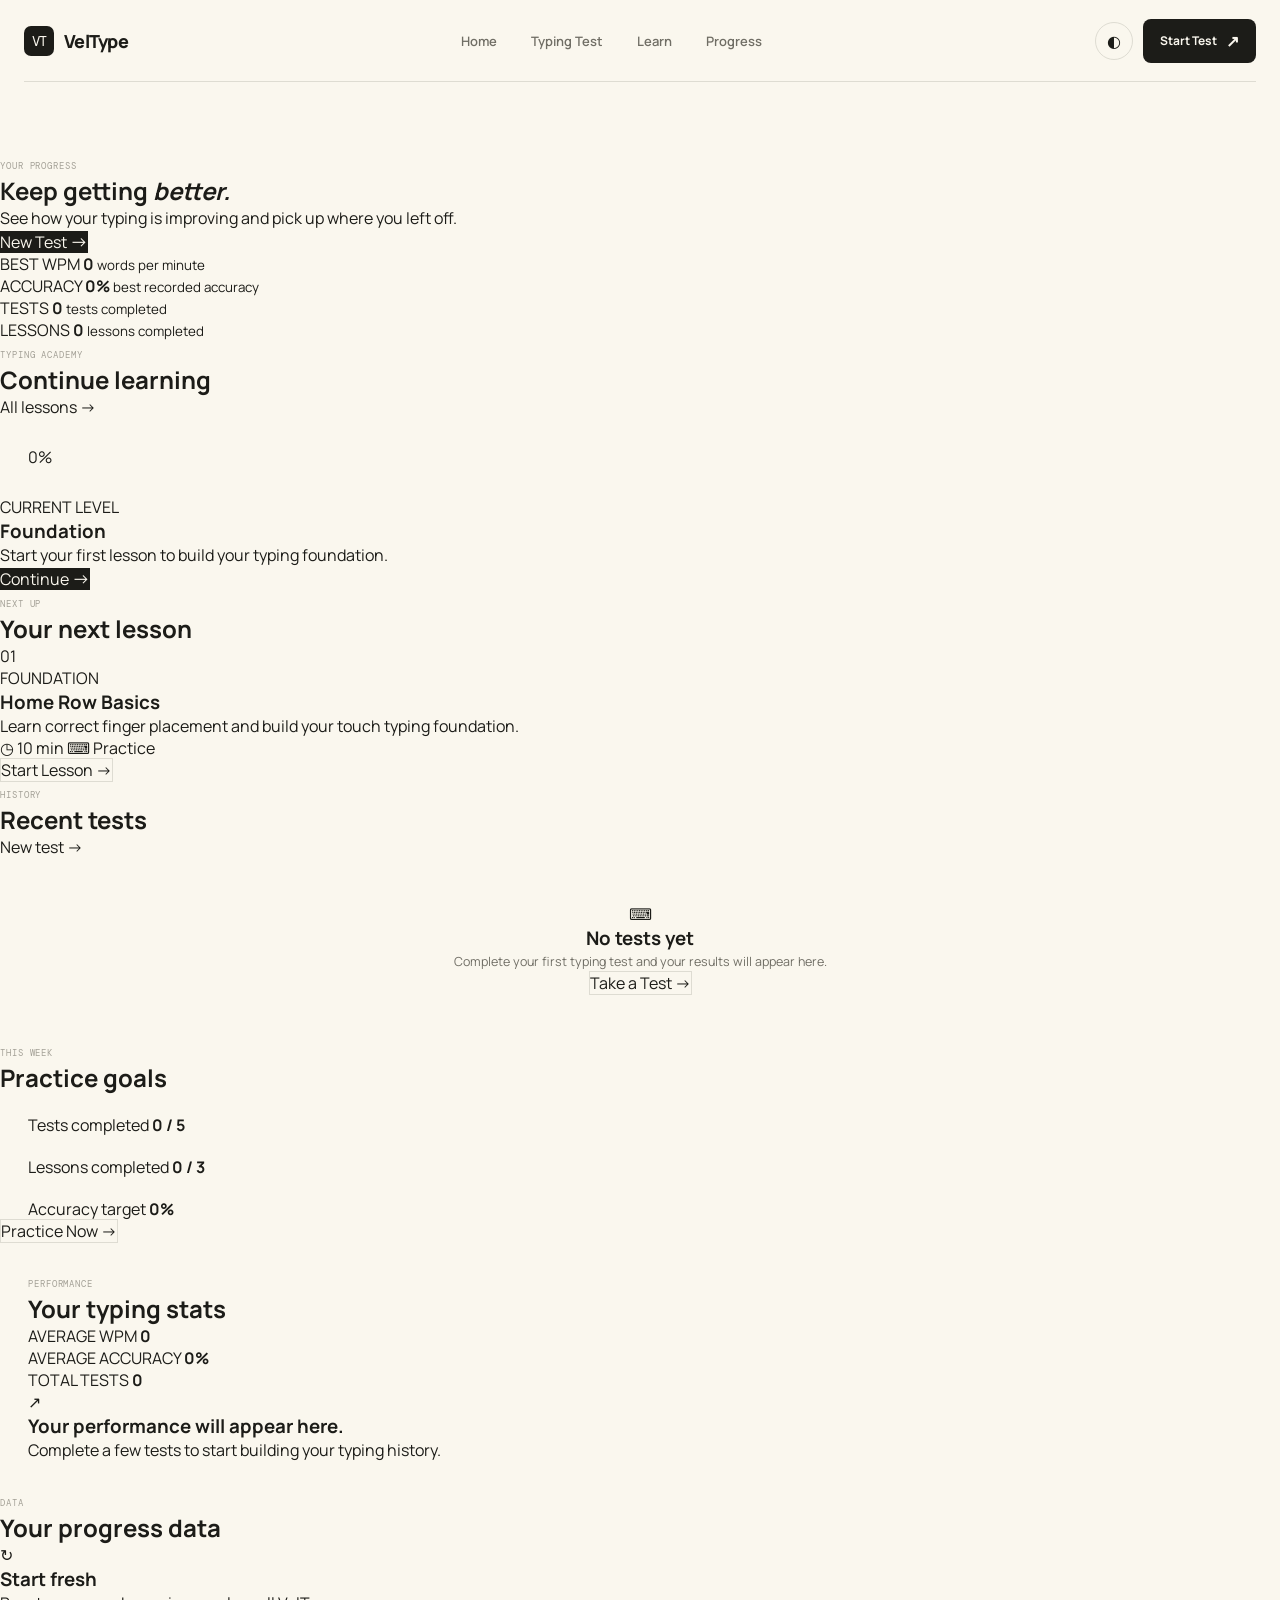
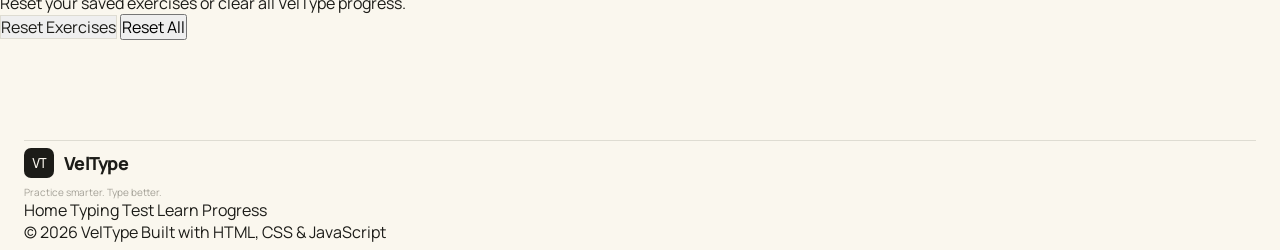
==== commit 989fca90: "Update dashboard.html" ====
--- a/dashboard.html
+++ b/dashboard.html
@@ -3,19 +3,25 @@
 <head>
     <meta charset="UTF-8">
     <meta name="viewport" content="width=device-width, initial-scale=1.0">
-    <meta name="description" content="Track your VelType typing speed, accuracy, tests and learning progress.">
+
+    <meta name="description" content="Track your typing speed, accuracy, practice and learning progress with VelType.">
     <meta name="theme-color" content="#FAF7EE">
+
     <title>Progress — VelType</title>
+
     <link rel="preconnect" href="https://fonts.googleapis.com">
     <link rel="preconnect" href="https://fonts.gstatic.com" crossorigin>
+
     <link href="https://fonts.googleapis.com/css2?family=DM+Mono:wght@400;500&family=Manrope:wght@400;500;600;700;800&family=Playfair+Display:ital,wght@0,600;0,700;1,600;1,700&display=swap" rel="stylesheet">
+
     <link rel="stylesheet" href="css/style.css">
     <link rel="stylesheet" href="css/dashboard.css">
 </head>
+
 <body class="dashboard-page">
     <div class="site-shell">
 
-        <!-- NAVBAR -->
+        <!-- NAVIGATION -->
         <header class="navbar">
             <a href="index.html" class="brand" aria-label="VelType home">
                 <span class="brand-mark">VT</span>
@@ -30,254 +36,328 @@
             </nav>
 
             <div class="nav-actions">
-                <button class="theme-toggle" id="themeToggle" aria-label="Toggle theme">
+                <button class="theme-toggle" id="themeToggle" type="button" aria-label="Toggle theme">
                     <span>◐</span>
                 </button>
-                <a href="test.html" class="nav-cta">Start Test <span>↗</span></a>
+
+                <a href="test.html" class="nav-cta">
+                    Start Test <span>↗</span>
+                </a>
             </div>
 
-            <button class="menu-toggle" id="menuToggle" aria-label="Open menu" aria-expanded="false">
+            <button class="menu-toggle" id="menuToggle" type="button" aria-label="Open menu" aria-expanded="false">
                 <span></span>
                 <span></span>
             </button>
         </header>
 
+        <!-- MAIN -->
         <main class="dashboard-main">
             <div class="dashboard-container">
 
                 <!-- HEADER -->
-                <section class="dashboard-welcome">
+                <section class="dashboard-header">
                     <div>
                         <span class="section-label">YOUR PROGRESS</span>
                         <h1>Keep getting <em>better.</em></h1>
-                        <p>Track your typing performance, learning progress and recent practice in one place.</p>
-                    </div>
-                    <a href="test.html" class="button button-primary">
+                        <p>
+                            See how your typing is improving and pick up where you left off.
+                        </p>
+                    </div>
+
+                    <a href="test.html" class="dashboard-button button-primary">
                         New Test <span>→</span>
                     </a>
                 </section>
 
-                <!-- OVERVIEW -->
-                <section class="overview-grid">
-                    <article class="overview-card">
-                        <div class="overview-icon">⌁</div>
-                        <span>Best WPM</span>
+                <!-- STATS -->
+                <section class="stats-grid" aria-label="Typing statistics">
+
+                    <article class="stat-card">
+                        <span class="stat-label">BEST WPM</span>
                         <strong id="bestWpm">0</strong>
                         <small>words per minute</small>
                     </article>
 
-                    <article class="overview-card">
-                        <div class="overview-icon">◎</div>
-                        <span>Best Accuracy</span>
+                    <article class="stat-card">
+                        <span class="stat-label">ACCURACY</span>
                         <strong id="bestAccuracy">0%</strong>
-                        <small>typing accuracy</small>
+                        <small>best recorded accuracy</small>
                     </article>
 
-                    <article class="overview-card">
-                        <div class="overview-icon">⌨</div>
-                        <span>Tests Completed</span>
+                    <article class="stat-card">
+                        <span class="stat-label">TESTS</span>
                         <strong id="testsCompleted">0</strong>
-                        <small>typing tests</small>
+                        <small>tests completed</small>
                     </article>
 
-                    <article class="overview-card">
-                        <div class="overview-icon">01</div>
-                        <span>Lessons Completed</span>
+                    <article class="stat-card">
+                        <span class="stat-label">LESSONS</span>
                         <strong id="lessonsCompleted">0</strong>
-                        <small>academy lessons</small>
+                        <small>lessons completed</small>
                     </article>
-                </section>
-
-                <!-- LEARNING PROGRESS -->
-                <section class="dashboard-section learning-progress">
-                    <div class="dashboard-section-header">
+
+                </section>
+
+                <!-- CONTINUE LEARNING -->
+                <section class="dashboard-card learning-card">
+
+                    <div class="card-header">
                         <div>
                             <span class="section-label">TYPING ACADEMY</span>
                             <h2>Continue learning</h2>
                         </div>
-                        <a href="learn.html">View lessons <span>→</span></a>
-                    </div>
-
-                    <div class="academy-progress">
-                        <div class="academy-circle">
-                            <span id="academyPercent">0%</span>
-                        </div>
-
-                        <div class="academy-info">
-                            <span class="academy-level">CURRENT LEVEL</span>
+
+                        <a href="learn.html" class="card-link">
+                            All lessons →
+                        </a>
+                    </div>
+
+                    <div class="learning-content">
+
+                        <div class="academy-progress">
+                            <div class="academy-ring">
+                                <span id="academyPercent">0%</span>
+                            </div>
+                        </div>
+
+                        <div class="learning-copy">
+                            <span class="eyebrow-small">CURRENT LEVEL</span>
+
                             <h3 id="academyLevel">Foundation</h3>
-                            <p id="academyProgressText">Start your first lesson to begin building your typing skills.</p>
-                            <div class="progress-bar">
-                                <span id="academyProgressBar" style="width:0%"></span>
-                            </div>
-                        </div>
-
-                        <a href="learn.html" class="button button-primary">
+
+                            <p id="academyProgressText">
+                                Start your first lesson to build your typing foundation.
+                            </p>
+
+                            <div class="progress-track">
+                                <span id="academyProgressBar"></span>
+                            </div>
+                        </div>
+
+                        <a href="learn.html" class="dashboard-button button-primary">
                             Continue <span>→</span>
                         </a>
-                    </div>
-                </section>
-
-                <!-- CURRENT LESSON -->
-                <section class="dashboard-section current-lesson">
-                    <div class="dashboard-section-header">
+
+                    </div>
+                </section>
+
+                <!-- NEXT LESSON -->
+                <section class="dashboard-card lesson-card">
+
+                    <div class="card-header">
                         <div>
                             <span class="section-label">NEXT UP</span>
                             <h2>Your next lesson</h2>
                         </div>
                     </div>
 
-                    <div class="current-lesson-card">
+                    <div class="lesson-content">
+
                         <div class="lesson-number">01</div>
 
-                        <div class="current-lesson-content">
-                            <span class="lesson-category">FOUNDATION</span>
-                            <h3 id="currentLessonTitle">Home Row Basics</h3>
-                            <p id="currentLessonDescription">Learn correct finger placement and build your touch typing foundation.</p>
-
-                            <div class="lesson-meta">
+                        <div class="lesson-info">
+                            <span class="eyebrow-small">FOUNDATION</span>
+
+                            <h3 id="currentLessonTitle">
+                                Home Row Basics
+                            </h3>
+
+                            <p id="currentLessonDescription">
+                                Learn correct finger placement and build your touch typing foundation.
+                            </p>
+
+                            <div class="lesson-details">
                                 <span>◷ 10 min</span>
                                 <span>⌨ Practice</span>
                             </div>
                         </div>
 
-                        <a href="lesson.html?level=1&lesson=1" class="button button-secondary" id="continueLessonButton">
+                        <a
+                            href="lesson.html?level=1&lesson=1"
+                            id="continueLessonButton"
+                            class="dashboard-button button-secondary"
+                        >
                             Start Lesson <span>→</span>
                         </a>
-                    </div>
-                </section>
-
-                <!-- LOWER GRID -->
-                <div class="dashboard-grid">
+
+                    </div>
+                </section>
+
+                <!-- TWO COLUMN AREA -->
+                <div class="dashboard-columns">
 
                     <!-- RECENT TESTS -->
-                    <section class="dashboard-section recent-section">
-                        <div class="dashboard-section-header">
+                    <section class="dashboard-card recent-card">
+
+                        <div class="card-header">
                             <div>
                                 <span class="section-label">HISTORY</span>
                                 <h2>Recent tests</h2>
                             </div>
-                            <a href="test.html">New test <span>→</span></a>
+
+                            <a href="test.html" class="card-link">
+                                New test →
+                            </a>
                         </div>
 
                         <div class="test-history" id="testHistory">
-                            <div class="history-empty">
-                                <div class="empty-icon">⌨</div>
+
+                            <div class="empty-state">
+                                <div class="empty-mark">⌨</div>
+
                                 <h3>No tests yet</h3>
-                                <p>Complete your first typing test and your results will appear here.</p>
-                                <a href="test.html" class="button button-secondary">
+
+                                <p>
+                                    Complete your first typing test and your results will appear here.
+                                </p>
+
+                                <a href="test.html" class="dashboard-button button-secondary">
                                     Take a Test <span>→</span>
                                 </a>
                             </div>
+
                         </div>
                     </section>
 
-                    <!-- WEEKLY PRACTICE -->
-                    <section class="dashboard-section goals-section">
-                        <div class="dashboard-section-header">
+                    <!-- WEEKLY GOALS -->
+                    <section class="dashboard-card goals-card">
+
+                        <div class="card-header">
                             <div>
                                 <span class="section-label">THIS WEEK</span>
-                                <h2>Practice</h2>
-                            </div>
-                        </div>
-
-                        <div class="goal">
-                            <div class="goal-top">
-                                <span>Tests completed</span>
-                                <strong id="weeklyTests">0 / 5</strong>
-                            </div>
-                            <div class="progress-bar">
-                                <span id="weeklyTestsBar" style="width:0%"></span>
-                            </div>
-                        </div>
-
-                        <div class="goal">
-                            <div class="goal-top">
-                                <span>Lessons completed</span>
-                                <strong id="weeklyLessons">0 / 3</strong>
-                            </div>
-                            <div class="progress-bar">
-                                <span id="weeklyLessonsBar" style="width:0%"></span>
-                            </div>
-                        </div>
-
-                        <div class="goal">
-                            <div class="goal-top">
-                                <span>Accuracy target</span>
-                                <strong id="weeklyAccuracy">0%</strong>
-                            </div>
-                            <div class="progress-bar">
-                                <span id="weeklyAccuracyBar" style="width:0%"></span>
-                            </div>
-                        </div>
-
-                        <a href="learn.html" class="button button-secondary goal-button">
+                                <h2>Practice goals</h2>
+                            </div>
+                        </div>
+
+                        <div class="goal-list">
+
+                            <div class="goal">
+                                <div class="goal-header">
+                                    <span>Tests completed</span>
+                                    <strong id="weeklyTests">0 / 5</strong>
+                                </div>
+
+                                <div class="progress-track">
+                                    <span id="weeklyTestsBar"></span>
+                                </div>
+                            </div>
+
+                            <div class="goal">
+                                <div class="goal-header">
+                                    <span>Lessons completed</span>
+                                    <strong id="weeklyLessons">0 / 3</strong>
+                                </div>
+
+                                <div class="progress-track">
+                                    <span id="weeklyLessonsBar"></span>
+                                </div>
+                            </div>
+
+                            <div class="goal">
+                                <div class="goal-header">
+                                    <span>Accuracy target</span>
+                                    <strong id="weeklyAccuracy">0%</strong>
+                                </div>
+
+                                <div class="progress-track">
+                                    <span id="weeklyAccuracyBar"></span>
+                                </div>
+                            </div>
+
+                        </div>
+
+                        <a href="test.html" class="dashboard-button button-secondary full-button">
                             Practice Now <span>→</span>
                         </a>
+
                     </section>
+
                 </div>
 
                 <!-- PERFORMANCE -->
-                <section class="dashboard-section performance-section">
-                    <div class="dashboard-section-header">
+                <section class="dashboard-card performance-card">
+
+                    <div class="card-header">
                         <div>
                             <span class="section-label">PERFORMANCE</span>
                             <h2>Your typing stats</h2>
                         </div>
                     </div>
 
-                    <div class="performance-card">
-                        <div class="chart-summary">
-                            <div>
-                                <span>Average WPM</span>
-                                <strong id="averageWpm">0</strong>
-                            </div>
-                            <div>
-                                <span>Average Accuracy</span>
-                                <strong id="averageAccuracy">0%</strong>
-                            </div>
-                            <div>
-                                <span>Total Tests</span>
-                                <strong id="totalTests">0</strong>
-                            </div>
-                        </div>
-
-                        <div class="performance-message" id="performanceMessage">
-                            <span>↗</span>
-                            <div>
-                                <h3>Your performance will appear here</h3>
-                                <p>Complete a few typing tests to start building your performance history.</p>
-                            </div>
-                        </div>
-                    </div>
-                </section>
-
-                <!-- RESET DATA -->
-                <section class="dashboard-section data-section">
-                    <div class="dashboard-section-header">
-                        <div>
-                            <span class="section-label">DATA MANAGEMENT</span>
-                            <h2>Reset progress</h2>
-                        </div>
-                    </div>
-
-                    <div class="data-management">
-                        <div class="data-info">
-                            <div class="data-icon">↻</div>
+                    <div class="performance-summary">
+
+                        <div>
+                            <span>AVERAGE WPM</span>
+                            <strong id="averageWpm">0</strong>
+                        </div>
+
+                        <div>
+                            <span>AVERAGE ACCURACY</span>
+                            <strong id="averageAccuracy">0%</strong>
+                        </div>
+
+                        <div>
+                            <span>TOTAL TESTS</span>
+                            <strong id="totalTests">0</strong>
+                        </div>
+
+                    </div>
+
+                    <div class="performance-message" id="performanceMessage">
+                        <span>↗</span>
+
+                        <div>
+                            <h3>Your performance will appear here.</h3>
+                            <p>
+                                Complete a few tests to start building your typing history.
+                            </p>
+                        </div>
+                    </div>
+
+                </section>
+
+                <!-- DATA -->
+                <section class="dashboard-card data-card">
+
+                    <div class="card-header">
+                        <div>
+                            <span class="section-label">DATA</span>
+                            <h2>Your progress data</h2>
+                        </div>
+                    </div>
+
+                    <div class="data-content">
+
+                        <div>
+                            <span class="data-symbol">↻</span>
+
                             <div>
                                 <h3>Start fresh</h3>
-                                <p>Reset your lesson progress or completely clear your saved VelType data so you can retest everything from the beginning.</p>
+                                <p>
+                                    Reset your saved exercises or clear all VelType progress.
+                                </p>
                             </div>
                         </div>
 
                         <div class="data-actions">
-                            <button type="button" class="button button-secondary" id="resetExercises">
-                                ↻ Reset Exercises
+                            <button
+                                type="button"
+                                class="dashboard-button button-secondary"
+                                id="resetExercises"
+                            >
+                                Reset Exercises
                             </button>
-                            <button type="button" class="button button-danger" id="resetProgress">
-                                × Reset All Progress
+
+                            <button
+                                type="button"
+                                class="dashboard-button button-danger"
+                                id="resetProgress"
+                            >
+                                Reset All
                             </button>
                         </div>
+
                     </div>
                 </section>
 
@@ -288,14 +368,29 @@
         <div class="reset-modal" id="resetModal" hidden>
             <div class="reset-modal-backdrop"></div>
 
-            <div class="reset-modal-content" role="dialog" aria-modal="true" aria-labelledby="resetModalTitle">
-                <div class="reset-modal-icon">!</div>
+            <div
+                class="reset-modal-content"
+                role="dialog"
+                aria-modal="true"
+                aria-labelledby="resetModalTitle"
+            >
+                <span class="reset-modal-icon">!</span>
+
                 <h2 id="resetModalTitle">Reset your progress?</h2>
-                <p id="resetModalText">This will remove your saved lessons, tests and typing statistics. This action cannot be undone.</p>
+
+                <p id="resetModalText">
+                    This will remove your saved lessons, tests and typing statistics.
+                    This action cannot be undone.
+                </p>
 
                 <div class="reset-modal-actions">
-                    <button type="button" class="button button-secondary" id="cancelReset">Cancel</button>
-                    <button type="button" class="button button-danger" id="confirmReset">Reset</button>
+                    <button type="button" class="dashboard-button button-secondary" id="cancelReset">
+                        Cancel
+                    </button>
+
+                    <button type="button" class="dashboard-button button-danger" id="confirmReset">
+                        Reset
+                    </button>
                 </div>
             </div>
         </div>
@@ -303,11 +398,13 @@
         <!-- FOOTER -->
         <footer class="footer">
             <div class="footer-container">
+
                 <div class="footer-brand">
                     <a href="index.html" class="brand">
                         <span class="brand-mark">VT</span>
                         <span>VelType</span>
                     </a>
+
                     <p>Practice smarter. Type better.</p>
                 </div>
 
@@ -322,6 +419,7 @@
                     <span>© 2026 VelType</span>
                     <span>Built with HTML, CSS & JavaScript</span>
                 </div>
+
             </div>
         </footer>
 
--- a/css/style.css
+++ b/css/style.css
@@ -1,4 +1,8 @@
 @import url('https://fonts.googleapis.com/css2?family=DM+Mono:wght@400;500&family=Manrope:wght@400;500;600;700;800&family=Playfair+Display:ital,wght@0,600;0,700;1,600;1,700&display=swap');
+
+/* =========================================================
+   VARIABLES
+   ========================================================= */
 
 :root {
     --bg: #FAF7EE;
@@ -8,33 +12,13 @@
     --muted: #706E65;
     --soft: #A4A197;
     --border: #DEDCD2;
-    --accent: #1C1C18;
-    --white: #FFFFFF;
     --success: #3D7658;
     --danger: #C84D42;
     --max-width: 1240px;
     --radius-sm: 8px;
     --radius-md: 14px;
     --radius-lg: 24px;
-    --ease: cubic-bezier(.2,.7,.2,1);
-}
-
-* {
-    box-sizing: border-box;
-    margin: 0;
-    padding: 0;
-}
-
-html {
-    scroll-behavior: smooth;
-}
-
-body {
-    background: var(--bg);
-    color: var(--ink);
-    font-family: "Manrope", sans-serif;
-    -webkit-font-smoothing: antialiased;
-    overflow-x: hidden;
+    --ease: cubic-bezier(.2, .7, .2, 1);
 }
 
 body.dark {
@@ -45,7 +29,28 @@
     --muted: #B5B2A8;
     --soft: #858279;
     --border: #414138;
-    --accent: #FAF7EE;
+}
+
+/* =========================================================
+   BASE
+   ========================================================= */
+
+* {
+    box-sizing: border-box;
+    margin: 0;
+    padding: 0;
+}
+
+html {
+    scroll-behavior: smooth;
+}
+
+body {
+    background: var(--bg);
+    color: var(--ink);
+    font-family: "Manrope", sans-serif;
+    -webkit-font-smoothing: antialiased;
+    overflow-x: hidden;
 }
 
 a {
@@ -60,6 +65,10 @@
 .site-shell {
     width: 100%;
 }
+
+/* =========================================================
+   NAVIGATION
+   ========================================================= */
 
 .navbar {
     width: min(calc(100% - 48px), var(--max-width));
@@ -77,7 +86,7 @@
     gap: 10px;
     font-size: 18px;
     font-weight: 800;
-    letter-spacing: -0.04em;
+    letter-spacing: -.04em;
 }
 
 .brand-mark {
@@ -88,8 +97,7 @@
     background: var(--ink);
     color: var(--bg);
     border-radius: 7px;
-    font-family: "DM Mono", monospace;
-    font-size: 14px;
+    font: 14px "DM Mono", monospace;
 }
 
 .nav-links {
@@ -102,7 +110,7 @@
     color: var(--muted);
     font-size: 13px;
     font-weight: 600;
-    transition: color .2s ease;
+    transition: color .2s;
 }
 
 .nav-links a:hover {
@@ -132,7 +140,7 @@
     align-items: center;
     gap: 9px;
     padding: 11px 17px;
-    border-radius: 8px;
+    border-radius: var(--radius-sm);
     background: var(--ink);
     color: var(--bg);
     font-size: 12px;
@@ -150,15 +158,19 @@
     cursor: pointer;
 }
 
+/* =========================================================
+   HERO
+   ========================================================= */
+
 .hero {
     width: min(calc(100% - 48px), var(--max-width));
     min-height: 680px;
     margin: auto;
     display: grid;
-    grid-template-columns: 0.9fr 1.1fr;
+    grid-template-columns: .9fr 1.1fr;
     align-items: center;
     gap: 70px;
-    padding: 85px 0 105px;
+    padding: 85px 0 95px;
 }
 
 .eyebrow {
@@ -167,9 +179,7 @@
     gap: 9px;
     margin-bottom: 24px;
     color: var(--muted);
-    font-family: "DM Mono", monospace;
-    font-size: 10px;
-    font-weight: 500;
+    font: 500 10px "DM Mono", monospace;
     letter-spacing: .08em;
     text-transform: uppercase;
 }
@@ -192,18 +202,8 @@
 .hero h1 em {
     display: block;
     margin-top: 8px;
-    font-family: "Playfair Display", Georgia, serif !important;
-    font-size: 1em;
-    font-weight: 600;
-    font-style: italic;
+    font: 600 italic 1em/.96 "Playfair Display", Georgia, serif;
     letter-spacing: -.045em;
-    line-height: .96;
-}
-
-.section-heading h2 em,
-.cta h2 em {
-    font-family: "Playfair Display", serif;
-    font-weight: 600;
 }
 
 .hero-description {
@@ -211,13 +211,13 @@
     margin-top: 30px;
     color: var(--muted);
     font-size: 16px;
-    line-height: 1.75;
+    line-height: 1.7;
 }
 
 .hero-actions {
     display: flex;
     gap: 10px;
-    margin-top: 34px;
+    margin-top: 32px;
 }
 
 .button {
@@ -227,10 +227,12 @@
     justify-content: center;
     gap: 24px;
     padding: 0 20px;
-    border-radius: 8px;
+    border-radius: var(--radius-sm);
     font-size: 12px;
     font-weight: 700;
-    transition: transform .25s var(--ease), background .25s ease;
+    transition:
+    transform .25s var(--ease),
+    background .25s;
 }
 
 .button:hover {
@@ -255,10 +257,9 @@
     display: flex;
     align-items: center;
     gap: 8px;
-    margin-top: 22px;
-    color: var(--soft);
-    font-size: 10px;
-    font-family: "DM Mono", monospace;
+    margin-top: 20px;
+    color: var(--soft);
+    font: 10px "DM Mono", monospace;
 }
 
 .check {
@@ -269,9 +270,13 @@
 .note-divider {
     width: 1px;
     height: 12px;
+    margin: 0 4px;
     background: var(--border);
-    margin: 0 4px;
-}
+}
+
+/* =========================================================
+   HERO TYPING PREVIEW
+   ========================================================= */
 
 .hero-visual {
     position: relative;
@@ -314,8 +319,7 @@
 .window-label,
 .window-time {
     color: var(--soft);
-    font-family: "DM Mono", monospace;
-    font-size: 9px;
+    font: 9px "DM Mono", monospace;
     letter-spacing: .08em;
 }
 
@@ -336,15 +340,14 @@
 }
 
 .window-stats div:last-child {
-    border: 0;
+    border-right: 0;
 }
 
 .window-stats span {
     display: block;
     margin-bottom: 7px;
     color: var(--soft);
-    font-family: "DM Mono", monospace;
-    font-size: 9px;
+    font: 9px "DM Mono", monospace;
 }
 
 .window-stats strong {
@@ -362,12 +365,12 @@
     letter-spacing: -.02em;
 }
 
-.demo-passage .typed {
-    color: var(--ink);
-}
-
+.demo-passage .typed,
 .demo-passage .active-word {
     color: var(--ink);
+}
+
+.demo-passage .active-word {
     border-bottom: 2px solid var(--ink);
 }
 
@@ -432,8 +435,7 @@
     border-radius: 50%;
     background: var(--ink);
     color: var(--bg);
-    font-family: "DM Mono", monospace;
-    font-size: 10px;
+    font: 10px "DM Mono", monospace;
 }
 
 .floating-stat strong,
@@ -450,6 +452,10 @@
     color: var(--soft);
     font-size: 9px;
 }
+
+/* =========================================================
+   QUICK PROOF
+   ========================================================= */
 
 .quick-proof {
     width: min(calc(100% - 48px), var(--max-width));
@@ -477,8 +483,7 @@
 .proof-intro span,
 .section-label {
     color: var(--soft);
-    font-family: "DM Mono", monospace;
-    font-size: 9px;
+    font: 9px "DM Mono", monospace;
     letter-spacing: .1em;
 }
 
@@ -491,42 +496,55 @@
     font-size: 12px;
 }
 
+/* =========================================================
+   SECTIONS / HEADINGS
+   ========================================================= */
+
 .section {
     width: min(calc(100% - 48px), var(--max-width));
     margin: auto;
-    padding: 135px 0;
+    padding: 105px 0;
 }
 
 .section-heading {
     display: grid;
     grid-template-columns: 1fr 340px;
-    gap: 60px;
     align-items: end;
-    margin-bottom: 55px;
+    gap: 50px;
+    margin-bottom: 45px;
 }
 
 .section-heading h2 {
-    margin-top: 17px;
+    margin-top: 15px;
     font-size: clamp(42px, 5vw, 70px);
     line-height: .98;
     letter-spacing: -.065em;
 }
 
+.section-heading h2 em,
+.cta h2 em {
+    font: 600 "Playfair Display", serif;
+}
+
 .section-heading > p {
     color: var(--muted);
     font-size: 14px;
-    line-height: 1.8;
-}
+    line-height: 1.7;
+}
+
+/* =========================================================
+   FEATURE CARDS
+   ========================================================= */
 
 .feature-grid {
     display: grid;
-    grid-template-columns: 1.35fr 1fr 1fr;
+    grid-template-columns: repeat(2, 1fr);
     gap: 12px;
 }
 
 .feature-card {
+    position: relative;
     min-height: 320px;
-    position: relative;
     padding: 30px;
     border: 1px solid var(--border);
     border-radius: var(--radius-md);
@@ -534,32 +552,33 @@
     overflow: hidden;
 }
 
+/* 01 — Full-width feature */
 .feature-card.feature-large {
-    grid-row: span 2;
-    min-height: 652px;
+    grid-column: 1 / -1;
+    min-height: 320px;
     display: flex;
     flex-direction: column;
-    justify-content: space-between;
-}
-
+    justify-content: flex-start;
+}
+
+/* 04 — Full-width practice card */
 .feature-wide {
-    grid-column: span 2;
+    grid-column: 1 / -1;
     min-height: 320px;
     display: grid;
     grid-template-columns: 1fr 1.15fr;
+    align-items: center;
     gap: 30px;
-    align-items: center;
 }
 
 .feature-number {
     color: var(--soft);
-    font-family: "DM Mono", monospace;
-    font-size: 10px;
+    font: 10px "DM Mono", monospace;
 }
 
 .feature-icon {
     display: block;
-    margin: 35px 0 18px;
+    margin: 32px 0 17px;
     font-size: 27px;
 }
 
@@ -570,19 +589,21 @@
 
 .feature-card p {
     max-width: 390px;
-    margin-top: 13px;
+    margin-top: 12px;
     color: var(--muted);
     font-size: 12px;
-    line-height: 1.8;
+    line-height: 1.7;
+}
+
+.feature-card.feature-large .mini-type-demo {
+    margin-top: auto;
 }
 
 .mini-type-demo {
-    padding: 22px;
+    padding-top: 20px;
     border-top: 1px solid var(--border);
     color: var(--soft);
-    font-family: "DM Mono", monospace;
-    font-size: 12px;
-    line-height: 1.8;
+    font: 12px/1.8 "DM Mono", monospace;
 }
 
 .mini-type-demo span {
@@ -598,45 +619,77 @@
     font-style: normal;
 }
 
+/* =========================================================
+   DECORATIVE KEYBOARD UI ONLY — NO INTERACTION
+   ========================================================= */
+
 .keyboard-preview {
-    display: grid;
-    grid-template-columns: repeat(10, 1fr);
-    gap: 5px;
+    width: 100%;
+    max-width: 560px;
+    margin: 30px auto 0;
+    display: flex;
+    flex-direction: column;
+    gap: 6px;
+}
+
+.keyboard-row {
+    width: 100%;
+    display: flex;
+    gap: 6px;
 }
 
 .keyboard-preview span {
-    height: 38px;
+    flex: 1;
+    min-width: 0;
+    height: 40px;
     display: grid;
     place-items: center;
     border: 1px solid var(--border);
-    border-radius: 5px;
+    border-radius: 7px;
+    background: var(--surface);
     color: var(--muted);
-    font-family: "DM Mono", monospace;
-    font-size: 9px;
-}
-
-.keyboard-preview span:nth-child(n + 11):nth-child(-n + 19) {
-    transform: translateX(10px);
-}
-
-.keyboard-preview span:nth-child(n + 20) {
-    transform: translateX(25px);
-}
+    font: 500 10px "DM Mono", monospace;
+}
+
+.keyboard-preview .key-caps {
+    flex: 1.75;
+}
+
+.keyboard-preview .key-enter {
+    flex: 1.75;
+}
+
+.keyboard-preview .key-shift {
+    flex: 2.25;
+}
+
+.keyboard-preview .key-space {
+    flex: 6;
+}
+
+.keyboard-preview .key-fn {
+    flex: .8;
+}
+
+/* =========================================================
+   METHOD / WORKFLOW
+   ========================================================= */
 
 .workflow {
+    padding-top: 55px;
+    padding-bottom: 80px;
     border-top: 1px solid var(--border);
 }
 
 .centered {
     display: block;
     max-width: 650px;
-    margin-left: auto;
-    margin-right: auto;
+    margin: 0 auto;
     text-align: center;
 }
 
 .centered h2 {
-    margin-bottom: 18px;
+    margin-bottom: 14px;
 }
 
 .centered > p {
@@ -651,20 +704,20 @@
 }
 
 .workflow-card {
-    padding: 35px;
+    min-width: 0;
+    padding: 28px 30px;
     border-top: 1px solid var(--border);
 }
 
 .workflow-index {
     color: var(--soft);
-    font-family: "DM Mono", monospace;
-    font-size: 10px;
+    font: 10px "DM Mono", monospace;
 }
 
 .workflow-line {
     width: 100%;
     height: 1px;
-    margin: 30px 0;
+    margin: 24px 0;
     background: var(--border);
 }
 
@@ -674,11 +727,11 @@
 }
 
 .workflow-card p {
-    min-height: 75px;
-    margin: 12px 0 22px;
+    min-height: 60px;
+    margin: 10px 0 18px;
     color: var(--muted);
     font-size: 12px;
-    line-height: 1.8;
+    line-height: 1.7;
 }
 
 .workflow-card a,
@@ -692,22 +745,26 @@
     text-decoration: underline;
 }
 
+/* =========================================================
+   SHOWCASE / DASHBOARD
+   ========================================================= */
+
 .showcase {
-    padding-top: 40px;
+    padding-top: 25px;
 }
 
 .showcase-card {
     display: grid;
     grid-template-columns: .8fr 1.2fr;
-    gap: 80px;
-    align-items: center;
-    padding: 70px;
+    align-items: center;
+    gap: 70px;
+    padding: 65px;
     border-radius: var(--radius-lg);
     background: var(--surface-alt);
 }
 
 .showcase-copy h2 {
-    margin: 17px 0;
+    margin: 15px 0;
     font-size: clamp(35px, 4vw, 55px);
     line-height: 1;
     letter-spacing: -.06em;
@@ -715,10 +772,10 @@
 
 .showcase-copy p {
     max-width: 350px;
-    margin-bottom: 28px;
+    margin-bottom: 25px;
     color: var(--muted);
     font-size: 13px;
-    line-height: 1.8;
+    line-height: 1.7;
 }
 
 .text-link {
@@ -744,8 +801,7 @@
 .preview-footer span {
     display: block;
     color: var(--soft);
-    font-family: "DM Mono", monospace;
-    font-size: 8px;
+    font: 8px "DM Mono", monospace;
 }
 
 .preview-header strong {
@@ -758,8 +814,7 @@
     padding: 6px 9px;
     border-radius: 5px;
     background: var(--surface-alt);
-    font-family: "DM Mono", monospace;
-    font-size: 8px;
+    font: 8px "DM Mono", monospace;
 }
 
 .chart {
@@ -773,10 +828,9 @@
     display: flex;
     flex-direction: column;
     justify-content: space-between;
-    padding: 0 0 8px;
-    color: var(--soft);
-    font-family: "DM Mono", monospace;
-    font-size: 7px;
+    padding-bottom: 8px;
+    color: var(--soft);
+    font: 7px "DM Mono", monospace;
 }
 
 .chart-area {
@@ -823,9 +877,13 @@
     font-size: 14px;
 }
 
+/* =========================================================
+   CTA
+   ========================================================= */
+
 .cta {
     width: 100%;
-    padding: 120px max(24px, calc((100vw - var(--max-width)) / 2));
+    padding: 110px max(24px, calc((100vw - var(--max-width)) / 2));
     background: var(--ink);
     color: var(--bg);
 }
@@ -841,7 +899,7 @@
 }
 
 .cta h2 {
-    margin: 20px 0;
+    margin: 18px 0;
     font-size: clamp(52px, 7vw, 92px);
     line-height: .9;
     letter-spacing: -.07em;
@@ -849,10 +907,10 @@
 
 .cta p {
     max-width: 420px;
-    margin: 0 auto 32px;
+    margin: 0 auto 30px;
     color: #A9A79E;
     font-size: 13px;
-    line-height: 1.8;
+    line-height: 1.7;
 }
 
 .button-light {
@@ -860,9 +918,13 @@
     color: var(--ink);
 }
 
+/* =========================================================
+   FOOTER
+   ========================================================= */
+
 .footer {
     width: min(calc(100% - 48px), var(--max-width));
-    min-height: 120px;
+    min-height: 110px;
     margin: auto;
     display: grid;
     grid-template-columns: 1fr auto 1fr;
@@ -871,33 +933,63 @@
     border-top: 1px solid var(--border);
 }
 
+.footer-brand {
+    display: flex;
+    flex-direction: column;
+    align-items: flex-start;
+}
+
 .footer-brand p {
-    margin-top: 8px;
+    margin-top: 7px;
     color: var(--soft);
     font-size: 10px;
 }
 
-.footer-links {
-    display: flex;
-    gap: 24px;
-}
-
-.footer-links a {
+.footer-socials {
+    display: flex;
+    align-items: center;
+    justify-content: center;
+    gap: 18px;
+}
+
+.footer-socials a {
+    width: 24px;
+    height: 24px;
+    display: grid;
+    place-items: center;
     color: var(--muted);
-    font-size: 10px;
+    transition:
+        color .25s var(--ease),
+        transform .25s var(--ease);
+}
+
+.footer-socials a:hover {
+    color: var(--ink);
+    transform: translateY(-2px);
+}
+
+.footer-socials svg {
+    width: 20px;
+    height: 20px;
+    display: block;
 }
 
 .footer-copy {
     justify-self: end;
     color: var(--soft);
-    font-family: "DM Mono", monospace;
-    font-size: 9px;
-}
+    font: 9px "DM Mono", monospace;
+}
+
+/* =========================================================
+   TABLET
+   ========================================================= */
 
 @media (max-width: 1000px) {
+
     .hero {
         grid-template-columns: 1fr;
         padding-top: 70px;
+        padding-bottom: 80px;
     }
 
     .hero-copy {
@@ -906,30 +998,26 @@
 
     .hero-visual {
         min-height: 430px;
-    }
-
-    .feature-grid {
-        grid-template-columns: 1fr 1fr;
-    }
-
-    .feature-card.feature-large {
-        grid-column: span 2;
-        grid-row: auto;
-        min-height: 480px;
-    }
-
-    .feature-wide {
-        grid-column: span 2;
     }
 
     .showcase-card {
         grid-template-columns: 1fr;
         padding: 50px;
     }
-}
+
+    .keyboard-preview {
+        max-width: 600px;
+    }
+}
+
+/* =========================================================
+   MOBILE
+   ========================================================= */
 
 @media (max-width: 760px) {
+
     .navbar {
+        width: calc(100% - 32px);
         height: 70px;
     }
 
@@ -939,9 +1027,9 @@
     }
 
     .menu-toggle {
-        display: flex;
         width: 38px;
         height: 38px;
+        display: flex;
         flex-direction: column;
         justify-content: center;
         gap: 5px;
@@ -958,71 +1046,100 @@
         position: absolute;
         z-index: 20;
         top: 70px;
-        left: 24px;
-        right: 24px;
+        left: 16px;
+        right: 16px;
         display: flex;
         flex-direction: column;
         align-items: flex-start;
         gap: 0;
-        padding: 12px;
+        padding: 10px;
         border: 1px solid var(--border);
         border-radius: 12px;
         background: var(--surface);
-        box-shadow: 0 20px 50px rgba(28,28,24,.08);
+        box-shadow: 0 20px 50px rgba(28, 28, 24, .08);
     }
 
     .nav-links.mobile-open a {
         width: 100%;
-        padding: 13px;
+        padding: 12px;
     }
 
     .hero {
-        width: min(calc(100% - 32px), var(--max-width));
-        padding: 60px 0 80px;
-    }
-    
+        width: calc(100% - 32px);
+        min-height: auto;
+        padding: 55px 0 65px;
+        gap: 45px;
+    }
+
     .hero h1 {
         font-size: clamp(52px, 14.5vw, 80px);
         line-height: .9;
     }
 
     .hero h1 em {
-        margin-top: 8px;
-        line-height: .95;
+        margin-top: 6px;
+        line-height: .94;
     }
 
     .hero-description {
+        margin-top: 24px;
         font-size: 14px;
+        line-height: 1.65;
     }
 
     .hero-actions {
         flex-direction: column;
-    }
-
+        margin-top: 28px;
+    }
+   
     .button {
         width: 100%;
     }
 
+    .hero-note {
+        flex-wrap: wrap;
+    }
+
     .hero-visual {
-        min-height: 390px;
+        min-height: 360px;
     }
 
     .typing-window {
+        width: 100%;
         padding: 0 18px 20px;
+        transform: none;
+    }
+
+    .window-top {
+        height: 52px;
+    }
+
+    .window-stats {
+        padding: 22px 0;
+    }
+
+    .window-stats strong {
+        font-size: 19px;
     }
 
     .demo-passage {
+        min-height: 145px;
+        padding: 20px 0;
         font-size: 14px;
+        line-height: 1.8;
+    }
+
+    .demo-cursor {
+        left: 190px;
+        bottom: 58px;
     }
 
     .floating-stat-one {
-        right: -5px;
-        top: 30px;
+        right: 0;
     }
 
     .floating-stat-two {
-        left: -5px;
-        bottom: 20px;
+        left: 0;
     }
 
     .quick-proof {
@@ -1042,7 +1159,7 @@
 
     .section {
         width: calc(100% - 32px);
-        padding: 90px 0;
+        padding: 80px 0;
     }
 
     .section-heading {
@@ -1053,15 +1170,19 @@
         margin-top: 25px;
     }
 
-    .feature-grid,
-    .workflow-grid {
+    .feature-grid {
         grid-template-columns: 1fr;
     }
 
+    .feature-card,
     .feature-card.feature-large,
     .feature-wide {
         grid-column: auto;
-        min-height: 360px;
+        min-height: 320px;
+    }
+
+    .feature-card.feature-large {
+        justify-content: flex-start;
     }
 
     .feature-wide {
@@ -1069,54 +1190,100 @@
     }
 
     .keyboard-preview {
-        margin-top: 35px;
+        width: 100%;
+        max-width: none;
+        margin-top: 30px;
+        gap: 4px;
+    }
+
+    .keyboard-row {
+        gap: 4px;
+    }
+
+    .keyboard-preview span {
+        height: 34px;
+        border-radius: 6px;
+        font-size: 8px;
+    }
+
+    .workflow {
+        padding-top: 50px;
+        padding-bottom: 70px;
+    }
+
+    .workflow-grid {
+        grid-template-columns: 1fr;
+        gap: 0;
     }
 
     .workflow-card {
-        padding: 25px 0;
+        padding: 24px 0;
+    }
+
+    .workflow-card p {
+        min-height: auto;
+        max-width: 400px;
+    }
+
+    .showcase {
+        padding-top: 20px;
     }
 
     .showcase-card {
         padding: 30px 22px;
     }
 
+    .dashboard-preview {
+        padding: 18px;
+    }
+
+    .chart {
+        height: 150px;
+        margin-top: 20px;
+    }
+
     .preview-footer {
-        gap: 15px;
+        gap: 10px;
     }
 
     .preview-footer strong {
-        font-size: 11px;
+        font-size: 10px;
     }
 
     .cta {
-        padding: 90px 16px;
+        padding: 75px 16px;
+    }
+
+    .cta h2 {
+        margin: 16px 0;
+        font-size: clamp(48px, 13vw, 68px);
+    }
+
+    .cta p {
+        margin-bottom: 25px;
+        font-size: 12px;
+        line-height: 1.65;
     }
 
     .footer {
         width: calc(100% - 32px);
+        min-height: 0;
         grid-template-columns: 1fr;
-        padding: 30px 0;
+        gap: 20px;
+        padding: 28px 0;
+    }
+
+    .footer-brand {
+        align-items: flex-start;
+    }
+
+    .footer-socials {
+        justify-content: flex-start;
+        gap: 16px;
     }
 
     .footer-copy {
         justify-self: start;
         order: 3;
     }
-}
-.footer-socials {
-    display: flex;
-    gap: 18px;
-    justify-content: center;
-    align-items: center;
-}
-
-.footer-socials a {
-    color: var(--muted); /* uses theme color */
-    transition: color .25s var(--ease), transform .25s var(--ease);
-    font-size: 18px;
-}
-
-.footer-socials a:hover {
-    color: var(--ink); /* changes to ink on hover */
-    transform: translateY(-2px);
-}
+       }
--- a/css/dashboard.css
+++ b/css/dashboard.css
@@ -1,602 +1,561 @@
-
-/* ========================================
-   TYPEFORGE — DASHBOARD
-   ======================================== */
+/* ========================================
+   VELTYPE — DASHBOARD
+   Uses the global VelType theme variables.
+   ======================================== */
+
+.dashboard-page {
+    background:var(--bg);
+}
 
 .dashboard-main {
-    padding: 55px 0 100px;
+    padding:70px 0 100px;
 }
 
 /* ========================================
    DASHBOARD HEADER
    ======================================== */
 
-.dashboard-top {
-    display: flex;
-    align-items: flex-end;
-    justify-content: space-between;
-    gap: 30px;
-    margin-bottom: 40px;
-}
-
-.dashboard-top h1 {
-    margin-bottom: 8px;
-    font-size: clamp(2.3rem, 4vw, 3.5rem);
-}
-
-.dashboard-top p {
-    font-size: .85rem;
-}
-
-.dashboard-date {
-    color: var(--text-muted);
-    font-size: .7rem;
-}
-
-/* ========================================
-   SUMMARY STATS
-   ======================================== */
-
-.summary-grid {
-    display: grid;
-    grid-template-columns: repeat(4, 1fr);
-    gap: 12px;
-    margin-bottom: 35px;
-}
-
-.summary-card {
-    position: relative;
-    padding: 22px;
-    overflow: hidden;
-    border: 1px solid var(--border);
-    border-radius: var(--radius-md);
-    background: var(--surface);
-    transition: all var(--transition);
-}
-
-.summary-card:hover {
-    border-color: var(--border-hover);
-    transform: translateY(-3px);
-}
-
-.summary-card::after {
-    content: "";
-    position: absolute;
-    right: -35px;
-    bottom: -35px;
-    width: 100px;
-    height: 100px;
-    border-radius: 50%;
-    background: var(--accent-soft);
-    filter: blur(25px);
-    pointer-events: none;
-}
-
-.summary-icon {
-    width: 38px;
-    height: 38px;
-    display: grid;
-    place-items: center;
-    margin-bottom: 20px;
-    border-radius: 9px;
-    background: var(--accent-soft);
-    color: var(--accent-light);
-}
-
-.summary-card > span {
-    display: block;
-    margin-bottom: 4px;
-    color: var(--text-muted);
-    font-size: .65rem;
-    font-weight: 600;
-    text-transform: uppercase;
-    letter-spacing: .07em;
-}
-
-.summary-card strong {
-    display: block;
-    font-family: "Space Grotesk", sans-serif;
-    font-size: 1.8rem;
-}
-
-.summary-change {
-    display: inline-flex;
-    align-items: center;
-    gap: 4px;
-    margin-top: 7px;
-    color: var(--success);
-    font-size: .65rem;
-}
-
-.summary-change.down {
-    color: var(--danger);
-}
-
-/* ========================================
-   MAIN DASHBOARD GRID
+.dashboard-welcome {
+    display:flex;
+    align-items:flex-end;
+    justify-content:space-between;
+    gap:30px;
+    margin-bottom:45px;
+}
+
+.dashboard-welcome h1 {
+    margin:8px 0 10px;
+    font-size:clamp(2.3rem,5vw,4rem);
+    line-height:1;
+    letter-spacing:-.05em;
+}
+
+.dashboard-welcome p {
+    max-width:500px;
+    color:var(--muted);
+    font-size:.9rem;
+}
+
+/* ========================================
+   BUTTONS
+   ======================================== */
+
+.dashboard-main .btn {
+    display:inline-flex;
+    align-items:center;
+    justify-content:center;
+    gap:10px;
+    min-height:44px;
+    padding:0 20px;
+    border-radius:var(--radius-sm);
+    font-size:.72rem;
+    font-weight:700;
+    text-decoration:none;
+    transition:
+        transform .25s var(--ease),
+        background .25s,
+        border-color .25s;
+}
+
+.dashboard-main .btn:hover {
+    transform:translateY(-2px);
+}
+
+.dashboard-main .btn-primary {
+    border:1px solid var(--ink);
+    background:var(--ink);
+    color:var(--bg);
+}
+
+.dashboard-main .btn-primary:hover {
+    background:var(--muted);
+}
+
+.dashboard-main .btn-outline {
+    border:1px solid var(--border);
+    background:transparent;
+    color:var(--ink);
+}
+
+.dashboard-main .btn-outline:hover {
+    border-color:var(--soft);
+    background:var(--surface-alt);
+}
+
+/* ========================================
+   OVERVIEW
+   ======================================== */
+
+.overview-grid {
+    display:grid;
+    grid-template-columns:repeat(3,1fr);
+    gap:12px;
+    margin-bottom:14px;
+}
+
+.overview-card {
+    padding:24px;
+    border:1px solid var(--border);
+    border-radius:var(--radius-lg);
+    background:var(--surface);
+}
+
+.overview-card span {
+    display:block;
+    color:var(--muted);
+    font:10px "DM Mono",monospace;
+    text-transform:uppercase;
+    letter-spacing:.08em;
+}
+
+.overview-card strong {
+    display:block;
+    margin-top:7px;
+    font-size:2rem;
+    line-height:1;
+    letter-spacing:-.04em;
+}
+
+.overview-card small {
+    display:block;
+    margin-top:7px;
+    color:var(--muted);
+    font-size:.65rem;
+}
+
+.overview-icon {
+    display:none !important;
+}
+
+/* ========================================
+   DASHBOARD SECTIONS
+   ======================================== */
+
+.dashboard-section {
+    overflow:hidden;
+    margin-bottom:14px;
+    border:1px solid var(--border);
+    border-radius:var(--radius-lg);
+    background:var(--surface);
+}
+
+.dashboard-section-header {
+    display:flex;
+    align-items:center;
+    justify-content:space-between;
+    gap:20px;
+    padding:25px 28px;
+    border-bottom:1px solid var(--border);
+}
+
+.dashboard-section-header h2 {
+    margin-top:6px;
+    font-size:1.5rem;
+    line-height:1.1;
+    letter-spacing:-.035em;
+}
+
+.dashboard-section-header a {
+    color:var(--soft);
+    font-size:.7rem;
+    font-weight:700;
+}
+
+.dashboard-section-header a:hover {
+    color:var(--ink);
+}
+
+.dashboard-section .section-label {
+    color:var(--soft);
+    font:9px "DM Mono",monospace;
+    text-transform:uppercase;
+    letter-spacing:.1em;
+}
+
+/* ========================================
+   PERFORMANCE
+   ======================================== */
+
+.performance-section {
+    margin-bottom:14px;
+}
+
+.performance-card {
+    padding:28px;
+}
+
+.chart-summary {
+    display:grid;
+    grid-template-columns:repeat(3,1fr);
+    gap:15px;
+    margin-bottom:25px;
+}
+
+.chart-summary > div {
+    padding:18px;
+    border:1px solid var(--border);
+    border-radius:var(--radius-md);
+    background:var(--surface-alt);
+}
+
+.chart-summary span {
+    display:block;
+    margin-bottom:7px;
+    color:var(--muted);
+    font:9px "DM Mono",monospace;
+    text-transform:uppercase;
+    letter-spacing:.06em;
+}
+
+.chart-summary strong {
+    font-size:1.2rem;
+}
+
+.dashboard-chart {
+    display:none;
+}
+
+.chart-labels {
+    display:none;
+}
+
+/* ========================================
+   LOWER GRID
    ======================================== */
 
 .dashboard-grid {
-    display: grid;
-    grid-template-columns: 1.5fr .8fr;
-    gap: 14px;
-    margin-bottom: 14px;
-}
-
-.dashboard-card {
-    border: 1px solid var(--border);
-    border-radius: var(--radius-lg);
-    background: var(--surface);
-    overflow: hidden;
-}
-
-.dashboard-card-header {
-    display: flex;
-    align-items: center;
-    justify-content: space-between;
-    gap: 20px;
-    padding: 22px 24px;
-    border-bottom: 1px solid var(--border);
-}
-
-.dashboard-card-header h2 {
-    font-size: 1.05rem;
-    letter-spacing: -.02em;
-}
-
-.dashboard-card-header p {
-    margin-top: 3px;
-    font-size: .68rem;
-}
-
-.dashboard-card-header select {
-    padding: 8px 10px;
-    border: 1px solid var(--border);
-    border-radius: 8px;
-    outline: none;
-    background: var(--surface-light);
-    color: var(--text-soft);
-    font-size: .7rem;
-}
-
-/* ========================================
-   SPEED CHART
-   ======================================== */
-
-.speed-chart {
-    position: relative;
-    height: 330px;
-    padding: 25px 25px 40px 55px;
-}
-
-.chart-grid {
-    position: absolute;
-    inset: 25px 25px 40px 55px;
-    display: flex;
-    flex-direction: column;
-    justify-content: space-between;
-}
-
-.chart-grid span {
-    display: block;
-    width: 100%;
-    border-top: 1px dashed var(--border);
-}
-
-.chart-y-axis {
-    position: absolute;
-    top: 25px;
-    bottom: 40px;
-    left: 18px;
-    display: flex;
-    flex-direction: column;
-    justify-content: space-between;
-    color: var(--text-muted);
-    font-size: .58rem;
-}
-
-.chart-x-axis {
-    position: absolute;
-    left: 55px;
-    right: 25px;
-    bottom: 17px;
-    display: flex;
-    justify-content: space-between;
-    color: var(--text-muted);
-    font-size: .58rem;
-}
-
-.chart-svg {
-    position: absolute;
-    inset: 25px 25px 40px 55px;
-    width: calc(100% - 80px);
-    height: calc(100% - 65px);
-    overflow: visible;
-}
-
-.chart-svg polyline {
-    fill: none;
-    stroke: var(--accent-light);
-    stroke-width: 3;
-    stroke-linecap: round;
-    stroke-linejoin: round;
-}
-
-.chart-svg circle {
-    fill: var(--surface);
-    stroke: var(--accent-light);
-    stroke-width: 2;
-}
-
-/* ========================================
-   ACCURACY CARD
-   ======================================== */
-
-.accuracy-content {
-    padding: 30px 25px;
-}
-
-.accuracy-circle {
-    width: 175px;
-    height: 175px;
-    display: grid;
-    place-items: center;
-    margin: 5px auto 30px;
-    border-radius: 50%;
-    background: conic-gradient(
-        var(--success) 0 94%,
-        var(--surface-light) 94% 100%
+    display:grid;
+    grid-template-columns:1.3fr .7fr;
+    gap:14px;
+    margin-bottom:14px;
+}
+
+.dashboard-grid .dashboard-section {
+    margin-bottom:0;
+}
+
+/* ========================================
+   RECENT TESTS
+   ======================================== */
+
+.test-history {
+    padding:0 28px;
+}
+
+.history-row {
+    display:grid;
+    grid-template-columns:1.5fr .6fr .8fr .7fr;
+    align-items:center;
+    gap:15px;
+    min-height:58px;
+    border-bottom:1px solid var(--border);
+    font-size:.72rem;
+}
+
+.history-row:last-child {
+    border-bottom:0;
+}
+
+.history-head {
+    min-height:45px;
+    color:var(--muted);
+    font:9px "DM Mono",monospace;
+    text-transform:uppercase;
+    letter-spacing:.05em;
+}
+
+.history-row strong {
+    font-size:.8rem;
+}
+
+.history-row time {
+    color:var(--muted);
+}
+
+.history-row > span:nth-child(3) {
+    color:var(--success);
+}
+
+/* ========================================
+   EMPTY STATE
+   ======================================== */
+
+.empty-state {
+    padding:45px 28px;
+    text-align:center;
+}
+
+.empty-state i {
+    display:block;
+    margin-bottom:14px;
+    color:var(--muted);
+    font-size:1.4rem;
+}
+
+.empty-state p {
+    max-width:420px;
+    margin:0 auto;
+    color:var(--muted);
+    font-size:.78rem;
+    line-height:1.7;
+}
+
+/* ========================================
+   GOALS
+   ======================================== */
+
+.goals-section {
+    padding-bottom:25px;
+}
+
+.goal {
+    padding:20px 28px 0;
+}
+
+.goal-top {
+    display:flex;
+    align-items:center;
+    justify-content:space-between;
+    gap:15px;
+    margin-bottom:9px;
+    color:var(--muted);
+    font-size:.7rem;
+}
+
+.goal-top strong {
+    color:var(--ink);
+    font:10px "DM Mono",monospace;
+}
+
+.progress-bar {
+    width:100%;
+    height:6px;
+    overflow:hidden;
+    border-radius:20px;
+    background:var(--surface-alt);
+}
+
+.progress-bar span {
+    display:block;
+    width:0;
+    height:100%;
+    border-radius:inherit;
+    background:var(--ink);
+    transition:width .5s ease;
+}
+
+.goal-button {
+    width:calc(100% - 56px);
+    margin:25px 28px 0;
+}
+
+/* ========================================
+   LEARNING PROGRESS
+   ======================================== */
+
+.learning-progress {
+    margin-bottom:14px;
+}
+
+.academy-progress {
+    display:grid;
+    grid-template-columns:auto 1fr auto;
+    align-items:center;
+    gap:25px;
+    padding:28px;
+}
+
+.academy-circle {
+    width:82px;
+    height:82px;
+    display:grid;
+    place-items:center;
+    border-radius:50%;
+    background:conic-gradient(
+        var(--ink) 0 0%,
+        var(--surface-alt) 0 100%
     );
 }
 
-.accuracy-circle-inner {
-    width: 135px;
-    height: 135px;
-    display: grid;
-    place-items: center;
-    align-content: center;
-    border-radius: 50%;
-    background: var(--surface);
-}
-
-.accuracy-circle strong {
-    font-family: "Space Grotesk", sans-serif;
-    font-size: 2.2rem;
-}
-
-.accuracy-circle span {
-    color: var(--text-muted);
-    font-size: .65rem;
-}
-
-.accuracy-details {
-    display: grid;
-    gap: 10px;
-}
-
-.accuracy-row {
-    display: flex;
-    align-items: center;
-    justify-content: space-between;
-    padding: 11px 0;
-    border-bottom: 1px solid var(--border);
-}
-
-.accuracy-row:last-child {
-    border-bottom: 0;
-}
-
-.accuracy-row span {
-    color: var(--text-muted);
-    font-size: .7rem;
-}
-
-.accuracy-row strong {
-    font-size: .75rem;
-}
-
-/* ========================================
-   LOWER DASHBOARD
-   ======================================== */
-
-.dashboard-lower {
-    display: grid;
-    grid-template-columns: 1fr 1fr;
-    gap: 14px;
-    margin-bottom: 14px;
-}
-
-/* ========================================
-   RECENT TESTS
-   ======================================== */
-
-.recent-tests {
-    padding: 0 24px;
-}
-
-.test-history-row {
-    display: grid;
-    grid-template-columns: 1fr 100px 90px;
-    align-items: center;
-    gap: 15px;
-    padding: 17px 0;
-    border-bottom: 1px solid var(--border);
-}
-
-.test-history-row:last-child {
-    border-bottom: 0;
-}
-
-.test-history-info {
-    display: flex;
-    align-items: center;
-    gap: 12px;
-}
-
-.test-history-icon {
-    width: 35px;
-    height: 35px;
-    display: grid;
-    place-items: center;
-    border-radius: 8px;
-    background: var(--accent-soft);
-    color: var(--accent-light);
-}
-
-.test-history-info strong {
-    display: block;
-    font-size: .75rem;
-}
-
-.test-history-info span {
-    display: block;
-    color: var(--text-muted);
-    font-size: .6rem;
-}
-
-.test-history-speed {
-    font-family: "Space Grotesk", sans-serif;
-    font-size: .9rem;
-    font-weight: 700;
-}
-
-.test-history-speed small {
-    color: var(--text-muted);
-    font-family: "Inter", sans-serif;
-    font-size: .58rem;
-    font-weight: 400;
-}
-
-.test-history-accuracy {
-    color: var(--success);
-    font-size: .7rem;
-    text-align: right;
-}
-
-/* ========================================
-   PERSONAL RECORD
-   ======================================== */
-
-.records-list {
-    padding: 5px 24px;
-}
-
-.record-row {
-    display: flex;
-    align-items: center;
-    gap: 15px;
-    padding: 16px 0;
-    border-bottom: 1px solid var(--border);
-}
-
-.record-row:last-child {
-    border-bottom: 0;
-}
-
-.record-icon {
-    width: 38px;
-    height: 38px;
-    display: grid;
-    place-items: center;
-    border-radius: 9px;
-    background: var(--accent-soft);
-    color: var(--accent-light);
-}
-
-.record-info {
-    flex: 1;
-}
-
-.record-info strong,
-.record-info span {
-    display: block;
-}
-
-.record-info strong {
-    font-size: .75rem;
-}
-
-.record-info span {
-    color: var(--text-muted);
-    font-size: .6rem;
-}
-
-.record-value {
-    color: var(--accent-light);
-    font-family: "Space Grotesk", sans-serif;
-    font-size: 1rem;
-    font-weight: 700;
-}
-
-.record-value small {
-    color: var(--text-muted);
-    font-family: "Inter", sans-serif;
-    font-size: .58rem;
-    font-weight: 400;
-}
-
-/* ========================================
-   WEEKLY GOAL
-   ======================================== */
-
-.goal-card {
-    display: grid;
-    grid-template-columns: 1fr 220px;
-    align-items: center;
-    gap: 30px;
-    padding: 28px;
-    border: 1px solid rgba(124,92,255,.2);
-    border-radius: var(--radius-lg);
-    background:
-        radial-gradient(circle at 90% 50%, rgba(124,92,255,.12), transparent 35%),
-        var(--surface);
-}
-
-.goal-card h2 {
-    margin-bottom: 8px;
-    font-size: 1.3rem;
-}
-
-.goal-card p {
-    margin-bottom: 20px;
-    font-size: .75rem;
-}
-
-.goal-progress-bar {
-    height: 7px;
-    overflow: hidden;
-    border-radius: 20px;
-    background: var(--surface-light);
-}
-
-.goal-progress-bar span {
-    display: block;
-    width: 74%;
-    height: 100%;
-    border-radius: inherit;
-    background: var(--accent);
-}
-
-.goal-meta {
-    display: flex;
-    justify-content: space-between;
-    margin-top: 8px;
-    color: var(--text-muted);
-    font-size: .62rem;
-}
-
-.goal-meta strong {
-    color: var(--text-soft);
-}
-
-.goal-ring {
-    width: 145px;
-    height: 145px;
-    display: grid;
-    place-items: center;
-    margin-inline: auto;
-    border-radius: 50%;
-    background: conic-gradient(
-        var(--accent) 0 74%,
-        var(--surface-light) 74% 100%
-    );
-}
-
-.goal-ring-inner {
-    width: 112px;
-    height: 112px;
-    display: grid;
-    place-items: center;
-    align-content: center;
-    border-radius: 50%;
-    background: var(--surface);
-}
-
-.goal-ring strong {
-    font-family: "Space Grotesk", sans-serif;
-    font-size: 1.6rem;
-}
-
-.goal-ring span {
-    color: var(--text-muted);
-    font-size: .6rem;
-}
-
-/* ========================================
-   RESPONSIVE
-   ======================================== */
-
-@media (max-width: 1000px) {
-    .summary-grid {
-        grid-template-columns: repeat(2, 1fr);
+.academy-circle span {
+    width:66px;
+    height:66px;
+    display:grid;
+    place-items:center;
+    border-radius:50%;
+    background:var(--surface);
+    font-size:.9rem;
+    font-weight:700;
+}
+
+.academy-info h3 {
+    margin-bottom:5px;
+    font-size:.95rem;
+}
+
+.academy-info p {
+    margin-bottom:12px;
+    color:var(--muted);
+    font-size:.7rem;
+}
+
+/* ========================================
+   RESPONSIVE — TABLET
+   ======================================== */
+
+@media (max-width:900px) {
+
+    .dashboard-main {
+        padding:45px 0 75px;
+    }
+
+    .dashboard-welcome {
+        align-items:flex-start;
+        flex-direction:column;
+        gap:20px;
+        margin-bottom:30px;
+    }
+
+    .dashboard-welcome .btn {
+        width:100%;
     }
 
     .dashboard-grid {
-        grid-template-columns: 1fr;
-    }
-
-    .dashboard-lower {
-        grid-template-columns: 1fr;
-    }
-}
-
-@media (max-width: 700px) {
+        grid-template-columns:1fr;
+    }
+
+    .dashboard-grid .dashboard-section {
+        margin-bottom:14px;
+    }
+
+    .academy-progress {
+        grid-template-columns:auto 1fr;
+    }
+
+    .academy-progress .btn {
+        grid-column:1 / -1;
+        width:100%;
+    }
+}
+
+/* ========================================
+   RESPONSIVE — MOBILE
+   ======================================== */
+
+@media (max-width:650px) {
+
     .dashboard-main {
-        padding-top: 35px;
-    }
-
-    .dashboard-top {
-        align-items: flex-start;
-        flex-direction: column;
-        gap: 10px;
-    }
-
-    .summary-grid {
-        grid-template-columns: 1fr 1fr;
-    }
-
-    .dashboard-card-header {
-        padding: 18px;
-    }
-
-    .speed-chart {
-        height: 260px;
-    }
-
-    .goal-card {
-        grid-template-columns: 1fr;
-    }
-
-    .goal-ring {
-        width: 125px;
-        height: 125px;
-    }
-
-    .goal-ring-inner {
-        width: 96px;
-        height: 96px;
-    }
-}
-
-@media (max-width: 480px) {
-    .summary-grid {
-        grid-template-columns: 1fr;
-    }
-
-    .summary-card {
-        padding: 18px;
-    }
-
-    .test-history-row {
-        grid-template-columns: 1fr 70px;
-    }
-
-    .test-history-accuracy {
-        display: none;
-    }
-
-    .recent-tests,
-    .records-list {
-        padding-inline: 18px;
-    }
-}
+        padding:30px 0 60px;
+    }
+
+    .dashboard-welcome h1 {
+        font-size:2.35rem;
+    }
+
+    .dashboard-welcome p {
+        font-size:.78rem;
+    }
+
+    .overview-grid {
+        grid-template-columns:1fr;
+    }
+
+    .overview-card {
+        padding:20px;
+    }
+
+    .overview-card strong {
+        font-size:1.7rem;
+    }
+
+    .dashboard-section-header {
+        align-items:flex-start;
+        flex-direction:column;
+        gap:10px;
+        padding:22px 20px;
+    }
+
+    .dashboard-section-header h2 {
+        font-size:1.35rem;
+    }
+
+    .performance-card {
+        padding:20px;
+    }
+
+    .chart-summary {
+        grid-template-columns:1fr;
+        gap:8px;
+    }
+
+    .chart-summary > div {
+        display:flex;
+        align-items:center;
+        justify-content:space-between;
+        padding:14px 16px;
+    }
+
+    .chart-summary span {
+        margin:0;
+    }
+
+    .test-history {
+        padding:0 20px;
+    }
+
+    .history-row {
+        grid-template-columns:1fr auto;
+        gap:5px;
+        padding:14px 0;
+    }
+
+    .history-head {
+        display:none;
+    }
+
+    .history-row > span:nth-child(2) {
+        grid-column:2;
+        grid-row:1;
+    }
+
+    .history-row > span:nth-child(3) {
+        grid-column:1;
+        grid-row:2;
+        font-size:.65rem;
+    }
+
+    .history-row time {
+        grid-column:2;
+        grid-row:2;
+        text-align:right;
+        font-size:.62rem;
+    }
+
+    .empty-state {
+        padding:35px 20px;
+    }
+
+    .goal {
+        padding:18px 20px 0;
+    }
+
+    .goal-button {
+        width:calc(100% - 40px);
+        margin:22px 20px 0;
+    }
+
+    .academy-progress {
+        grid-template-columns:1fr;
+        text-align:center;
+        justify-items:center;
+        padding:25px 20px;
+    }
+
+    .academy-info {
+        width:100%;
+    }
+
+    .academy-progress .btn {
+        width:100%;
+    }
+}
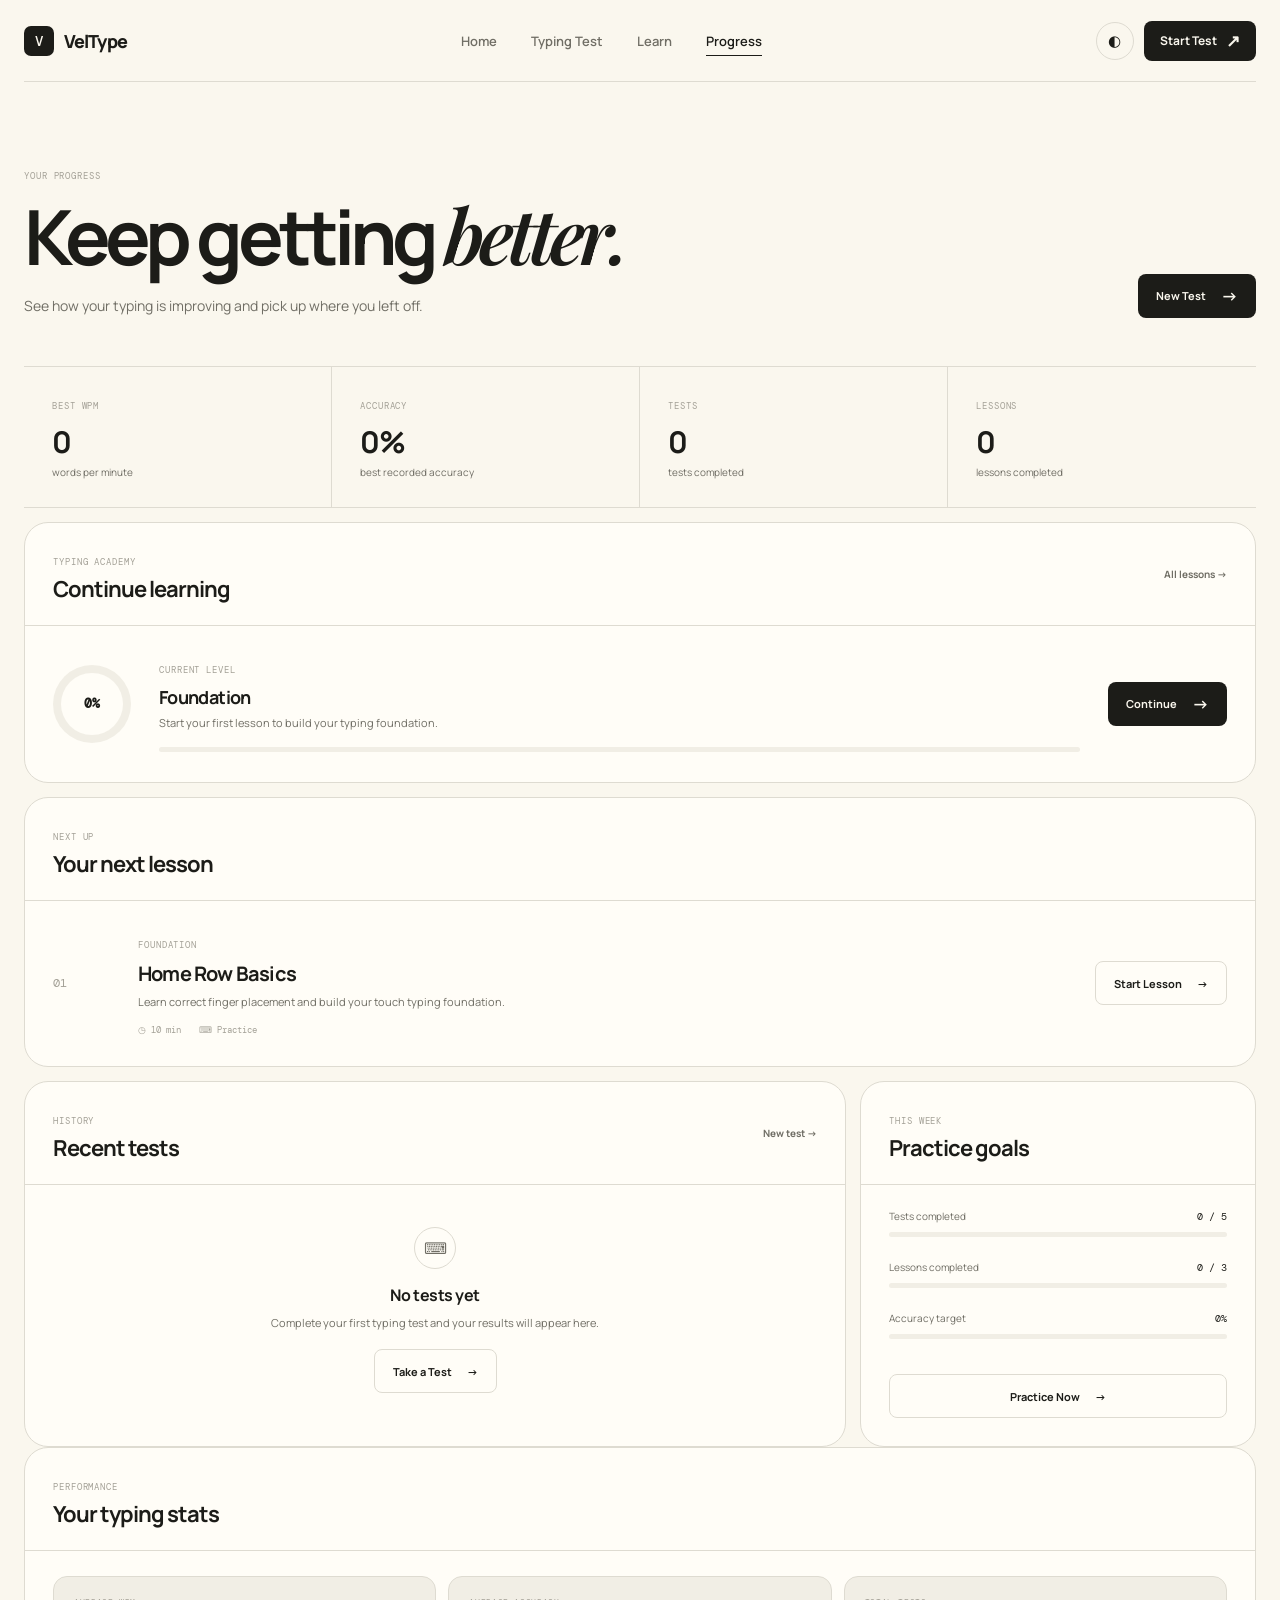
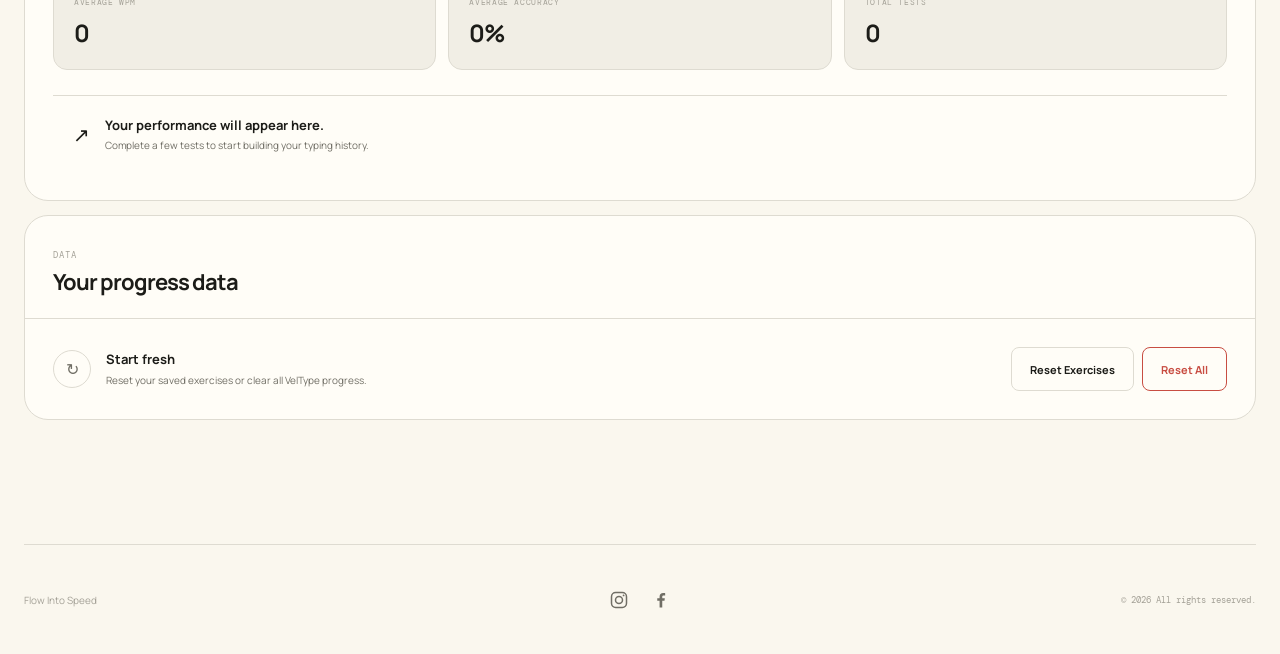
==== commit 67da4ff4: "Update dashboard.html" ====
--- a/dashboard.html
+++ b/dashboard.html
@@ -24,7 +24,7 @@
         <!-- NAVIGATION -->
         <header class="navbar">
             <a href="index.html" class="brand" aria-label="VelType home">
-                <span class="brand-mark">VT</span>
+                <span class="brand-mark">V</span>
                 <span>VelType</span>
             </a>
 
@@ -395,36 +395,30 @@
             </div>
         </div>
 
-        <!-- FOOTER -->
         <footer class="footer">
-            <div class="footer-container">
-
-                <div class="footer-brand">
-                    <a href="index.html" class="brand">
-                        <span class="brand-mark">VT</span>
-                        <span>VelType</span>
-                    </a>
-
-                    <p>Practice smarter. Type better.</p>
-                </div>
-
-                <div class="footer-links">
-                    <a href="index.html">Home</a>
-                    <a href="test.html">Typing Test</a>
-                    <a href="learn.html">Learn</a>
-                    <a href="dashboard.html">Progress</a>
-                </div>
-
-                <div class="footer-bottom">
-                    <span>© 2026 VelType</span>
-                    <span>Built with HTML, CSS & JavaScript</span>
-                </div>
-
-            </div>
-        </footer>
+        <div class="footer-brand">
+            <p>Flow Into Speed</p>
+        </div>
+        <div class="footer-socials">
+            <a href="https://www.instagram.com/veltype/" target="_blank" rel="noopener noreferrer" aria-label="VelType on Instagram">
+                <svg width="21" height="21" viewBox="0 0 24 24" fill="none" aria-hidden="true">
+                    <rect x="3" y="3" width="18" height="18" rx="5" stroke="currentColor" stroke-width="1.8"/>
+                    <circle cx="12" cy="12" r="4.2" stroke="currentColor" stroke-width="1.8"/>
+                    <circle cx="17.5" cy="6.5" r="1.1" fill="currentColor"/>
+                </svg>
+            </a>
+            <a href="https://www.facebook.com/veltype/" target="_blank" rel="noopener noreferrer" aria-label="VelType on Facebook">
+                <svg width="21" height="21" viewBox="0 0 24 24" fill="currentColor" aria-hidden="true">
+                    <path d="M13.5 21v-8h2.7l.4-3h-3.1V8.1c0-.9.3-1.6 1.7-1.6h1.8V3.8c-.3 0-1.3-.1-2.5-.1-2.5 0-4.2 1.5-4.2 4.3V10H7.5v3h2.8v8h3.2z"/>
+                </svg>
+            </a>
+        </div>
+        <div class="footer-copy">
+            © 2026 All rights reserved.
+        </div>
+    </footer>
 
     </div>
-
     <script src="js/main.js"></script>
     <script src="js/dashboard.js"></script>
 </body>
--- a/css/style.css
+++ b/css/style.css
@@ -1,19 +1,13 @@
-@import url('https://fonts.googleapis.com/css2?family=DM+Mono:wght@400;500&family=Manrope:wght@400;500;600;700;800&family=Playfair+Display:ital,wght@0,600;0,700;1,600;1,700&display=swap');
-
-/* =========================================================
-   VARIABLES
-   ========================================================= */
-
 :root {
-    --bg: #FAF7EE;
-    --surface: #FFFDF7;
-    --surface-alt: #F3F0E7;
-    --ink: #1C1C18;
-    --muted: #706E65;
-    --soft: #A4A197;
-    --border: #DEDCD2;
-    --success: #3D7658;
-    --danger: #C84D42;
+    --bg: #faf7ee;
+    --surface: #fffdf7;
+    --surface-alt: #f1eee5;
+    --ink: #1c1c18;
+    --muted: #706e65;
+    --soft: #a4a197;
+    --border: #dedbd1;
+    --success: #3d7658;
+    --danger: #c84d42;
     --max-width: 1240px;
     --radius-sm: 8px;
     --radius-md: 14px;
@@ -22,20 +16,21 @@
 }
 
 body.dark {
-    --bg: #1C1C18;
-    --surface: #25251F;
-    --surface-alt: #2C2C25;
-    --ink: #FAF7EE;
-    --muted: #B5B2A8;
-    --soft: #858279;
-    --border: #414138;
-}
-
-/* =========================================================
-   BASE
-   ========================================================= */
-
-* {
+    --bg: #191916;
+    --surface: #23231f;
+    --surface-alt: #2b2b26;
+    --ink: #faf7ee;
+    --muted: #b6b2a8;
+    --soft: #858278;
+    --border: #403f37;
+    --success: #72a989;
+    --danger: #e06a5e;
+}
+
+/* Reset */
+*,
+*::before,
+*::after {
     box-sizing: border-box;
     margin: 0;
     padding: 0;
@@ -46,11 +41,14 @@
 }
 
 body {
+    min-height: 100vh;
+    overflow-x: hidden;
     background: var(--bg);
     color: var(--ink);
     font-family: "Manrope", sans-serif;
     -webkit-font-smoothing: antialiased;
-    overflow-x: hidden;
+    text-rendering: optimizeLegibility;
+    transition: background .3s ease, color .3s ease;
 }
 
 a {
@@ -59,17 +57,26 @@
 }
 
 button {
+    color: inherit;
     font: inherit;
+    -webkit-tap-highlight-color: transparent;
+}
+
+button,
+a {
+    -webkit-tap-highlight-color: transparent;
+}
+
+::selection {
+    background: var(--ink);
+    color: var(--bg);
 }
 
 .site-shell {
     width: 100%;
 }
 
-/* =========================================================
-   NAVIGATION
-   ========================================================= */
-
+/* Navigation */
 .navbar {
     width: min(calc(100% - 48px), var(--max-width));
     height: 82px;
@@ -86,7 +93,7 @@
     gap: 10px;
     font-size: 18px;
     font-weight: 800;
-    letter-spacing: -.04em;
+    letter-spacing: -.05em;
 }
 
 .brand-mark {
@@ -94,10 +101,15 @@
     height: 30px;
     display: grid;
     place-items: center;
+    border-radius: 7px;
     background: var(--ink);
     color: var(--bg);
-    border-radius: 7px;
-    font: 14px "DM Mono", monospace;
+    font: 500 14px "DM Mono", monospace;
+    transition: transform .25s var(--ease);
+}
+
+.brand:hover .brand-mark {
+    transform: rotate(-6deg);
 }
 
 .nav-links {
@@ -107,14 +119,35 @@
 }
 
 .nav-links a {
+    position: relative;
     color: var(--muted);
     font-size: 13px;
     font-weight: 600;
-    transition: color .2s;
-}
-
-.nav-links a:hover {
+    transition: color .2s ease;
+}
+
+.nav-links a::after {
+    content: "";
+    position: absolute;
+    left: 0;
+    bottom: -6px;
+    width: 100%;
+    height: 1px;
+    background: var(--ink);
+    transform: scaleX(0);
+    transform-origin: right;
+    transition: transform .25s var(--ease);
+}
+
+.nav-links a:hover,
+.nav-links a.active {
     color: var(--ink);
+}
+
+.nav-links a:hover::after,
+.nav-links a.active::after {
+    transform: scaleX(1);
+    transform-origin: left;
 }
 
 .nav-actions {
@@ -131,46 +164,124 @@
     border: 1px solid var(--border);
     border-radius: 50%;
     background: transparent;
-    color: var(--ink);
     cursor: pointer;
-}
-
-.nav-cta {
+    transition: transform .25s var(--ease), border-color .2s ease;
+}
+
+.theme-toggle:hover {
+    transform: rotate(20deg);
+    border-color: var(--ink);
+}
+
+.theme-toggle span {
+    font-size: 15px;
+}
+
+.nav-cta,
+.button {
     display: inline-flex;
     align-items: center;
+    justify-content: center;
+    font-weight: 700;
+    transition: transform .25s var(--ease), background .25s ease, color .25s ease, border-color .25s ease;
+}
+
+.nav-cta {
+    min-height: 40px;
     gap: 9px;
-    padding: 11px 17px;
+    padding: 0 16px;
     border-radius: var(--radius-sm);
     background: var(--ink);
     color: var(--bg);
     font-size: 12px;
-    font-weight: 700;
-}
-
-.nav-cta span {
-    font-size: 16px;
+}
+
+.nav-cta:hover,
+.button:hover {
+    transform: translateY(-2px);
+}
+
+.nav-cta:hover {
+    opacity: .9;
+}
+
+.nav-cta span,
+.button-primary span:last-child,
+.button-light span:last-child {
+    font-size: 17px;
 }
 
 .menu-toggle {
     display: none;
-    background: none;
+    width: 38px;
+    height: 38px;
     border: 0;
+    background: transparent;
     cursor: pointer;
 }
 
-/* =========================================================
-   HERO
-   ========================================================= */
-
-.hero {
+.menu-toggle span {
+    display: block;
+    width: 20px;
+    height: 1px;
+    margin: 5px auto;
+    background: var(--ink);
+    transition: transform .25s ease;
+}
+
+/* Buttons */
+.button {
+    min-height: 48px;
+    gap: 20px;
+    padding: 0 20px;
+    border-radius: var(--radius-sm);
+    font-size: 12px;
+}
+
+.button-primary {
+    background: var(--ink);
+    color: var(--bg);
+}
+
+.button-primary:hover {
+    opacity: .9;
+}
+
+.button-secondary {
+    border: 1px solid var(--border);
+    background: transparent;
+}
+
+.button-secondary:hover {
+    border-color: var(--ink);
+}
+
+.button-light {
+    background: var(--bg);
+    color: var(--ink);
+}
+
+.button-light:hover {
+    background: var(--surface);
+}
+
+/* Shared Layout */
+.hero,
+.quick-proof,
+.section,
+.footer {
     width: min(calc(100% - 48px), var(--max-width));
-    min-height: 680px;
-    margin: auto;
-    display: grid;
-    grid-template-columns: .9fr 1.1fr;
-    align-items: center;
-    gap: 70px;
-    padding: 85px 0 95px;
+    margin-inline: auto;
+}
+
+.section-label,
+.eyebrow,
+.proof-intro span,
+.workflow-index,
+.feature-number {
+    color: var(--soft);
+    font: 500 9px "DM Mono", monospace;
+    letter-spacing: .1em;
 }
 
 .eyebrow {
@@ -178,10 +289,6 @@
     align-items: center;
     gap: 9px;
     margin-bottom: 24px;
-    color: var(--muted);
-    font: 500 10px "DM Mono", monospace;
-    letter-spacing: .08em;
-    text-transform: uppercase;
 }
 
 .eyebrow-dot {
@@ -191,15 +298,36 @@
     background: var(--ink);
 }
 
-.hero h1 {
+.hero-title,
+.section-heading h2,
+.cta h2,
+.showcase-copy h2 {
+    letter-spacing: -.065em;
+}
+
+/* Hero */
+.hero {
+    min-height: 680px;
+    display: grid;
+    grid-template-columns: .9fr 1.1fr;
+    align-items: center;
+    gap: 70px;
+    padding: 85px 0 95px;
+}
+
+.hero-copy {
+    position: relative;
+    z-index: 2;
+}
+
+.hero-title {
     max-width: 700px;
     font-size: clamp(60px, 7.2vw, 104px);
     line-height: .94;
-    letter-spacing: -.075em;
     font-weight: 800;
 }
 
-.hero h1 em {
+.hero-title em {
     display: block;
     margin-top: 8px;
     font: 600 italic 1em/.96 "Playfair Display", Georgia, serif;
@@ -220,39 +348,6 @@
     margin-top: 32px;
 }
 
-.button {
-    min-height: 48px;
-    display: inline-flex;
-    align-items: center;
-    justify-content: center;
-    gap: 24px;
-    padding: 0 20px;
-    border-radius: var(--radius-sm);
-    font-size: 12px;
-    font-weight: 700;
-    transition:
-    transform .25s var(--ease),
-    background .25s;
-}
-
-.button:hover {
-    transform: translateY(-2px);
-}
-
-.button-primary {
-    background: var(--ink);
-    color: var(--bg);
-}
-
-.button-primary span {
-    font-size: 18px;
-}
-
-.button-secondary {
-    border: 1px solid var(--border);
-    color: var(--ink);
-}
-
 .hero-note {
     display: flex;
     align-items: center;
@@ -270,14 +365,11 @@
 .note-divider {
     width: 1px;
     height: 12px;
-    margin: 0 4px;
+    margin-inline: 4px;
     background: var(--border);
 }
 
-/* =========================================================
-   HERO TYPING PREVIEW
-   ========================================================= */
-
+/* Typing Preview */
 .hero-visual {
     position: relative;
     min-height: 480px;
@@ -293,7 +385,13 @@
     border-radius: var(--radius-lg);
     background: var(--surface);
     box-shadow: 0 28px 80px rgba(28, 28, 24, .08);
-    transform: rotate(1.2deg);
+    transform: rotate(1deg);
+    transition: transform .5s var(--ease), box-shadow .4s ease;
+}
+
+.typing-window:hover {
+    transform: rotate(0) translateY(-4px);
+    box-shadow: 0 35px 90px rgba(28, 28, 24, .12);
 }
 
 .window-top {
@@ -330,27 +428,30 @@
 .window-stats {
     display: grid;
     grid-template-columns: repeat(3, 1fr);
-    gap: 10px;
     padding: 27px 0;
 }
 
-.window-stats div {
-    padding-right: 10px;
+.preview-stat {
+    padding-right: 15px;
     border-right: 1px solid var(--border);
 }
 
-.window-stats div:last-child {
-    border-right: 0;
-}
-
-.window-stats span {
+.preview-stat + .preview-stat {
+    padding-left: 15px;
+}
+
+.preview-stat:last-child {
+    border: 0;
+}
+
+.preview-stat span {
     display: block;
     margin-bottom: 7px;
     color: var(--soft);
     font: 9px "DM Mono", monospace;
 }
 
-.window-stats strong {
+.preview-stat strong {
     font-size: 22px;
     letter-spacing: -.04em;
 }
@@ -370,38 +471,45 @@
     color: var(--ink);
 }
 
-.demo-passage .active-word {
-    border-bottom: 2px solid var(--ink);
+.active-word {
+    position: relative;
 }
 
 .demo-cursor {
-    position: absolute;
-    left: 311px;
-    bottom: 67px;
+    display: inline-block;
     width: 2px;
-    height: 24px;
+    height: 23px;
+    margin: 0 2px -5px 1px;
     background: var(--ink);
-    animation: blink 1s infinite;
-}
-
-@keyframes blink {
+    animation: cursor-blink 1s steps(1) infinite;
+}
+
+@keyframes cursor-blink {
     50% {
         opacity: 0;
     }
 }
 
+.window-progress,
+.progress-track {
+    overflow: hidden;
+    border-radius: 99px;
+    background: var(--surface-alt);
+}
+
 .window-progress {
     height: 3px;
-    overflow: hidden;
-    border-radius: 10px;
-    background: var(--surface-alt);
-}
-
-.window-progress span {
+}
+
+.window-progress span,
+.progress-track span {
     display: block;
-    width: 73%;
     height: 100%;
     background: var(--ink);
+}
+
+.window-progress span {
+    width: 73%;
 }
 
 .floating-stat {
@@ -414,6 +522,7 @@
     border-radius: 10px;
     background: var(--bg);
     box-shadow: 0 15px 40px rgba(28, 28, 24, .08);
+    animation: float-card 4s ease-in-out infinite;
 }
 
 .floating-stat-one {
@@ -424,6 +533,7 @@
 .floating-stat-two {
     bottom: 48px;
     left: -18px;
+    animation-delay: -2s;
 }
 
 .floating-icon,
@@ -432,6 +542,7 @@
     height: 30px;
     display: grid;
     place-items: center;
+    flex-shrink: 0;
     border-radius: 50%;
     background: var(--ink);
     color: var(--bg);
@@ -453,21 +564,21 @@
     font-size: 9px;
 }
 
-/* =========================================================
-   QUICK PROOF
-   ========================================================= */
-
+@keyframes float-card {
+    50% {
+        transform: translateY(-7px);
+    }
+}
+
+/* Proof */
 .quick-proof {
-    width: min(calc(100% - 48px), var(--max-width));
-    margin: auto;
     display: grid;
     grid-template-columns: 1.4fr repeat(3, 1fr);
-    border-top: 1px solid var(--border);
-    border-bottom: 1px solid var(--border);
-}
-
-.proof-item,
-.proof-intro {
+    border-block: 1px solid var(--border);
+}
+
+.proof-intro,
+.proof-item {
     min-height: 100px;
     display: flex;
     justify-content: center;
@@ -480,13 +591,6 @@
     border-right: 0;
 }
 
-.proof-intro span,
-.section-label {
-    color: var(--soft);
-    font: 9px "DM Mono", monospace;
-    letter-spacing: .1em;
-}
-
 .proof-item strong {
     font-size: 14px;
 }
@@ -496,13 +600,8 @@
     font-size: 12px;
 }
 
-/* =========================================================
-   SECTIONS / HEADINGS
-   ========================================================= */
-
+/* Sections */
 .section {
-    width: min(calc(100% - 48px), var(--max-width));
-    margin: auto;
     padding: 105px 0;
 }
 
@@ -518,12 +617,11 @@
     margin-top: 15px;
     font-size: clamp(42px, 5vw, 70px);
     line-height: .98;
-    letter-spacing: -.065em;
 }
 
 .section-heading h2 em,
 .cta h2 em {
-    font: 600 "Playfair Display", serif;
+    font: 600 italic 1em "Playfair Display", Georgia, serif;
 }
 
 .section-heading > p {
@@ -532,10 +630,7 @@
     line-height: 1.7;
 }
 
-/* =========================================================
-   FEATURE CARDS
-   ========================================================= */
-
+/* Features */
 .feature-grid {
     display: grid;
     grid-template-columns: repeat(2, 1fr);
@@ -546,40 +641,41 @@
     position: relative;
     min-height: 320px;
     padding: 30px;
+    overflow: hidden;
     border: 1px solid var(--border);
     border-radius: var(--radius-md);
     background: var(--surface);
-    overflow: hidden;
-}
-
-/* 01 — Full-width feature */
-.feature-card.feature-large {
-    grid-column: 1 / -1;
-    min-height: 320px;
-    display: flex;
-    flex-direction: column;
-    justify-content: flex-start;
-}
-
-/* 04 — Full-width practice card */
+    transition: transform .3s var(--ease), border-color .3s ease, box-shadow .3s ease;
+}
+
+.feature-card:hover {
+    transform: translateY(-3px);
+    border-color: var(--soft);
+    box-shadow: 0 18px 50px rgba(28, 28, 24, .06);
+}
+
+.feature-large,
 .feature-wide {
     grid-column: 1 / -1;
-    min-height: 320px;
-    display: grid;
-    grid-template-columns: 1fr 1.15fr;
+}
+
+.feature-large {
+    display: flex;
+    flex-direction: column;
+}
+
+.feature-wide {
+    display: grid;
+    grid-template-columns: .8fr 1.2fr;
     align-items: center;
-    gap: 30px;
-}
-
-.feature-number {
-    color: var(--soft);
-    font: 10px "DM Mono", monospace;
+    gap: 40px;
 }
 
 .feature-icon {
     display: block;
     margin: 32px 0 17px;
     font-size: 27px;
+    line-height: 1;
 }
 
 .feature-card h3 {
@@ -595,7 +691,7 @@
     line-height: 1.7;
 }
 
-.feature-card.feature-large .mini-type-demo {
+.feature-large .mini-type-demo {
     margin-top: auto;
 }
 
@@ -611,29 +707,23 @@
 }
 
 .mini-type-demo b {
+    color: var(--danger);
     font-weight: 500;
-    color: var(--danger);
 }
 
 .mini-type-demo i {
     font-style: normal;
 }
 
-/* =========================================================
-   DECORATIVE KEYBOARD UI ONLY — NO INTERACTION
-   ========================================================= */
-
+/* Keyboard */
 .keyboard-preview {
     width: 100%;
-    max-width: 560px;
-    margin: 30px auto 0;
     display: flex;
     flex-direction: column;
     gap: 6px;
 }
 
 .keyboard-row {
-    width: 100%;
     display: flex;
     gap: 6px;
 }
@@ -649,12 +739,16 @@
     background: var(--surface);
     color: var(--muted);
     font: 500 10px "DM Mono", monospace;
-}
-
-.keyboard-preview .key-caps {
-    flex: 1.75;
-}
-
+    transition: background .2s ease, color .2s ease, transform .2s var(--ease);
+}
+
+.keyboard-preview span:hover {
+    background: var(--ink);
+    color: var(--bg);
+    transform: translateY(-2px);
+}
+
+.keyboard-preview .key-caps,
 .keyboard-preview .key-enter {
     flex: 1.75;
 }
@@ -671,10 +765,7 @@
     flex: .8;
 }
 
-/* =========================================================
-   METHOD / WORKFLOW
-   ========================================================= */
-
+/* Workflow */
 .workflow {
     padding-top: 55px;
     padding-bottom: 80px;
@@ -682,9 +773,8 @@
 }
 
 .centered {
-    display: block;
     max-width: 650px;
-    margin: 0 auto;
+    margin: 0 auto 45px;
     text-align: center;
 }
 
@@ -700,28 +790,15 @@
 .workflow-grid {
     display: grid;
     grid-template-columns: repeat(3, 1fr);
-    gap: 12px;
 }
 
 .workflow-card {
-    min-width: 0;
     padding: 28px 30px;
     border-top: 1px solid var(--border);
 }
 
-.workflow-index {
-    color: var(--soft);
-    font: 10px "DM Mono", monospace;
-}
-
-.workflow-line {
-    width: 100%;
-    height: 1px;
-    margin: 24px 0;
-    background: var(--border);
-}
-
 .workflow-card h3 {
+    margin-top: 25px;
     font-size: 28px;
     letter-spacing: -.05em;
 }
@@ -736,19 +813,19 @@
 
 .workflow-card a,
 .text-link {
+    display: inline-flex;
+    gap: 15px;
     font-size: 11px;
     font-weight: 700;
+    transition: opacity .2s ease;
 }
 
 .workflow-card a:hover,
 .text-link:hover {
-    text-decoration: underline;
-}
-
-/* =========================================================
-   SHOWCASE / DASHBOARD
-   ========================================================= */
-
+    opacity: .6;
+}
+
+/* Showcase */
 .showcase {
     padding-top: 25px;
 }
@@ -767,7 +844,6 @@
     margin: 15px 0;
     font-size: clamp(35px, 4vw, 55px);
     line-height: 1;
-    letter-spacing: -.06em;
 }
 
 .showcase-copy p {
@@ -778,28 +854,23 @@
     line-height: 1.7;
 }
 
-.text-link {
-    display: inline-flex;
-    gap: 15px;
-}
-
 .dashboard-preview {
     padding: 25px;
     border: 1px solid var(--border);
-    border-radius: 14px;
+    border-radius: var(--radius-md);
     background: var(--surface);
 }
 
 .preview-header,
 .preview-footer {
     display: flex;
+    align-items: center;
     justify-content: space-between;
-    align-items: center;
 }
 
 .preview-header > div span,
-.preview-footer span {
-    display: block;
+.preview-footer span,
+.chart-labels {
     color: var(--soft);
     font: 8px "DM Mono", monospace;
 }
@@ -818,8 +889,8 @@
 }
 
 .chart {
-    display: flex;
     height: 190px;
+    display: flex;
     margin-top: 25px;
 }
 
@@ -829,8 +900,6 @@
     flex-direction: column;
     justify-content: space-between;
     padding-bottom: 8px;
-    color: var(--soft);
-    font: 7px "DM Mono", monospace;
 }
 
 .chart-area {
@@ -854,6 +923,7 @@
     inset: 0;
     width: 100%;
     height: 100%;
+    overflow: visible;
 }
 
 .chart path {
@@ -877,10 +947,7 @@
     font-size: 14px;
 }
 
-/* =========================================================
-   CTA
-   ========================================================= */
-
+/* CTA */
 .cta {
     width: 100%;
     padding: 110px max(24px, calc((100vw - var(--max-width)) / 2));
@@ -902,30 +969,19 @@
     margin: 18px 0;
     font-size: clamp(52px, 7vw, 92px);
     line-height: .9;
-    letter-spacing: -.07em;
 }
 
 .cta p {
     max-width: 420px;
     margin: 0 auto 30px;
-    color: #A9A79E;
+    color: var(--soft);
     font-size: 13px;
     line-height: 1.7;
 }
 
-.button-light {
-    background: var(--bg);
-    color: var(--ink);
-}
-
-/* =========================================================
-   FOOTER
-   ========================================================= */
-
+/* Footer */
 .footer {
-    width: min(calc(100% - 48px), var(--max-width));
     min-height: 110px;
-    margin: auto;
     display: grid;
     grid-template-columns: 1fr auto 1fr;
     align-items: center;
@@ -933,21 +989,13 @@
     border-top: 1px solid var(--border);
 }
 
-.footer-brand {
-    display: flex;
-    flex-direction: column;
-    align-items: flex-start;
-}
-
 .footer-brand p {
-    margin-top: 7px;
     color: var(--soft);
     font-size: 10px;
 }
 
 .footer-socials {
     display: flex;
-    align-items: center;
     justify-content: center;
     gap: 18px;
 }
@@ -958,9 +1006,7 @@
     display: grid;
     place-items: center;
     color: var(--muted);
-    transition:
-        color .25s var(--ease),
-        transform .25s var(--ease);
+    transition: color .2s ease, transform .25s var(--ease);
 }
 
 .footer-socials a:hover {
@@ -971,7 +1017,6 @@
 .footer-socials svg {
     width: 20px;
     height: 20px;
-    display: block;
 }
 
 .footer-copy {
@@ -980,16 +1025,11 @@
     font: 9px "DM Mono", monospace;
 }
 
-/* =========================================================
-   TABLET
-   ========================================================= */
-
+/* Responsive */
 @media (max-width: 1000px) {
-
     .hero {
         grid-template-columns: 1fr;
-        padding-top: 70px;
-        padding-bottom: 80px;
+        padding: 70px 0 80px;
     }
 
     .hero-copy {
@@ -1000,103 +1040,115 @@
         min-height: 430px;
     }
 
+    .section-heading {
+        grid-template-columns: 1fr 280px;
+    }
+
     .showcase-card {
-        grid-template-columns: 1fr;
-        padding: 50px;
-    }
-
-    .keyboard-preview {
-        max-width: 600px;
-    }
-}
-
-/* =========================================================
-   MOBILE
-   ========================================================= */
-
-@media (max-width: 760px) {
-
-    .navbar {
-        width: calc(100% - 32px);
-        height: 70px;
-    }
-
+        gap: 40px;
+        padding: 40px;
+    }
+}
+
+@media (max-width: 800px) {
     .nav-links,
     .nav-actions {
         display: none;
     }
 
     .menu-toggle {
-        width: 38px;
-        height: 38px;
+        display: block;
+    }
+
+    .quick-proof {
+        grid-template-columns: 1fr 1fr;
+    }
+
+    .proof-intro {
+        grid-column: 1 / -1;
+        border-bottom: 1px solid var(--border);
+    }
+
+    .proof-item:nth-last-child(2) {
+        border-right: 1px solid var(--border);
+    }
+
+    .section-heading,
+    .showcase-card {
+        grid-template-columns: 1fr;
+    }
+
+    .feature-grid,
+    .workflow-grid {
+        grid-template-columns: 1fr;
+    }
+
+    .feature-large,
+    .feature-wide {
+        grid-column: auto;
+    }
+
+    .feature-wide {
         display: flex;
         flex-direction: column;
-        justify-content: center;
-        gap: 5px;
-        padding: 10px;
-    }
-
-    .menu-toggle span {
-        width: 100%;
-        height: 1px;
-        background: var(--ink);
-    }
-
-    .nav-links.mobile-open {
-        position: absolute;
-        z-index: 20;
-        top: 70px;
-        left: 16px;
-        right: 16px;
-        display: flex;
-        flex-direction: column;
-        align-items: flex-start;
+        align-items: stretch;
+    }
+
+    .showcase-card {
+        padding: 30px 20px;
+        border-radius: var(--radius-md);
+    }
+
+    .workflow-grid {
         gap: 0;
-        padding: 10px;
-        border: 1px solid var(--border);
-        border-radius: 12px;
-        background: var(--surface);
-        box-shadow: 0 20px 50px rgba(28, 28, 24, .08);
-    }
-
-    .nav-links.mobile-open a {
-        width: 100%;
-        padding: 12px;
+    }
+
+    .workflow-card {
+        padding: 25px 0;
+    }
+
+    .workflow-card p {
+        min-height: auto;
+    }
+
+    .footer {
+        width: calc(100% - 32px);
+        min-height: 140px;
+        grid-template-columns: 1fr 1fr;
+    }
+
+    .footer-socials {
+        justify-self: end;
+    }
+
+    .footer-copy {
+        grid-column: 1 / -1;
+        justify-self: start;
+        padding-bottom: 20px;
+    }
+}
+
+@media (max-width: 600px) {
+    .hero,
+    .section {
+        width: calc(100% - 32px);
     }
 
     .hero {
-        width: calc(100% - 32px);
         min-height: auto;
-        padding: 55px 0 65px;
-        gap: 45px;
-    }
-
-    .hero h1 {
-        font-size: clamp(52px, 14.5vw, 80px);
-        line-height: .9;
-    }
-
-    .hero h1 em {
-        margin-top: 6px;
-        line-height: .94;
+        padding: 55px 0 70px;
+    }
+
+    .hero-title {
+        font-size: clamp(52px, 15vw, 72px);
     }
 
     .hero-description {
         margin-top: 24px;
         font-size: 14px;
-        line-height: 1.65;
     }
 
     .hero-actions {
-        flex-direction: column;
-        margin-top: 28px;
-    }
-   
-    .button {
-        width: 100%;
-    }
-
-    .hero-note {
         flex-wrap: wrap;
     }
 
@@ -1105,132 +1157,60 @@
     }
 
     .typing-window {
-        width: 100%;
-        padding: 0 18px 20px;
-        transform: none;
-    }
-
-    .window-top {
-        height: 52px;
-    }
-
-    .window-stats {
-        padding: 22px 0;
-    }
-
-    .window-stats strong {
-        font-size: 19px;
-    }
-
-    .demo-passage {
-        min-height: 145px;
-        padding: 20px 0;
-        font-size: 14px;
-        line-height: 1.8;
-    }
-
-    .demo-cursor {
-        left: 190px;
-        bottom: 58px;
-    }
-
-    .floating-stat-one {
-        right: 0;
-    }
-
-    .floating-stat-two {
-        left: 0;
+        padding-inline: 18px;
+    }
+
+    .floating-stat {
+        display: none;
     }
 
     .quick-proof {
         width: calc(100% - 32px);
-        grid-template-columns: 1fr 1fr;
-    }
-
-    .proof-intro {
-        grid-column: span 2;
-        min-height: 65px;
-    }
-
-    .proof-item {
-        min-height: 80px;
-        border-top: 1px solid var(--border);
     }
 
     .section {
-        width: calc(100% - 32px);
-        padding: 80px 0;
+        padding: 75px 0;
     }
 
     .section-heading {
         display: block;
+        margin-bottom: 32px;
     }
 
     .section-heading > p {
-        margin-top: 25px;
-    }
-
-    .feature-grid {
-        grid-template-columns: 1fr;
-    }
-
-    .feature-card,
-    .feature-card.feature-large,
-    .feature-wide {
-        grid-column: auto;
-        min-height: 320px;
-    }
-
-    .feature-card.feature-large {
-        justify-content: flex-start;
-    }
-
-    .feature-wide {
-        display: block;
+        margin-top: 20px;
+        font-size: 13px;
+    }
+
+    .feature-card {
+        min-height: 280px;
+        padding: 24px;
+    }
+
+    .keyboard-row {
+        gap: 3px;
     }
 
     .keyboard-preview {
-        width: 100%;
-        max-width: none;
-        margin-top: 30px;
-        gap: 4px;
-    }
-
-    .keyboard-row {
-        gap: 4px;
+        gap: 3px;
     }
 
     .keyboard-preview span {
-        height: 34px;
-        border-radius: 6px;
-        font-size: 8px;
+        height: 30px;
+        border-radius: 5px;
+        font-size: 7px;
     }
 
     .workflow {
-        padding-top: 50px;
-        padding-bottom: 70px;
-    }
-
-    .workflow-grid {
-        grid-template-columns: 1fr;
-        gap: 0;
-    }
-
-    .workflow-card {
-        padding: 24px 0;
-    }
-
-    .workflow-card p {
-        min-height: auto;
-        max-width: 400px;
+        padding-top: 45px;
+    }
+
+    .centered {
+        margin-bottom: 30px;
     }
 
     .showcase {
-        padding-top: 20px;
-    }
-
-    .showcase-card {
-        padding: 30px 22px;
+        padding-top: 0;
     }
 
     .dashboard-preview {
@@ -1238,52 +1218,102 @@
     }
 
     .chart {
-        height: 150px;
-        margin-top: 20px;
-    }
-
-    .preview-footer {
-        gap: 10px;
-    }
-
-    .preview-footer strong {
-        font-size: 10px;
+        height: 160px;
     }
 
     .cta {
-        padding: 75px 16px;
+        padding: 80px 16px;
     }
 
     .cta h2 {
-        margin: 16px 0;
-        font-size: clamp(48px, 13vw, 68px);
+        font-size: clamp(48px, 13vw, 72px);
     }
 
     .cta p {
-        margin-bottom: 25px;
         font-size: 12px;
-        line-height: 1.65;
+    }
+}
+
+@media (max-width: 420px) {
+    .hero-actions,
+    .hero-note {
+        align-items: flex-start;
+        flex-direction: column;
+    }
+
+    .hero-actions .button {
+        width: 100%;
+    }
+
+    .hero-note {
+        gap: 6px;
+    }
+
+    .quick-proof {
+        grid-template-columns: 1fr;
+    }
+
+    .proof-intro,
+    .proof-item {
+        grid-column: auto;
+        border-right: 0;
+        border-bottom: 1px solid var(--border);
+    }
+
+    .proof-item:last-child {
+        border-bottom: 0;
+    }
+
+    .window-stats {
+        padding: 20px 0;
+    }
+
+    .preview-stat {
+        padding-right: 8px;
+    }
+
+    .preview-stat + .preview-stat {
+        padding-left: 8px;
+    }
+
+    .demo-passage {
+        font-size: 16px;
     }
 
     .footer {
-        width: calc(100% - 32px);
-        min-height: 0;
         grid-template-columns: 1fr;
-        gap: 20px;
-        padding: 28px 0;
-    }
-
-    .footer-brand {
-        align-items: flex-start;
-    }
-
-    .footer-socials {
-        justify-content: flex-start;
-        gap: 16px;
-    }
-
+        gap: 15px;
+        padding: 25px 0;
+    }
+
+    .footer-socials,
     .footer-copy {
         justify-self: start;
-        order: 3;
-    }
-       }
+    }
+
+    .footer-copy {
+        grid-column: auto;
+        padding: 0;
+    }
+}
+
+/* Accessibility */
+:focus-visible {
+    outline: 2px solid var(--ink);
+    outline-offset: 4px;
+}
+
+@media (prefers-reduced-motion: reduce) {
+    html {
+        scroll-behavior: auto;
+    }
+
+    *,
+    *::before,
+    *::after {
+        animation-duration: .01ms !important;
+        animation-iteration-count: 1 !important;
+        transition-duration: .01ms !important;
+    }
+        }
+    
--- a/css/dashboard.css
+++ b/css/dashboard.css
@@ -1,561 +1,702 @@
 /* ========================================
-   VELTYPE — DASHBOARD
-   Uses the global VelType theme variables.
+   VELTYPE — DASHBOARD V1
    ======================================== */
 
 .dashboard-page {
-    background:var(--bg);
+    background: var(--bg);
 }
 
 .dashboard-main {
-    padding:70px 0 100px;
-}
-
-/* ========================================
-   DASHBOARD HEADER
-   ======================================== */
-
-.dashboard-welcome {
-    display:flex;
-    align-items:flex-end;
-    justify-content:space-between;
-    gap:30px;
-    margin-bottom:45px;
-}
-
-.dashboard-welcome h1 {
-    margin:8px 0 10px;
-    font-size:clamp(2.3rem,5vw,4rem);
-    line-height:1;
-    letter-spacing:-.05em;
-}
-
-.dashboard-welcome p {
-    max-width:500px;
-    color:var(--muted);
-    font-size:.9rem;
-}
-
-/* ========================================
-   BUTTONS
-   ======================================== */
-
-.dashboard-main .btn {
-    display:inline-flex;
-    align-items:center;
-    justify-content:center;
-    gap:10px;
-    min-height:44px;
-    padding:0 20px;
-    border-radius:var(--radius-sm);
-    font-size:.72rem;
-    font-weight:700;
-    text-decoration:none;
-    transition:
-        transform .25s var(--ease),
-        background .25s,
-        border-color .25s;
-}
-
-.dashboard-main .btn:hover {
-    transform:translateY(-2px);
-}
-
-.dashboard-main .btn-primary {
-    border:1px solid var(--ink);
-    background:var(--ink);
-    color:var(--bg);
-}
-
-.dashboard-main .btn-primary:hover {
-    background:var(--muted);
-}
-
-.dashboard-main .btn-outline {
-    border:1px solid var(--border);
-    background:transparent;
-    color:var(--ink);
-}
-
-.dashboard-main .btn-outline:hover {
-    border-color:var(--soft);
-    background:var(--surface-alt);
-}
-
-/* ========================================
-   OVERVIEW
-   ======================================== */
-
-.overview-grid {
-    display:grid;
-    grid-template-columns:repeat(3,1fr);
-    gap:12px;
-    margin-bottom:14px;
-}
-
-.overview-card {
-    padding:24px;
-    border:1px solid var(--border);
-    border-radius:var(--radius-lg);
-    background:var(--surface);
-}
-
-.overview-card span {
-    display:block;
-    color:var(--muted);
-    font:10px "DM Mono",monospace;
-    text-transform:uppercase;
-    letter-spacing:.08em;
-}
-
-.overview-card strong {
-    display:block;
-    margin-top:7px;
-    font-size:2rem;
-    line-height:1;
-    letter-spacing:-.04em;
-}
-
-.overview-card small {
-    display:block;
-    margin-top:7px;
-    color:var(--muted);
-    font-size:.65rem;
-}
-
-.overview-icon {
-    display:none !important;
-}
-
-/* ========================================
-   DASHBOARD SECTIONS
-   ======================================== */
-
-.dashboard-section {
-    overflow:hidden;
-    margin-bottom:14px;
-    border:1px solid var(--border);
-    border-radius:var(--radius-lg);
-    background:var(--surface);
-}
-
-.dashboard-section-header {
-    display:flex;
-    align-items:center;
-    justify-content:space-between;
-    gap:20px;
-    padding:25px 28px;
-    border-bottom:1px solid var(--border);
-}
-
-.dashboard-section-header h2 {
-    margin-top:6px;
-    font-size:1.5rem;
-    line-height:1.1;
-    letter-spacing:-.035em;
-}
-
-.dashboard-section-header a {
-    color:var(--soft);
-    font-size:.7rem;
-    font-weight:700;
-}
-
-.dashboard-section-header a:hover {
-    color:var(--ink);
-}
-
-.dashboard-section .section-label {
-    color:var(--soft);
-    font:9px "DM Mono",monospace;
-    text-transform:uppercase;
-    letter-spacing:.1em;
-}
-
-/* ========================================
-   PERFORMANCE
-   ======================================== */
-
-.performance-section {
-    margin-bottom:14px;
-}
-
-.performance-card {
-    padding:28px;
-}
-
-.chart-summary {
-    display:grid;
-    grid-template-columns:repeat(3,1fr);
-    gap:15px;
-    margin-bottom:25px;
-}
-
-.chart-summary > div {
-    padding:18px;
-    border:1px solid var(--border);
-    border-radius:var(--radius-md);
-    background:var(--surface-alt);
-}
-
-.chart-summary span {
-    display:block;
-    margin-bottom:7px;
-    color:var(--muted);
-    font:9px "DM Mono",monospace;
-    text-transform:uppercase;
-    letter-spacing:.06em;
-}
-
-.chart-summary strong {
-    font-size:1.2rem;
-}
-
-.dashboard-chart {
-    display:none;
-}
-
-.chart-labels {
-    display:none;
-}
-
-/* ========================================
-   LOWER GRID
-   ======================================== */
-
-.dashboard-grid {
-    display:grid;
-    grid-template-columns:1.3fr .7fr;
-    gap:14px;
-    margin-bottom:14px;
-}
-
-.dashboard-grid .dashboard-section {
-    margin-bottom:0;
-}
-
-/* ========================================
-   RECENT TESTS
-   ======================================== */
+    padding: 80px 0 110px;
+}
+
+.dashboard-container {
+    width: min(calc(100% - 48px), var(--max-width));
+    margin: 0 auto;
+}
+
+/* ===== HEADER ===== */
+
+.dashboard-header {
+    display: flex;
+    align-items: flex-end;
+    justify-content: space-between;
+    gap: 40px;
+    margin-bottom: 48px;
+}
+
+.dashboard-header h1 {
+    margin-top: 14px;
+    font-size: clamp(48px, 6vw, 76px);
+    line-height: .95;
+    letter-spacing: -.07em;
+}
+
+.dashboard-header h1 em {
+    font: 600 italic 1em/.95 "Playfair Display", Georgia, serif;
+}
+
+.dashboard-header p {
+    max-width: 480px;
+    margin-top: 22px;
+    color: var(--muted);
+    font-size: 14px;
+    line-height: 1.7;
+}
+
+/* ===== BUTTONS ===== */
+
+.dashboard-button {
+    min-height: 44px;
+    display: inline-flex;
+    align-items: center;
+    justify-content: center;
+    gap: 15px;
+    padding: 0 18px;
+    border-radius: 8px;
+    font-size: 11px;
+    font-weight: 700;
+    text-decoration: none;
+    white-space: nowrap;
+    transition: background .2s ease, border-color .2s ease;
+}
+
+.button-primary {
+    background: var(--ink);
+    color: var(--bg);
+}
+
+.button-primary:hover {
+    opacity: .88;
+}
+
+.button-secondary {
+    border: 1px solid var(--border);
+    background: transparent;
+    color: var(--ink);
+}
+
+.button-secondary:hover {
+    background: var(--surface-alt);
+}
+
+.button-danger {
+    border: 1px solid var(--danger);
+    background: transparent;
+    color: var(--danger);
+}
+
+.button-danger:hover {
+    background: var(--danger);
+    color: #fff;
+}
+
+/* ===== STATS ===== */
+
+.stats-grid {
+    display: grid;
+    grid-template-columns: repeat(4, 1fr);
+    border-top: 1px solid var(--border);
+    border-bottom: 1px solid var(--border);
+    margin-bottom: 14px;
+}
+
+.stat-card {
+    min-height: 140px;
+    padding: 25px 28px;
+    border-right: 1px solid var(--border);
+}
+
+.stat-card:last-child {
+    border-right: 0;
+}
+
+.stat-label,
+.section-label,
+.eyebrow-small {
+    color: var(--soft);
+    font: 9px "DM Mono", monospace;
+    letter-spacing: .1em;
+}
+
+.stat-card strong {
+    display: block;
+    margin-top: 13px;
+    font-size: 30px;
+    line-height: 1;
+    letter-spacing: -.05em;
+}
+
+.stat-card small {
+    display: block;
+    margin-top: 8px;
+    color: var(--muted);
+    font-size: 10px;
+}
+
+/* ===== CARD ===== */
+
+.dashboard-card {
+    margin-bottom: 14px;
+    overflow: hidden;
+    border: 1px solid var(--border);
+    border-radius: var(--radius-lg);
+    background: var(--surface);
+}
+
+.card-header {
+    display: flex;
+    align-items: center;
+    justify-content: space-between;
+    gap: 20px;
+    padding: 25px 28px;
+    border-bottom: 1px solid var(--border);
+}
+
+.card-header h2 {
+    margin-top: 8px;
+    font-size: 22px;
+    line-height: 1;
+    letter-spacing: -.045em;
+}
+
+.card-link {
+    color: var(--muted);
+    font-size: 10px;
+    font-weight: 700;
+}
+
+.card-link:hover {
+    color: var(--ink);
+}
+
+/* ===== LEARNING ===== */
+
+.learning-content {
+    display: grid;
+    grid-template-columns: auto 1fr auto;
+    align-items: center;
+    gap: 28px;
+    padding: 30px 28px;
+}
+
+.academy-ring {
+    width: 78px;
+    height: 78px;
+    display: grid;
+    place-items: center;
+    border-radius: 50%;
+    background: conic-gradient(
+        var(--ink) 0,
+        var(--ink) 0%,
+        var(--surface-alt) 0
+    );
+}
+
+.academy-ring span {
+    width: 62px;
+    height: 62px;
+    display: grid;
+    place-items: center;
+    border-radius: 50%;
+    background: var(--surface);
+    font: 700 13px "DM Mono", monospace;
+}
+
+.learning-copy h3 {
+    margin: 7px 0 5px;
+    font-size: 18px;
+    letter-spacing: -.035em;
+}
+
+.learning-copy p {
+    max-width: 500px;
+    margin-bottom: 15px;
+    color: var(--muted);
+    font-size: 11px;
+    line-height: 1.6;
+}
+
+/* ===== PROGRESS ===== */
+
+.progress-track {
+    width: 100%;
+    height: 5px;
+    overflow: hidden;
+    border-radius: 20px;
+    background: var(--surface-alt);
+}
+
+.progress-track span {
+    display: block;
+    width: 0;
+    height: 100%;
+    border-radius: inherit;
+    background: var(--ink);
+    transition: width .4s ease;
+}
+
+/* ===== LESSON ===== */
+
+.lesson-content {
+    display: grid;
+    grid-template-columns: 60px 1fr auto;
+    align-items: center;
+    gap: 25px;
+    padding: 30px 28px;
+}
+
+.lesson-number {
+    color: var(--soft);
+    font: 12px "DM Mono", monospace;
+}
+
+.lesson-info h3 {
+    margin: 7px 0 6px;
+    font-size: 20px;
+    letter-spacing: -.04em;
+}
+
+.lesson-info p {
+    max-width: 600px;
+    color: var(--muted);
+    font-size: 11px;
+    line-height: 1.6;
+}
+
+.lesson-details {
+    display: flex;
+    gap: 18px;
+    margin-top: 14px;
+    color: var(--soft);
+    font: 9px "DM Mono", monospace;
+}
+
+/* ===== COLUMNS ===== */
+
+.dashboard-columns {
+    display: grid;
+    grid-template-columns: 1.35fr .65fr;
+    gap: 14px;
+}
+
+.dashboard-columns .dashboard-card {
+    margin-bottom: 0;
+}
+
+/* ===== RECENT TESTS ===== */
 
 .test-history {
-    padding:0 28px;
-}
-
-.history-row {
-    display:grid;
-    grid-template-columns:1.5fr .6fr .8fr .7fr;
-    align-items:center;
-    gap:15px;
-    min-height:58px;
-    border-bottom:1px solid var(--border);
-    font-size:.72rem;
-}
-
-.history-row:last-child {
-    border-bottom:0;
-}
-
-.history-head {
-    min-height:45px;
-    color:var(--muted);
-    font:9px "DM Mono",monospace;
-    text-transform:uppercase;
-    letter-spacing:.05em;
-}
-
-.history-row strong {
-    font-size:.8rem;
-}
-
-.history-row time {
-    color:var(--muted);
-}
-
-.history-row > span:nth-child(3) {
-    color:var(--success);
-}
-
-/* ========================================
-   EMPTY STATE
-   ======================================== */
+    min-height: 250px;
+}
 
 .empty-state {
-    padding:45px 28px;
-    text-align:center;
-}
-
-.empty-state i {
-    display:block;
-    margin-bottom:14px;
-    color:var(--muted);
-    font-size:1.4rem;
+    min-height: 250px;
+    display: flex;
+    flex-direction: column;
+    align-items: center;
+    justify-content: center;
+    padding: 30px;
+    text-align: center;
+}
+
+.empty-mark {
+    width: 42px;
+    height: 42px;
+    display: grid;
+    place-items: center;
+    margin-bottom: 15px;
+    border: 1px solid var(--border);
+    border-radius: 50%;
+    color: var(--muted);
+}
+
+.empty-state h3 {
+    font-size: 16px;
+    letter-spacing: -.03em;
 }
 
 .empty-state p {
-    max-width:420px;
-    margin:0 auto;
-    color:var(--muted);
-    font-size:.78rem;
-    line-height:1.7;
-}
-
-/* ========================================
-   GOALS
-   ======================================== */
-
-.goals-section {
-    padding-bottom:25px;
+    max-width: 330px;
+    margin: 8px 0 18px;
+    color: var(--muted);
+    font-size: 11px;
+    line-height: 1.6;
+}
+
+/* ===== GOALS ===== */
+
+.goal-list {
+    padding: 24px 28px 8px;
 }
 
 .goal {
-    padding:20px 28px 0;
-}
-
-.goal-top {
-    display:flex;
-    align-items:center;
-    justify-content:space-between;
-    gap:15px;
-    margin-bottom:9px;
-    color:var(--muted);
-    font-size:.7rem;
-}
-
-.goal-top strong {
-    color:var(--ink);
-    font:10px "DM Mono",monospace;
-}
-
-.progress-bar {
-    width:100%;
-    height:6px;
-    overflow:hidden;
-    border-radius:20px;
-    background:var(--surface-alt);
-}
-
-.progress-bar span {
-    display:block;
-    width:0;
-    height:100%;
-    border-radius:inherit;
-    background:var(--ink);
-    transition:width .5s ease;
-}
-
-.goal-button {
-    width:calc(100% - 56px);
-    margin:25px 28px 0;
-}
-
-/* ========================================
-   LEARNING PROGRESS
-   ======================================== */
-
-.learning-progress {
-    margin-bottom:14px;
-}
-
-.academy-progress {
-    display:grid;
-    grid-template-columns:auto 1fr auto;
-    align-items:center;
-    gap:25px;
-    padding:28px;
-}
-
-.academy-circle {
-    width:82px;
-    height:82px;
-    display:grid;
-    place-items:center;
-    border-radius:50%;
-    background:conic-gradient(
-        var(--ink) 0 0%,
-        var(--surface-alt) 0 100%
-    );
-}
-
-.academy-circle span {
-    width:66px;
-    height:66px;
-    display:grid;
-    place-items:center;
-    border-radius:50%;
-    background:var(--surface);
-    font-size:.9rem;
-    font-weight:700;
-}
-
-.academy-info h3 {
-    margin-bottom:5px;
-    font-size:.95rem;
-}
-
-.academy-info p {
-    margin-bottom:12px;
-    color:var(--muted);
-    font-size:.7rem;
-}
-
-/* ========================================
-   RESPONSIVE — TABLET
-   ======================================== */
-
-@media (max-width:900px) {
-
+    margin-bottom: 23px;
+}
+
+.goal-header {
+    display: flex;
+    align-items: center;
+    justify-content: space-between;
+    gap: 15px;
+    margin-bottom: 9px;
+    color: var(--muted);
+    font-size: 10px;
+}
+
+.goal-header strong {
+    color: var(--ink);
+    font: 10px "DM Mono", monospace;
+}
+
+.full-button {
+    width: calc(100% - 56px);
+    margin: 4px 28px 28px;
+}
+
+/* ===== PERFORMANCE ===== */
+
+.performance-summary {
+    display: grid;
+    grid-template-columns: repeat(3, 1fr);
+    gap: 12px;
+    padding: 25px 28px;
+}
+
+.performance-summary > div {
+    padding: 20px;
+    border: 1px solid var(--border);
+    border-radius: var(--radius-md);
+    background: var(--surface-alt);
+}
+
+.performance-summary span {
+    display: block;
+    color: var(--soft);
+    font: 8px "DM Mono", monospace;
+    letter-spacing: .08em;
+}
+
+.performance-summary strong {
+    display: block;
+    margin-top: 9px;
+    font-size: 24px;
+    letter-spacing: -.04em;
+}
+
+.performance-message {
+    display: flex;
+    align-items: center;
+    gap: 15px;
+    margin: 0 28px 28px;
+    padding: 20px;
+    border-top: 1px solid var(--border);
+}
+
+.performance-message > span {
+    font-size: 20px;
+}
+
+.performance-message h3 {
+    font-size: 13px;
+}
+
+.performance-message p {
+    margin-top: 4px;
+    color: var(--muted);
+    font-size: 10px;
+}
+
+/* ===== DATA ===== */
+
+.data-content {
+    display: flex;
+    align-items: center;
+    justify-content: space-between;
+    gap: 30px;
+    padding: 28px;
+}
+
+.data-content > div:first-child {
+    display: flex;
+    align-items: center;
+    gap: 15px;
+}
+
+.data-symbol {
+    width: 38px;
+    height: 38px;
+    display: grid;
+    place-items: center;
+    border: 1px solid var(--border);
+    border-radius: 50%;
+    color: var(--muted);
+}
+
+.data-content h3 {
+    font-size: 13px;
+}
+
+.data-content p {
+    max-width: 550px;
+    margin-top: 4px;
+    color: var(--muted);
+    font-size: 10px;
+    line-height: 1.6;
+}
+
+.data-actions {
+    display: flex;
+    gap: 8px;
+}
+
+/* ===== MODAL ===== */
+
+.reset-modal[hidden] {
+    display: none;
+}
+
+.reset-modal {
+    position: fixed;
+    inset: 0;
+    z-index: 100;
+    display: grid;
+    place-items: center;
+    padding: 20px;
+}
+
+.reset-modal-backdrop {
+    position: absolute;
+    inset: 0;
+    background: rgba(0, 0, 0, .45);
+}
+
+.reset-modal-content {
+    position: relative;
+    width: min(100%, 420px);
+    padding: 30px;
+    border: 1px solid var(--border);
+    border-radius: var(--radius-lg);
+    background: var(--surface);
+    box-shadow: 0 30px 80px rgba(0, 0, 0, .2);
+}
+
+.reset-modal-icon {
+    width: 34px;
+    height: 34px;
+    display: grid;
+    place-items: center;
+    margin-bottom: 18px;
+    border: 1px solid var(--danger);
+    border-radius: 50%;
+    color: var(--danger);
+}
+
+.reset-modal-content h2 {
+    font-size: 24px;
+    letter-spacing: -.05em;
+}
+
+.reset-modal-content p {
+    margin: 10px 0 25px;
+    color: var(--muted);
+    font-size: 12px;
+    line-height: 1.7;
+}
+
+.reset-modal-actions {
+    display: flex;
+    justify-content: flex-end;
+    gap: 8px;
+}
+
+/* ===== RESPONSIVE ===== */
+
+@media (max-width: 900px) {
     .dashboard-main {
-        padding:45px 0 75px;
-    }
-
-    .dashboard-welcome {
-        align-items:flex-start;
-        flex-direction:column;
-        gap:20px;
-        margin-bottom:30px;
-    }
-
-    .dashboard-welcome .btn {
-        width:100%;
-    }
-
-    .dashboard-grid {
-        grid-template-columns:1fr;
-    }
-
-    .dashboard-grid .dashboard-section {
-        margin-bottom:14px;
-    }
-
-    .academy-progress {
-        grid-template-columns:auto 1fr;
-    }
-
-    .academy-progress .btn {
-        grid-column:1 / -1;
-        width:100%;
-    }
-}
-
-/* ========================================
-   RESPONSIVE — MOBILE
-   ======================================== */
-
-@media (max-width:650px) {
-
+        padding: 60px 0 80px;
+    }
+
+    .dashboard-header {
+        align-items: flex-start;
+        flex-direction: column;
+        margin-bottom: 35px;
+    }
+
+    .dashboard-header .dashboard-button {
+        width: auto;
+    }
+
+    .stats-grid {
+        grid-template-columns: repeat(2, 1fr);
+    }
+
+    .stat-card:nth-child(2) {
+        border-right: 0;
+    }
+
+    .stat-card:nth-child(3),
+    .stat-card:nth-child(4) {
+        border-top: 1px solid var(--border);
+    }
+
+    .dashboard-columns {
+        grid-template-columns: 1fr;
+    }
+
+    .dashboard-columns .dashboard-card {
+        margin-bottom: 14px;
+    }
+
+    .learning-content {
+        grid-template-columns: auto 1fr;
+    }
+
+    .learning-content .dashboard-button {
+        grid-column: 1 / -1;
+        width: 100%;
+    }
+
+    .data-content {
+        align-items: flex-start;
+        flex-direction: column;
+    }
+}
+
+@media (max-width: 650px) {
     .dashboard-main {
-        padding:30px 0 60px;
-    }
-
-    .dashboard-welcome h1 {
-        font-size:2.35rem;
-    }
-
-    .dashboard-welcome p {
-        font-size:.78rem;
-    }
-
-    .overview-grid {
-        grid-template-columns:1fr;
-    }
-
-    .overview-card {
-        padding:20px;
-    }
-
-    .overview-card strong {
-        font-size:1.7rem;
-    }
-
-    .dashboard-section-header {
-        align-items:flex-start;
-        flex-direction:column;
-        gap:10px;
-        padding:22px 20px;
-    }
-
-    .dashboard-section-header h2 {
-        font-size:1.35rem;
-    }
-
-    .performance-card {
-        padding:20px;
-    }
-
-    .chart-summary {
-        grid-template-columns:1fr;
-        gap:8px;
-    }
-
-    .chart-summary > div {
-        display:flex;
-        align-items:center;
-        justify-content:space-between;
-        padding:14px 16px;
-    }
-
-    .chart-summary span {
-        margin:0;
-    }
-
-    .test-history {
-        padding:0 20px;
-    }
-
-    .history-row {
-        grid-template-columns:1fr auto;
-        gap:5px;
-        padding:14px 0;
-    }
-
-    .history-head {
-        display:none;
-    }
-
-    .history-row > span:nth-child(2) {
-        grid-column:2;
-        grid-row:1;
-    }
-
-    .history-row > span:nth-child(3) {
-        grid-column:1;
-        grid-row:2;
-        font-size:.65rem;
-    }
-
-    .history-row time {
-        grid-column:2;
-        grid-row:2;
-        text-align:right;
-        font-size:.62rem;
-    }
-
-    .empty-state {
-        padding:35px 20px;
-    }
-
-    .goal {
-        padding:18px 20px 0;
-    }
-
-    .goal-button {
-        width:calc(100% - 40px);
-        margin:22px 20px 0;
-    }
-
-    .academy-progress {
-        grid-template-columns:1fr;
-        text-align:center;
-        justify-items:center;
-        padding:25px 20px;
-    }
-
-    .academy-info {
-        width:100%;
-    }
-
-    .academy-progress .btn {
-        width:100%;
-    }
-}
+        padding: 45px 0 65px;
+    }
+
+    .dashboard-container {
+        width: calc(100% - 32px);
+    }
+
+    .dashboard-header h1 {
+        font-size: 48px;
+    }
+
+    .dashboard-header p {
+        font-size: 12px;
+    }
+
+    .dashboard-header .dashboard-button {
+        width: 100%;
+    }
+
+    .stats-grid {
+        grid-template-columns: 1fr 1fr;
+    }
+
+    .stat-card {
+        min-height: 115px;
+        padding: 20px;
+    }
+
+    .stat-card strong {
+        font-size: 25px;
+    }
+
+    .card-header {
+        align-items: flex-start;
+        flex-direction: column;
+        gap: 10px;
+        padding: 21px 20px;
+    }
+
+    .card-header h2 {
+        font-size: 20px;
+    }
+
+    .learning-content {
+        grid-template-columns: 1fr;
+        justify-items: center;
+        padding: 25px 20px;
+        text-align: center;
+    }
+
+    .learning-copy {
+        width: 100%;
+    }
+
+    .learning-copy p {
+        margin-right: auto;
+        margin-left: auto;
+    }
+
+    .lesson-content {
+        grid-template-columns: 1fr;
+        gap: 14px;
+        padding: 25px 20px;
+    }
+
+    .lesson-number {
+        display: none;
+    }
+
+    .lesson-content .dashboard-button {
+        width: 100%;
+    }
+
+    .performance-summary {
+        grid-template-columns: 1fr;
+        padding: 20px;
+    }
+
+    .performance-summary > div {
+        display: flex;
+        align-items: center;
+        justify-content: space-between;
+        padding: 14px 16px;
+    }
+
+    .performance-summary strong {
+        margin: 0;
+        font-size: 20px;
+    }
+
+    .performance-message {
+        margin: 0 20px 20px;
+        padding: 18px 0;
+    }
+
+    .data-content {
+        padding: 22px 20px;
+    }
+
+    .data-actions {
+        width: 100%;
+        flex-direction: column;
+    }
+
+    .data-actions .dashboard-button {
+        width: 100%;
+    }
+
+    .reset-modal-actions {
+        flex-direction: column;
+    }
+
+    .reset-modal-actions .dashboard-button {
+        width: 100%;
+    }
+}
+
+@media (max-width: 400px) {
+    .dashboard-header h1 {
+        font-size: 42px;
+    }
+
+    .stats-grid {
+        grid-template-columns: 1fr;
+    }
+
+    .stat-card {
+        border-right: 0;
+        border-bottom: 1px solid var(--border);
+    }
+
+    .stat-card:last-child {
+        border-bottom: 0;
+    }
+   }
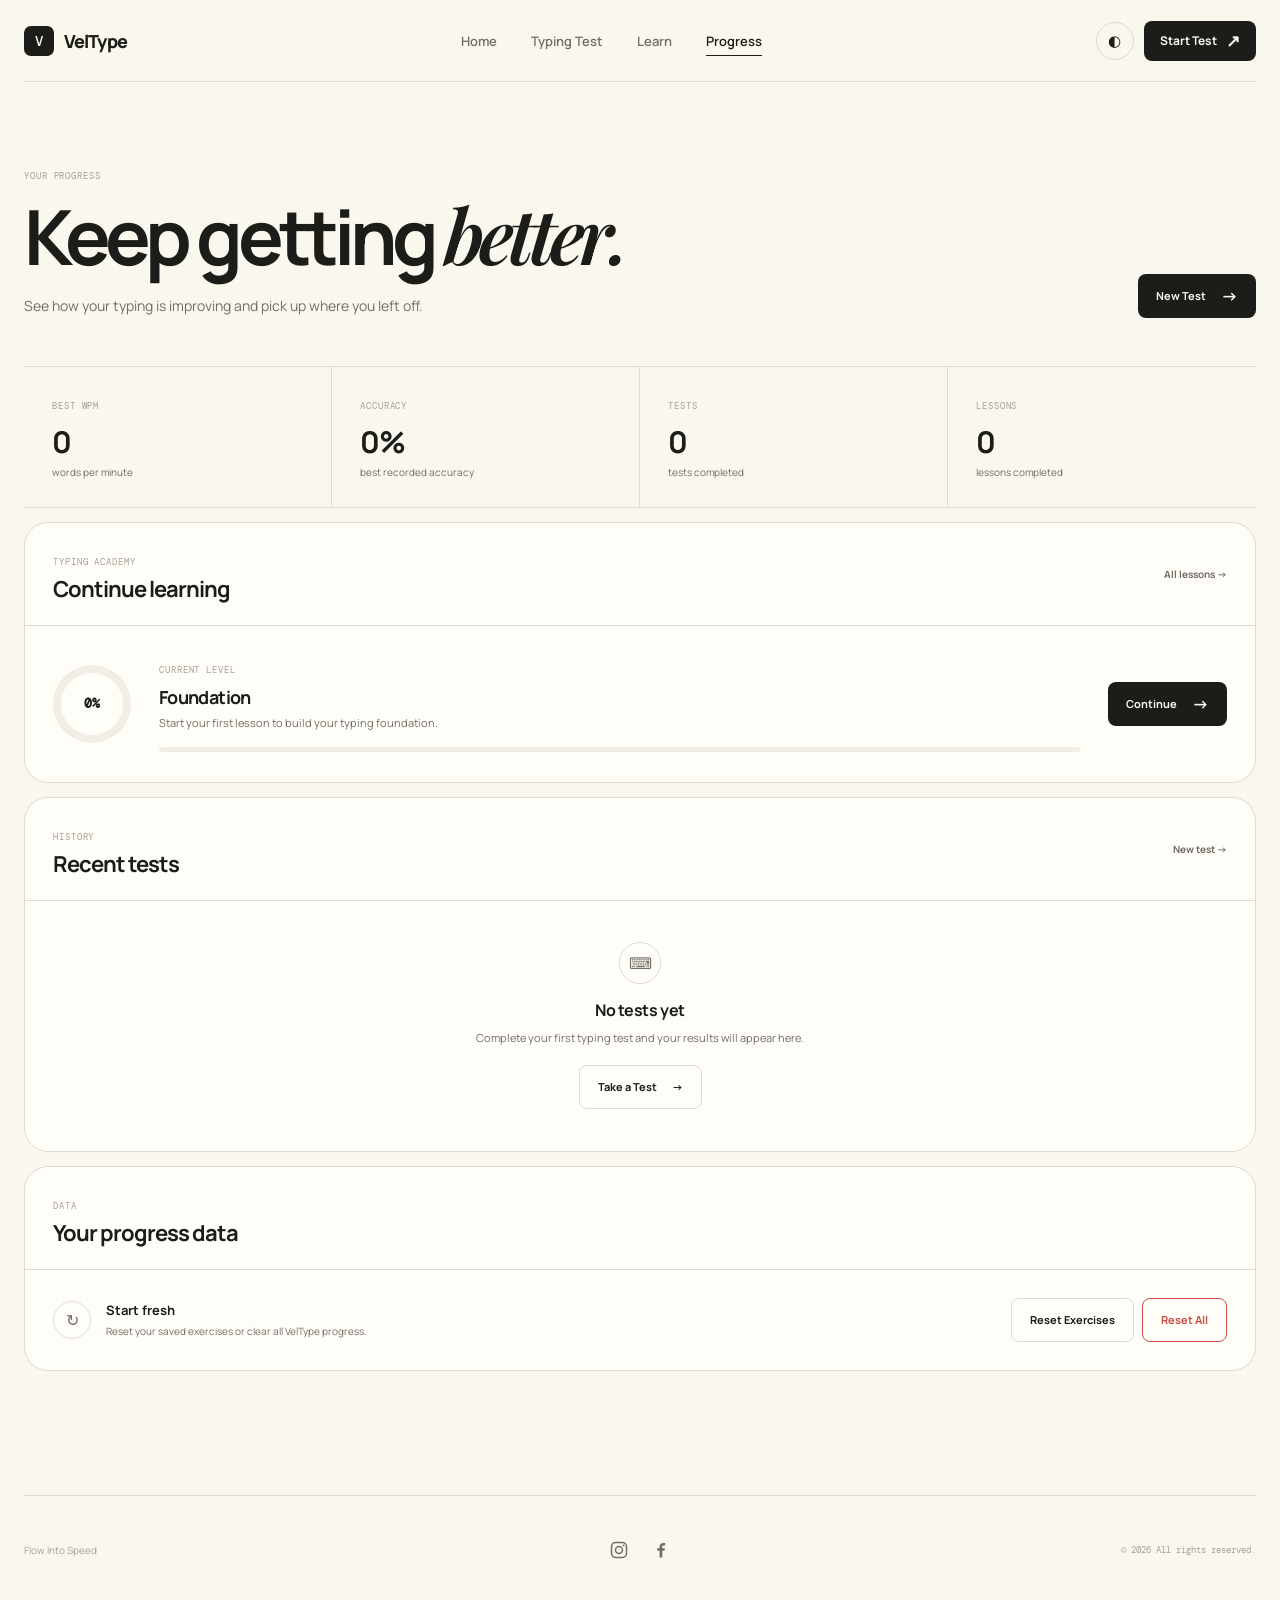
==== commit 3aec2145: "Update dashboard.html" ====
--- a/dashboard.html
+++ b/dashboard.html
@@ -3,16 +3,13 @@
 <head>
     <meta charset="UTF-8">
     <meta name="viewport" content="width=device-width, initial-scale=1.0">
-
     <meta name="description" content="Track your typing speed, accuracy, practice and learning progress with VelType.">
     <meta name="theme-color" content="#FAF7EE">
 
     <title>Progress — VelType</title>
-
     <link rel="preconnect" href="https://fonts.googleapis.com">
     <link rel="preconnect" href="https://fonts.gstatic.com" crossorigin>
-
-    <link href="https://fonts.googleapis.com/css2?family=DM+Mono:wght@400;500&family=Manrope:wght@400;500;600;700;800&family=Playfair+Display:ital,wght@0,600;0,700;1,600;1,700&display=swap" rel="stylesheet">
+    <link href="https://fonts.googleapis.com/css2?family=DM+Mono:wght@400;500&family=Manrope:wght@400;500;600;700;800&family=Playfair+Display:ital,wght@0,600;0,700;1,600;1,700&display=swap" rel="stylesheet" >
 
     <link rel="stylesheet" href="css/style.css">
     <link rel="stylesheet" href="css/dashboard.css">
@@ -20,7 +17,6 @@
 
 <body class="dashboard-page">
     <div class="site-shell">
-
         <!-- NAVIGATION -->
         <header class="navbar">
             <a href="index.html" class="brand" aria-label="VelType home">
@@ -36,7 +32,13 @@
             </nav>
 
             <div class="nav-actions">
-                <button class="theme-toggle" id="themeToggle" type="button" aria-label="Toggle theme">
+
+                <button
+                    class="theme-toggle"
+                    id="themeToggle"
+                    type="button"
+                    aria-label="Toggle theme"
+                >
                     <span>◐</span>
                 </button>
 
@@ -45,302 +47,308 @@
                 </a>
             </div>
 
-            <button class="menu-toggle" id="menuToggle" type="button" aria-label="Open menu" aria-expanded="false">
+            <button
+                class="menu-toggle"
+                id="menuToggle"
+                type="button"
+                aria-label="Open menu"
+                aria-expanded="false"
+            >
                 <span></span>
                 <span></span>
             </button>
+
         </header>
-
         <!-- MAIN -->
         <main class="dashboard-main">
+
             <div class="dashboard-container">
 
                 <!-- HEADER -->
                 <section class="dashboard-header">
+
                     <div>
-                        <span class="section-label">YOUR PROGRESS</span>
-                        <h1>Keep getting <em>better.</em></h1>
+
+                        <span class="section-label">
+                            YOUR PROGRESS
+                        </span>
+
+                        <h1>
+                            Keep getting <em>better.</em>
+                        </h1>
+
                         <p>
                             See how your typing is improving and pick up where you left off.
                         </p>
-                    </div>
-
-                    <a href="test.html" class="dashboard-button button-primary">
+
+                    </div>
+
+                    <a
+                        href="test.html"
+                        class="dashboard-button button-primary"
+                    >
                         New Test <span>→</span>
                     </a>
+
                 </section>
 
-                <!-- STATS -->
-                <section class="stats-grid" aria-label="Typing statistics">
+
+                <!-- OVERVIEW STATS -->
+                <section
+                    class="stats-grid"
+                    aria-label="Typing statistics"
+                >
 
                     <article class="stat-card">
-                        <span class="stat-label">BEST WPM</span>
-                        <strong id="bestWpm">0</strong>
-                        <small>words per minute</small>
+
+                        <span class="stat-label">
+                            BEST WPM
+                        </span>
+
+                        <strong id="bestWpm">
+                            0
+                        </strong>
+
+                        <small>
+                            words per minute
+                        </small>
+
                     </article>
 
+
                     <article class="stat-card">
-                        <span class="stat-label">ACCURACY</span>
-                        <strong id="bestAccuracy">0%</strong>
-                        <small>best recorded accuracy</small>
+
+                        <span class="stat-label">
+                            ACCURACY
+                        </span>
+
+                        <strong id="bestAccuracy">
+                            0%
+                        </strong>
+
+                        <small>
+                            best recorded accuracy
+                        </small>
+
                     </article>
 
+
                     <article class="stat-card">
-                        <span class="stat-label">TESTS</span>
-                        <strong id="testsCompleted">0</strong>
-                        <small>tests completed</small>
+
+                        <span class="stat-label">
+                            TESTS
+                        </span>
+
+                        <strong id="testsCompleted">
+                            0
+                        </strong>
+
+                        <small>
+                            tests completed
+                        </small>
+
                     </article>
 
+
                     <article class="stat-card">
-                        <span class="stat-label">LESSONS</span>
-                        <strong id="lessonsCompleted">0</strong>
-                        <small>lessons completed</small>
+
+                        <span class="stat-label">
+                            LESSONS
+                        </span>
+
+                        <strong id="lessonsCompleted">
+                            0
+                        </strong>
+
+                        <small>
+                            lessons completed
+                        </small>
+
                     </article>
 
                 </section>
+
 
                 <!-- CONTINUE LEARNING -->
                 <section class="dashboard-card learning-card">
 
                     <div class="card-header">
+
                         <div>
-                            <span class="section-label">TYPING ACADEMY</span>
-                            <h2>Continue learning</h2>
-                        </div>
-
-                        <a href="learn.html" class="card-link">
+
+                            <span class="section-label">
+                                TYPING ACADEMY
+                            </span>
+
+                            <h2>
+                                Continue learning
+                            </h2>
+
+                        </div>
+
+                        <a
+                            href="learn.html"
+                            class="card-link"
+                        >
                             All lessons →
                         </a>
-                    </div>
+
+                    </div>
+
 
                     <div class="learning-content">
 
                         <div class="academy-progress">
+
                             <div class="academy-ring">
-                                <span id="academyPercent">0%</span>
+                                <span id="academyPercent">
+                                    0%
+                                </span>
                             </div>
-                        </div>
+
+                        </div>
+
 
                         <div class="learning-copy">
-                            <span class="eyebrow-small">CURRENT LEVEL</span>
-
-                            <h3 id="academyLevel">Foundation</h3>
+
+                            <span class="eyebrow-small">
+                                CURRENT LEVEL
+                            </span>
+
+                            <h3 id="academyLevel">
+                                Foundation
+                            </h3>
 
                             <p id="academyProgressText">
                                 Start your first lesson to build your typing foundation.
                             </p>
 
                             <div class="progress-track">
+
                                 <span id="academyProgressBar"></span>
+
                             </div>
-                        </div>
-
-                        <a href="learn.html" class="dashboard-button button-primary">
+
+                        </div>
+
+
+                        <a
+                            href="learn.html"
+                            class="dashboard-button button-primary"
+                        >
                             Continue <span>→</span>
                         </a>
 
                     </div>
+
                 </section>
 
-                <!-- NEXT LESSON -->
-                <section class="dashboard-card lesson-card">
+
+                <!-- RECENT TESTS -->
+                <section class="dashboard-card recent-card">
 
                     <div class="card-header">
+
                         <div>
-                            <span class="section-label">NEXT UP</span>
-                            <h2>Your next lesson</h2>
-                        </div>
-                    </div>
-
-                    <div class="lesson-content">
-
-                        <div class="lesson-number">01</div>
-
-                        <div class="lesson-info">
-                            <span class="eyebrow-small">FOUNDATION</span>
-
-                            <h3 id="currentLessonTitle">
-                                Home Row Basics
+
+                            <span class="section-label">
+                                HISTORY
+                            </span>
+
+                            <h2>
+                                Recent tests
+                            </h2>
+
+                        </div>
+
+                        <a
+                            href="test.html"
+                            class="card-link"
+                        >
+                            New test →
+                        </a>
+
+                    </div>
+
+
+                    <div
+                        class="test-history"
+                        id="testHistory"
+                    >
+
+                        <div class="empty-state">
+
+                            <div class="empty-mark">
+                                ⌨
+                            </div>
+
+                            <h3>
+                                No tests yet
                             </h3>
 
-                            <p id="currentLessonDescription">
-                                Learn correct finger placement and build your touch typing foundation.
+                            <p>
+                                Complete your first typing test and your results will appear here.
                             </p>
 
-                            <div class="lesson-details">
-                                <span>◷ 10 min</span>
-                                <span>⌨ Practice</span>
-                            </div>
-                        </div>
-
-                        <a
-                            href="lesson.html?level=1&lesson=1"
-                            id="continueLessonButton"
-                            class="dashboard-button button-secondary"
-                        >
-                            Start Lesson <span>→</span>
-                        </a>
-
-                    </div>
+                            <a
+                                href="test.html"
+                                class="dashboard-button button-secondary"
+                            >
+                                Take a Test <span>→</span>
+                            </a>
+
+                        </div>
+
+                    </div>
+
                 </section>
 
-                <!-- TWO COLUMN AREA -->
-                <div class="dashboard-columns">
-
-                    <!-- RECENT TESTS -->
-                    <section class="dashboard-card recent-card">
-
-                        <div class="card-header">
+
+                <!-- PROGRESS DATA -->
+                <section class="dashboard-card data-card">
+
+                    <div class="card-header">
+
+                        <div>
+
+                            <span class="section-label">
+                                DATA
+                            </span>
+
+                            <h2>
+                                Your progress data
+                            </h2>
+
+                        </div>
+
+                    </div>
+
+
+                    <div class="data-content">
+
+                        <div>
+
+                            <span class="data-symbol">
+                                ↻
+                            </span>
+
                             <div>
-                                <span class="section-label">HISTORY</span>
-                                <h2>Recent tests</h2>
-                            </div>
-
-                            <a href="test.html" class="card-link">
-                                New test →
-                            </a>
-                        </div>
-
-                        <div class="test-history" id="testHistory">
-
-                            <div class="empty-state">
-                                <div class="empty-mark">⌨</div>
-
-                                <h3>No tests yet</h3>
-
-                                <p>
-                                    Complete your first typing test and your results will appear here.
-                                </p>
-
-                                <a href="test.html" class="dashboard-button button-secondary">
-                                    Take a Test <span>→</span>
-                                </a>
-                            </div>
-
-                        </div>
-                    </section>
-
-                    <!-- WEEKLY GOALS -->
-                    <section class="dashboard-card goals-card">
-
-                        <div class="card-header">
-                            <div>
-                                <span class="section-label">THIS WEEK</span>
-                                <h2>Practice goals</h2>
-                            </div>
-                        </div>
-
-                        <div class="goal-list">
-
-                            <div class="goal">
-                                <div class="goal-header">
-                                    <span>Tests completed</span>
-                                    <strong id="weeklyTests">0 / 5</strong>
-                                </div>
-
-                                <div class="progress-track">
-                                    <span id="weeklyTestsBar"></span>
-                                </div>
-                            </div>
-
-                            <div class="goal">
-                                <div class="goal-header">
-                                    <span>Lessons completed</span>
-                                    <strong id="weeklyLessons">0 / 3</strong>
-                                </div>
-
-                                <div class="progress-track">
-                                    <span id="weeklyLessonsBar"></span>
-                                </div>
-                            </div>
-
-                            <div class="goal">
-                                <div class="goal-header">
-                                    <span>Accuracy target</span>
-                                    <strong id="weeklyAccuracy">0%</strong>
-                                </div>
-
-                                <div class="progress-track">
-                                    <span id="weeklyAccuracyBar"></span>
-                                </div>
-                            </div>
-
-                        </div>
-
-                        <a href="test.html" class="dashboard-button button-secondary full-button">
-                            Practice Now <span>→</span>
-                        </a>
-
-                    </section>
-
-                </div>
-
-                <!-- PERFORMANCE -->
-                <section class="dashboard-card performance-card">
-
-                    <div class="card-header">
-                        <div>
-                            <span class="section-label">PERFORMANCE</span>
-                            <h2>Your typing stats</h2>
-                        </div>
-                    </div>
-
-                    <div class="performance-summary">
-
-                        <div>
-                            <span>AVERAGE WPM</span>
-                            <strong id="averageWpm">0</strong>
-                        </div>
-
-                        <div>
-                            <span>AVERAGE ACCURACY</span>
-                            <strong id="averageAccuracy">0%</strong>
-                        </div>
-
-                        <div>
-                            <span>TOTAL TESTS</span>
-                            <strong id="totalTests">0</strong>
-                        </div>
-
-                    </div>
-
-                    <div class="performance-message" id="performanceMessage">
-                        <span>↗</span>
-
-                        <div>
-                            <h3>Your performance will appear here.</h3>
-                            <p>
-                                Complete a few tests to start building your typing history.
-                            </p>
-                        </div>
-                    </div>
-
-                </section>
-
-                <!-- DATA -->
-                <section class="dashboard-card data-card">
-
-                    <div class="card-header">
-                        <div>
-                            <span class="section-label">DATA</span>
-                            <h2>Your progress data</h2>
-                        </div>
-                    </div>
-
-                    <div class="data-content">
-
-                        <div>
-                            <span class="data-symbol">↻</span>
-
-                            <div>
-                                <h3>Start fresh</h3>
+
+                                <h3>
+                                    Start fresh
+                                </h3>
+
                                 <p>
                                     Reset your saved exercises or clear all VelType progress.
                                 </p>
+
                             </div>
-                        </div>
+
+                        </div>
+
 
                         <div class="data-actions">
+
                             <button
                                 type="button"
                                 class="dashboard-button button-secondary"
@@ -356,16 +364,25 @@
                             >
                                 Reset All
                             </button>
-                        </div>
-
-                    </div>
+
+                        </div>
+
+                    </div>
+
                 </section>
 
             </div>
+
         </main>
 
+
         <!-- RESET MODAL -->
-        <div class="reset-modal" id="resetModal" hidden>
+        <div
+            class="reset-modal"
+            id="resetModal"
+            hidden
+        >
+
             <div class="reset-modal-backdrop"></div>
 
             <div
@@ -374,9 +391,14 @@
                 aria-modal="true"
                 aria-labelledby="resetModalTitle"
             >
-                <span class="reset-modal-icon">!</span>
-
-                <h2 id="resetModalTitle">Reset your progress?</h2>
+
+                <span class="reset-modal-icon">
+                    !
+                </span>
+
+                <h2 id="resetModalTitle">
+                    Reset your progress?
+                </h2>
 
                 <p id="resetModalText">
                     This will remove your saved lessons, tests and typing statistics.
@@ -384,42 +406,112 @@
                 </p>
 
                 <div class="reset-modal-actions">
-                    <button type="button" class="dashboard-button button-secondary" id="cancelReset">
+
+                    <button
+                        type="button"
+                        class="dashboard-button button-secondary"
+                        id="cancelReset"
+                    >
                         Cancel
                     </button>
 
-                    <button type="button" class="dashboard-button button-danger" id="confirmReset">
+                    <button
+                        type="button"
+                        class="dashboard-button button-danger"
+                        id="confirmReset"
+                    >
                         Reset
                     </button>
+
                 </div>
+
             </div>
+
         </div>
 
+
+        <!-- FOOTER -->
         <footer class="footer">
-        <div class="footer-brand">
-            <p>Flow Into Speed</p>
-        </div>
-        <div class="footer-socials">
-            <a href="https://www.instagram.com/veltype/" target="_blank" rel="noopener noreferrer" aria-label="VelType on Instagram">
-                <svg width="21" height="21" viewBox="0 0 24 24" fill="none" aria-hidden="true">
-                    <rect x="3" y="3" width="18" height="18" rx="5" stroke="currentColor" stroke-width="1.8"/>
-                    <circle cx="12" cy="12" r="4.2" stroke="currentColor" stroke-width="1.8"/>
-                    <circle cx="17.5" cy="6.5" r="1.1" fill="currentColor"/>
-                </svg>
-            </a>
-            <a href="https://www.facebook.com/veltype/" target="_blank" rel="noopener noreferrer" aria-label="VelType on Facebook">
-                <svg width="21" height="21" viewBox="0 0 24 24" fill="currentColor" aria-hidden="true">
-                    <path d="M13.5 21v-8h2.7l.4-3h-3.1V8.1c0-.9.3-1.6 1.7-1.6h1.8V3.8c-.3 0-1.3-.1-2.5-.1-2.5 0-4.2 1.5-4.2 4.3V10H7.5v3h2.8v8h3.2z"/>
-                </svg>
-            </a>
-        </div>
-        <div class="footer-copy">
-            © 2026 All rights reserved.
-        </div>
-    </footer>
+
+            <div class="footer-brand">
+                <p>
+                    Flow Into Speed
+                </p>
+            </div>
+
+
+            <div class="footer-socials">
+
+                <a
+                    href="https://www.instagram.com/veltype/"
+                    target="_blank"
+                    rel="noopener noreferrer"
+                    aria-label="VelType on Instagram"
+                >
+                    <svg
+                        width="21"
+                        height="21"
+                        viewBox="0 0 24 24"
+                        fill="none"
+                        aria-hidden="true"
+                    >
+                        <rect
+                            x="3"
+                            y="3"
+                            width="18"
+                            height="18"
+                            rx="5"
+                            stroke="currentColor"
+                            stroke-width="1.8"
+                        />
+                        <circle
+                            cx="12"
+                            cy="12"
+                            r="4.2"
+                            stroke="currentColor"
+                            stroke-width="1.8"
+                        />
+                        <circle
+                            cx="17.5"
+                            cy="6.5"
+                            r="1.1"
+                            fill="currentColor"
+                        />
+                    </svg>
+                </a>
+
+
+                <a
+                    href="https://www.facebook.com/veltype/"
+                    target="_blank"
+                    rel="noopener noreferrer"
+                    aria-label="VelType on Facebook"
+                >
+                    <svg
+                        width="21"
+                        height="21"
+                        viewBox="0 0 24 24"
+                        fill="currentColor"
+                        aria-hidden="true"
+                    >
+                        <path d="M13.5 21v-8h2.7l.4-3h-3.1V8.1c0-.9.3-1.6 1.7-1.6h1.8V3.8c-.3 0-1.3-.1-2.5-.1-2.5 0-4.2 1.5-4.2 4.3V10H7.5v3h2.8v8h3.2z"/>
+                    </svg>
+                </a>
+
+            </div>
+
+
+            <div class="footer-copy">
+                © 2026 All rights reserved.
+            </div>
+
+        </footer>
 
     </div>
+
+
     <script src="js/main.js"></script>
     <script src="js/dashboard.js"></script>
+
 </body>
                     </html>
--- a/css/style.css
+++ b/css/style.css
@@ -773,19 +773,26 @@
 }
 
 .centered {
-    max-width: 650px;
+    max-width: 1000px;
     margin: 0 auto 45px;
+    display: grid;
+    grid-template-columns: 1fr 1fr;
+    align-items: center;
+    gap: 80px;
+    text-align: left;
+}
+
+.centered h2 {
+    margin: 0;
     text-align: center;
 }
 
-.centered h2 {
-    margin-bottom: 14px;
-}
-
 .centered > p {
-    max-width: 450px;
-    margin: auto;
-}
+    max-width: 300px;
+    margin: 0;
+    color: var(--muted);
+    line-height: 1.7;
+    }
 
 .workflow-grid {
     display: grid;
